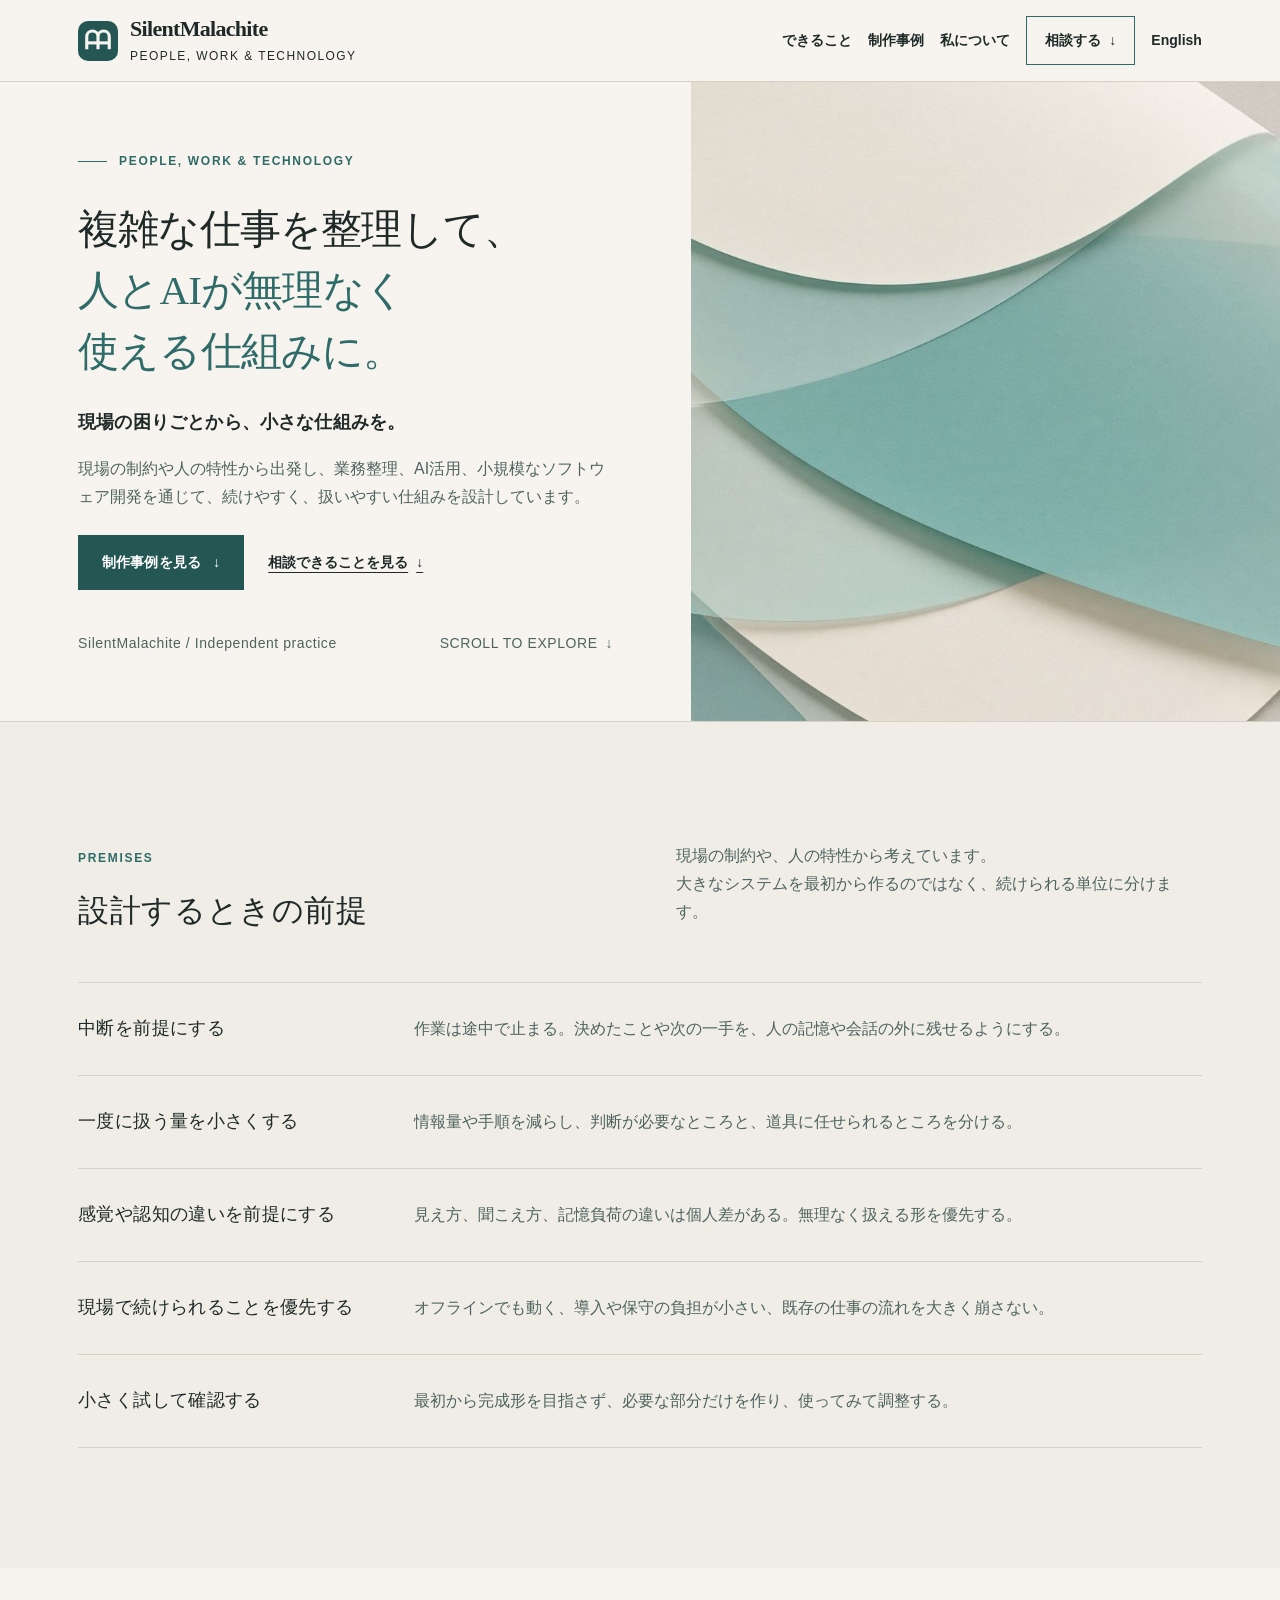
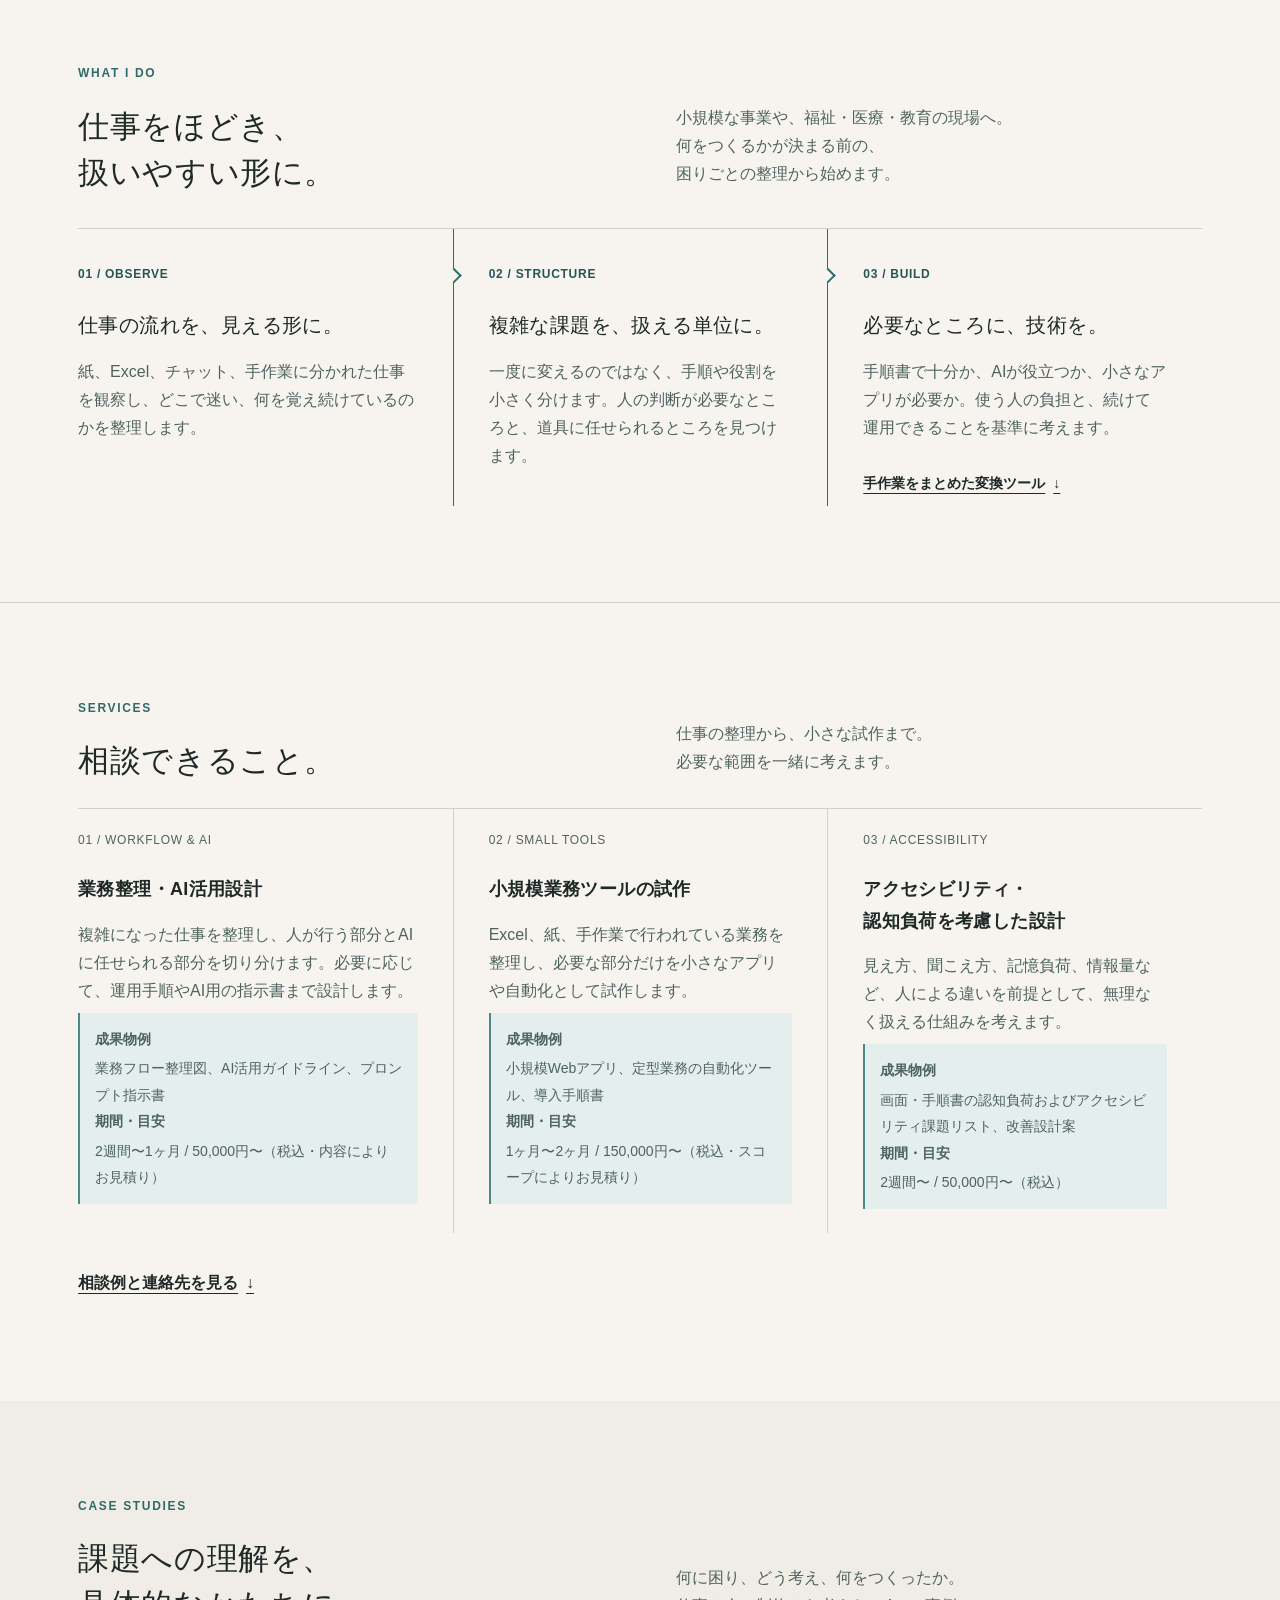
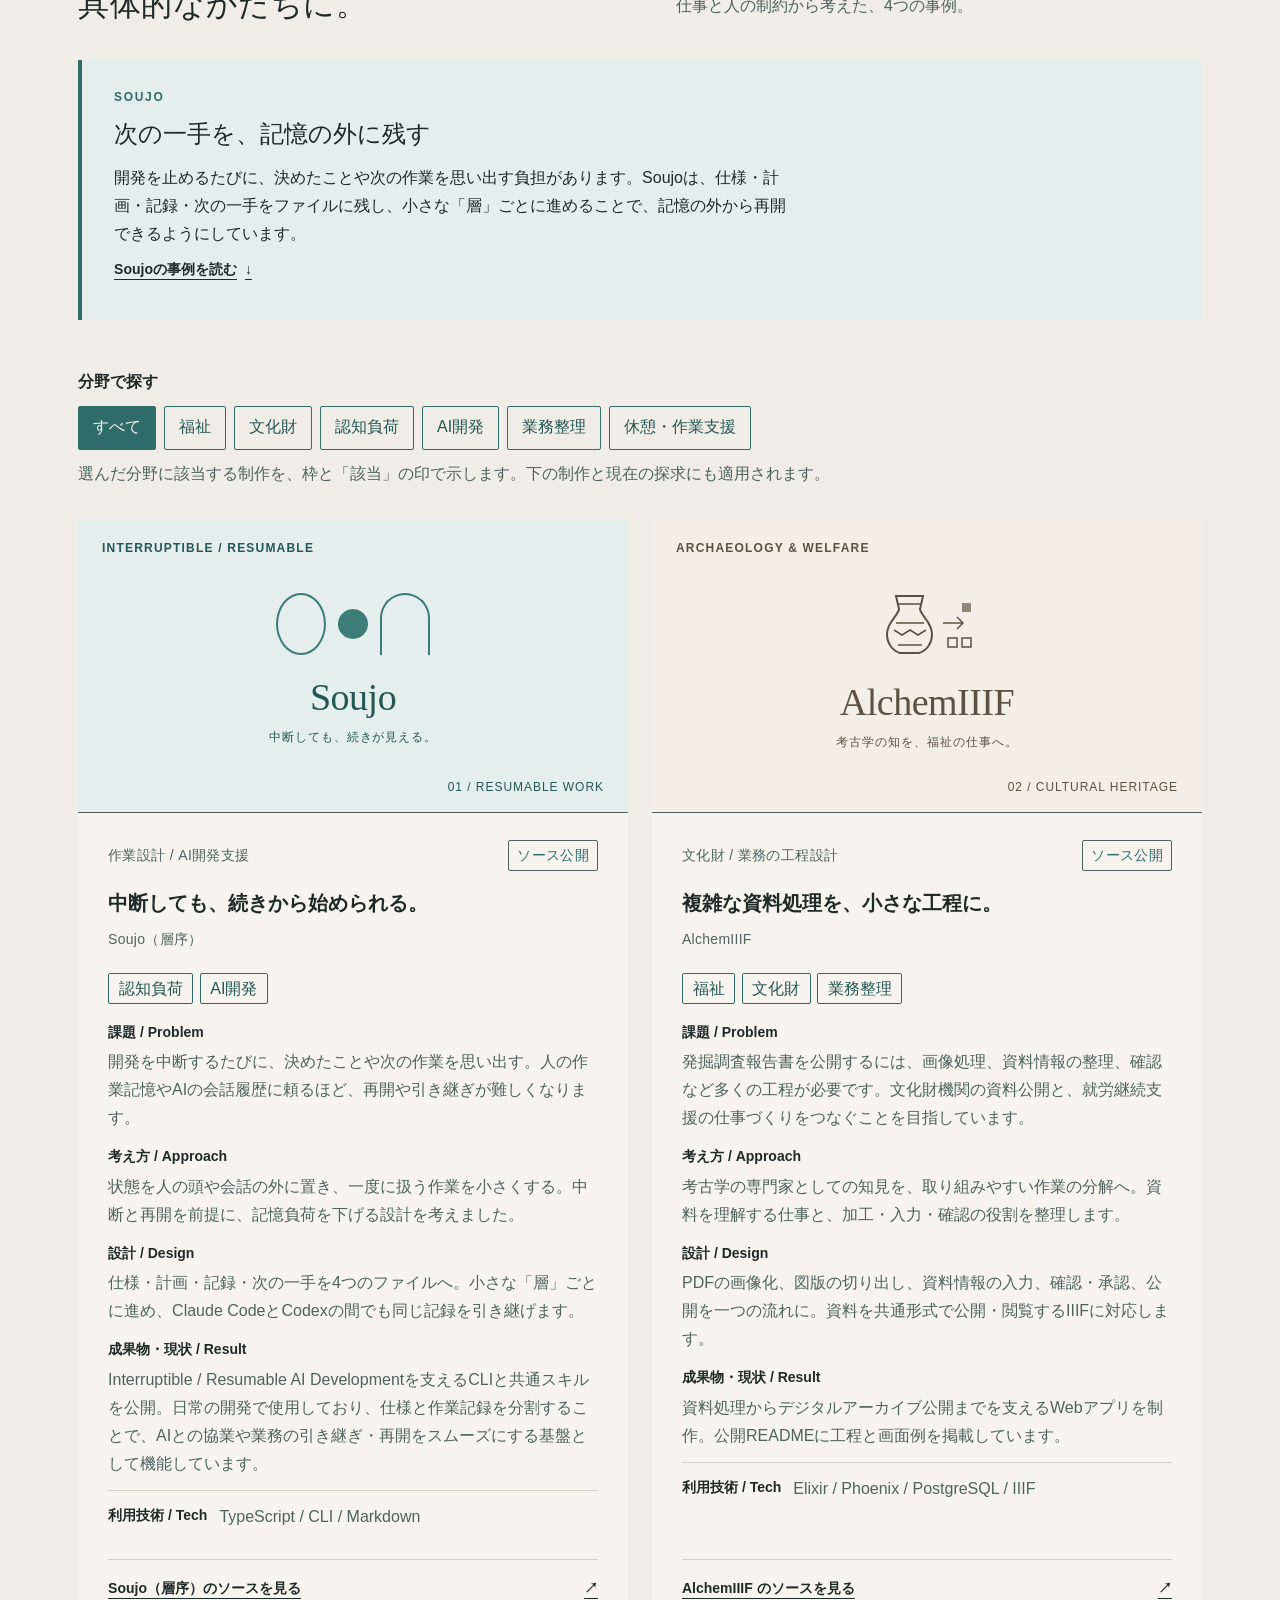
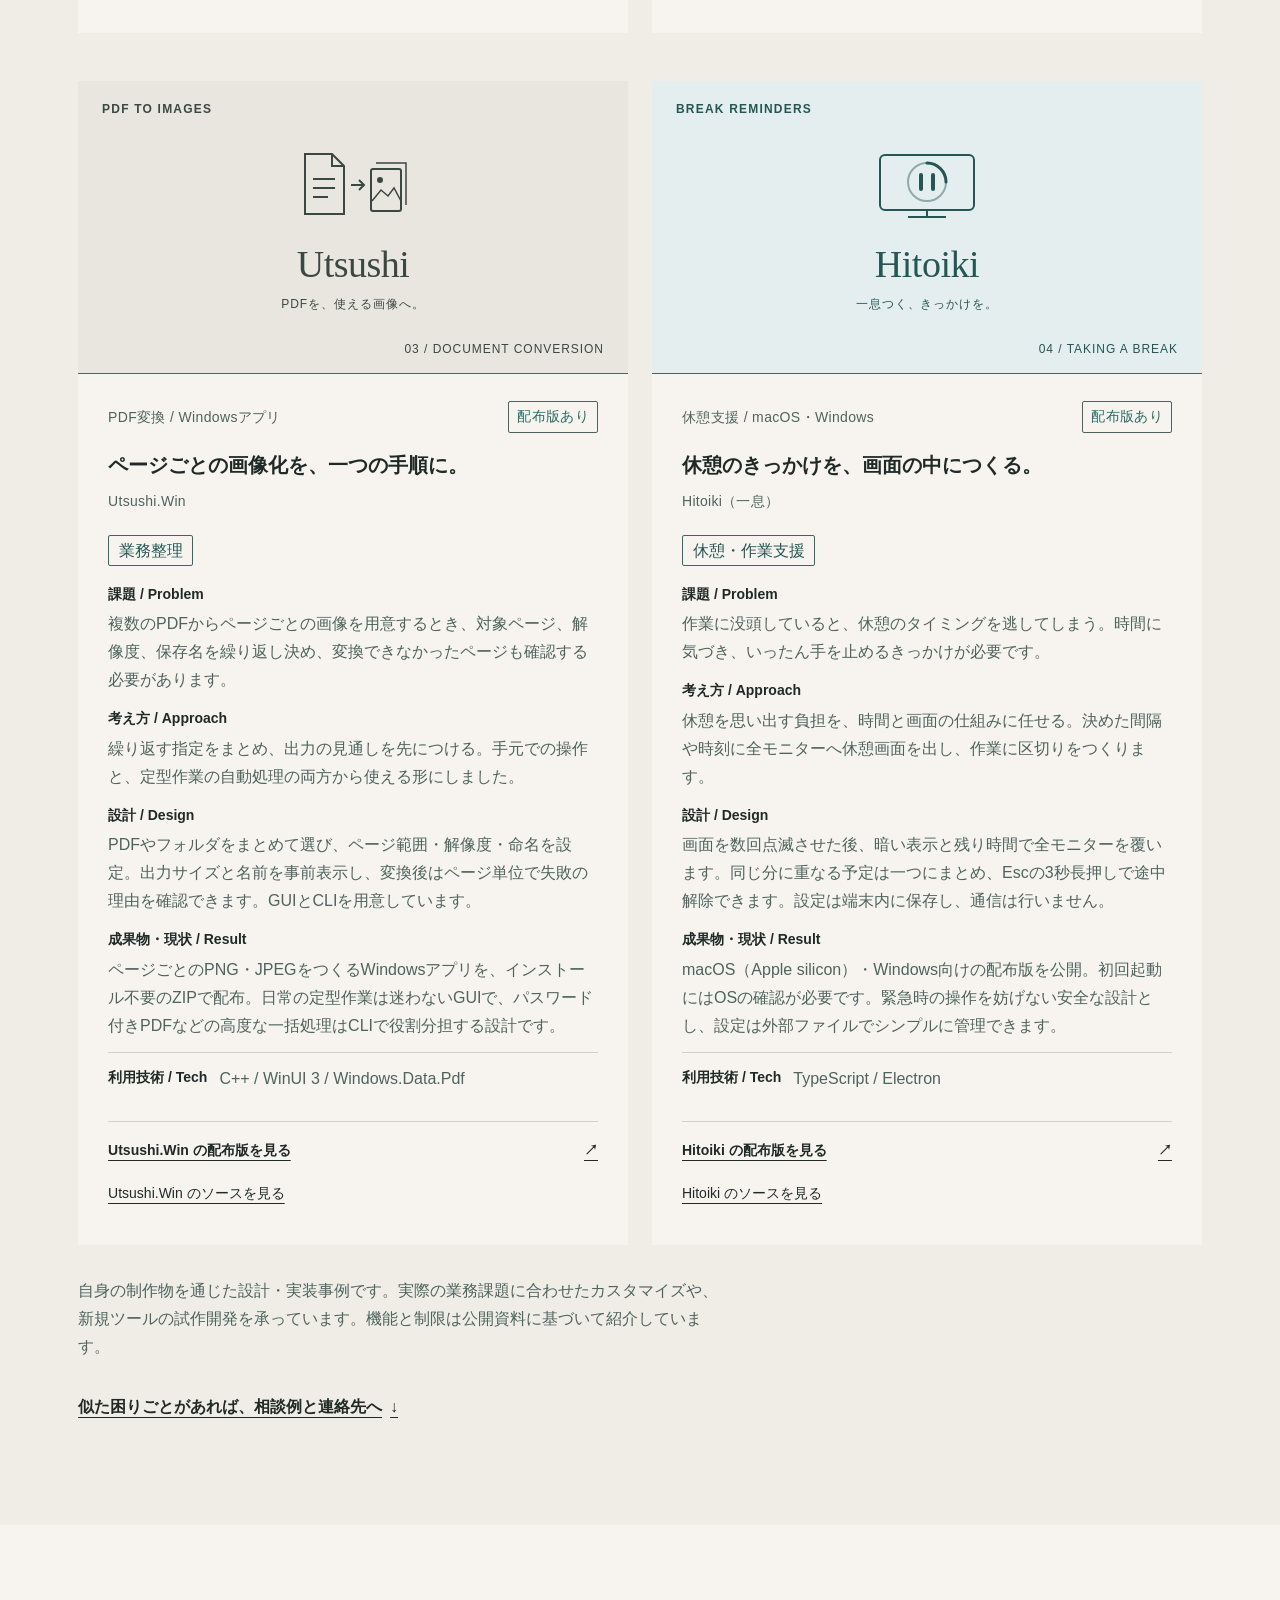
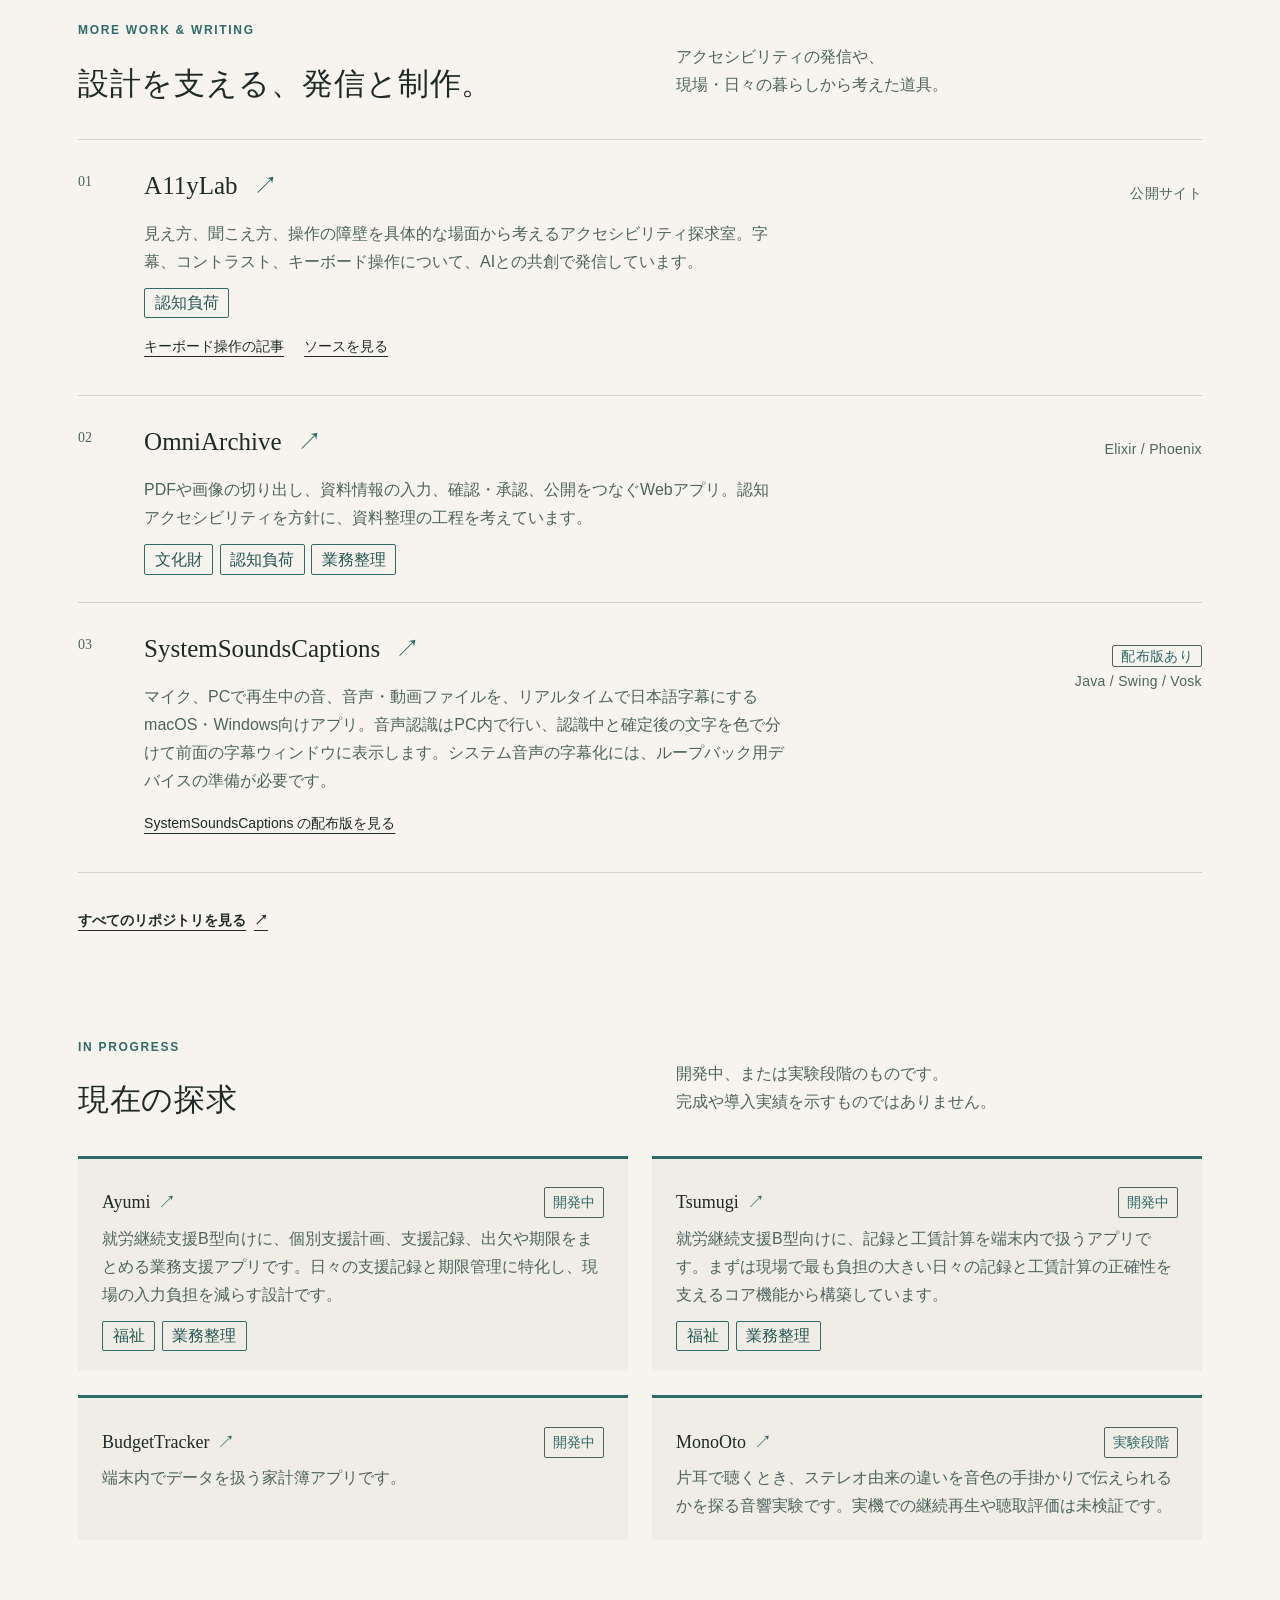
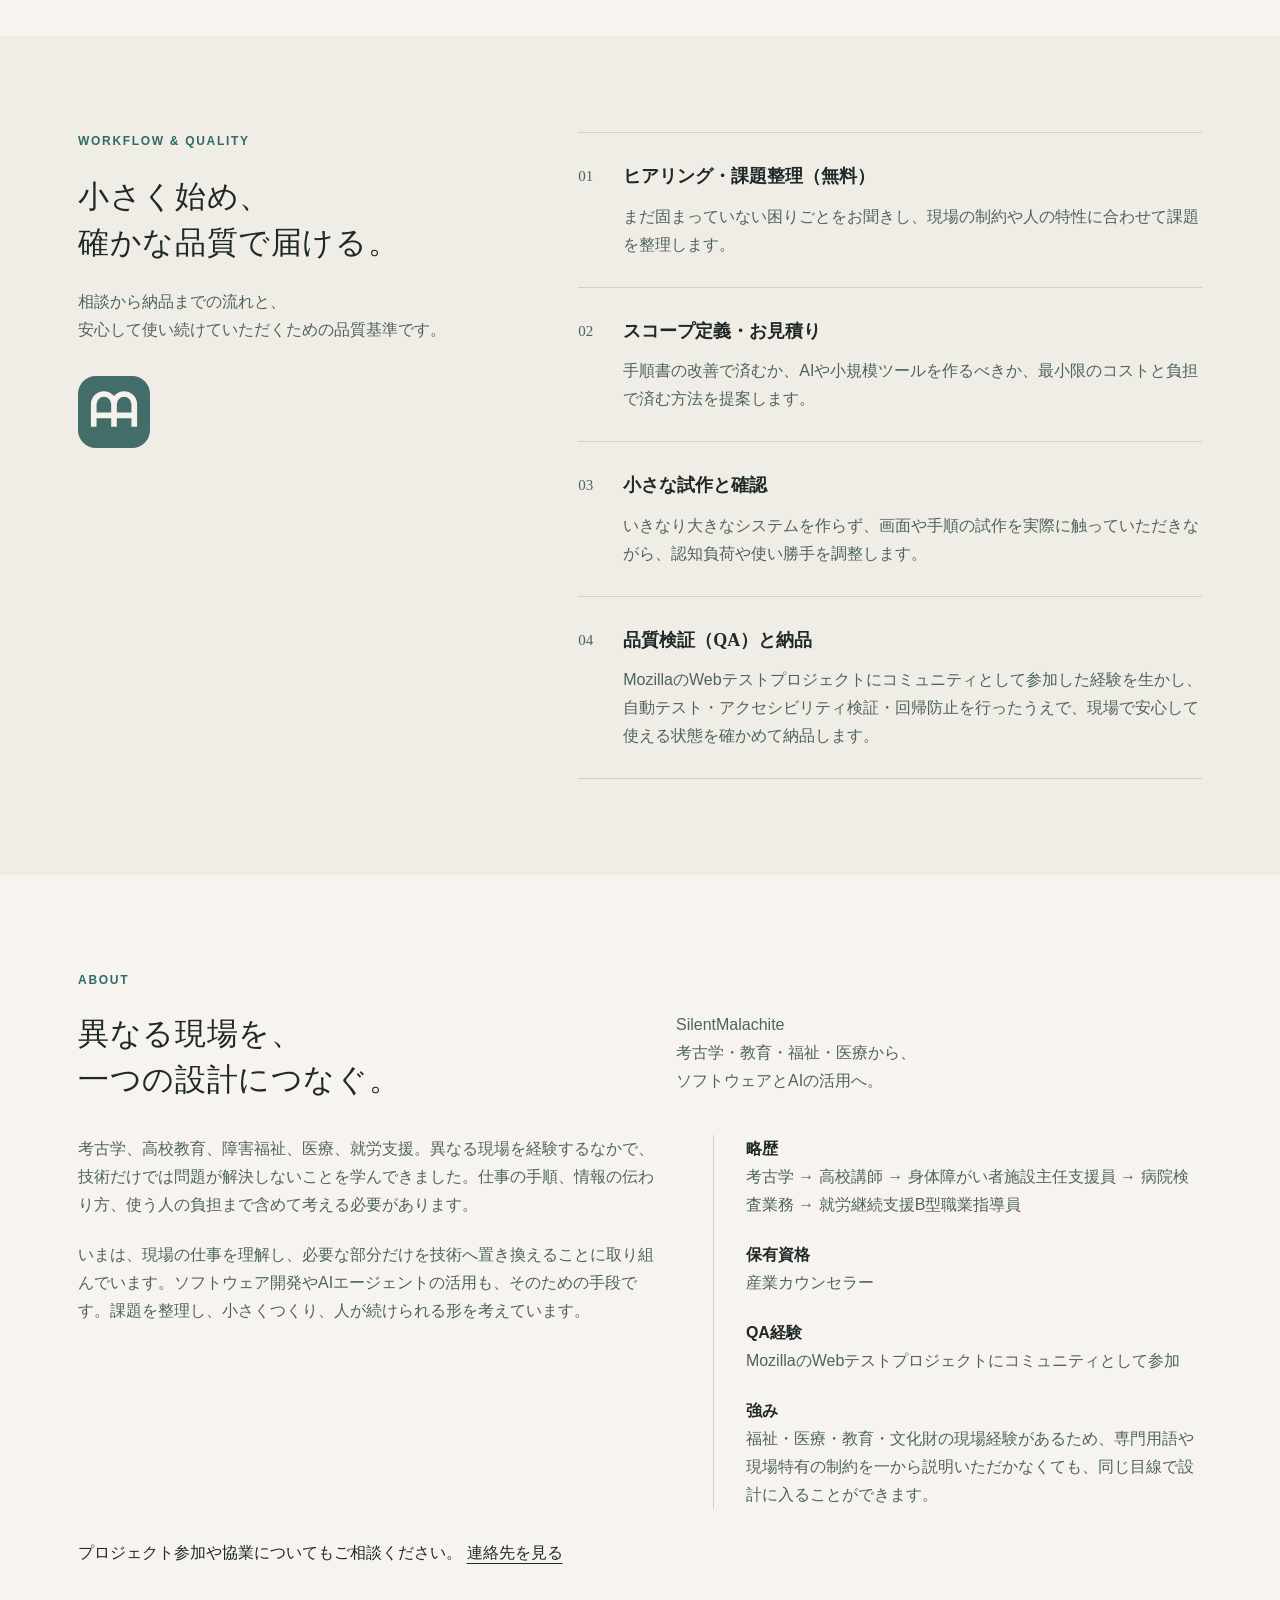
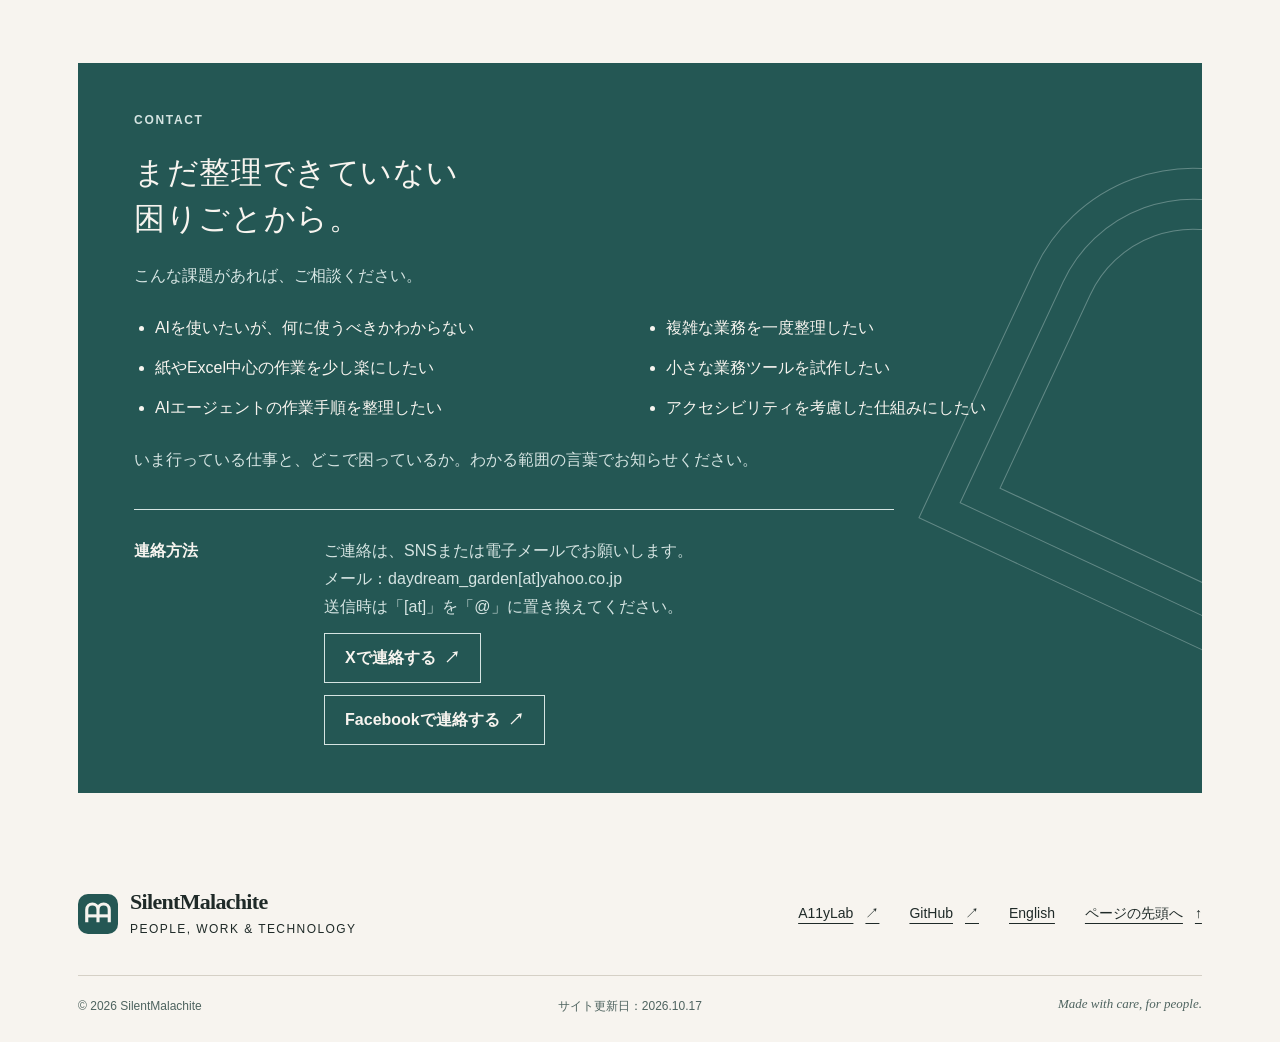
==== site/index.html @ 75adfb45 "refactor: Describe case study limits as scope and design choices - Reword Soujo, Utsushi.Win, Hitoik" ====
<!doctype html>
<html lang="ja">
<head>
  <meta charset="utf-8">
  <meta name="viewport" content="width=device-width, initial-scale=1">
  <title>SilentMalachite | 業務整理・AI活用・小さな道具づくり</title>
  <meta name="description" content="複雑な仕事を整理して、人とAIが無理なく使える仕組みに。現場の制約や人の特性から、業務整理、AI活用、小規模なソフトウェアの試作を考えます。">
  <meta name="theme-color" content="#2F6B68">
  <link rel="canonical" href="https://silentmalachite.github.io/Portfolio/">
  <link rel="alternate" hreflang="ja" href="https://silentmalachite.github.io/Portfolio/">
  <link rel="alternate" hreflang="en" href="https://silentmalachite.github.io/Portfolio/en/">
  <link rel="alternate" hreflang="x-default" href="https://silentmalachite.github.io/Portfolio/">
  <meta property="og:type" content="website">
  <meta property="og:locale" content="ja_JP">
  <meta property="og:title" content="SilentMalachite | 業務整理・AI活用・小さな道具づくり">
  <meta property="og:description" content="複雑な仕事を整理して、人とAIが無理なく使える仕組みに。現場の制約や人の特性から、業務整理、AI活用、小規模なソフトウェアの試作を考えます。">
  <meta property="og:url" content="https://silentmalachite.github.io/Portfolio/">
  <meta property="og:image" content="https://silentmalachite.github.io/Portfolio/assets/ogp.png">
  <meta property="og:image:width" content="1200">
  <meta property="og:image:height" content="630">
  <meta property="og:image:alt" content="複雑な仕事を整理して、人とAIが無理なく使える仕組みに。SilentMalachiteとティールの経路の図版。">
  <meta name="twitter:card" content="summary_large_image">
  <link rel="icon" type="image/svg+xml" href="./assets/favicon.svg">
  <link rel="stylesheet" href="./assets/styles.css?v=20261017-hero">
</head>
<body>
  <a class="skip-link" href="#main">本文へスキップ</a>
  <header class="site-header" id="top">
    <a class="brand" href="#top" aria-label="SilentMalachite トップへ">
      <img src="./assets/favicon.svg" width="40" height="40" alt="">
      <span>SilentMalachite<span class="brand-caption">PEOPLE, WORK &amp; TECHNOLOGY</span></span>
    </a>
    <nav aria-label="メインメニュー">
      <a href="#services">できること</a>
      <a href="#projects">制作事例</a>
      <a href="#about">私について</a>
      <a class="nav-contact" href="#contact">相談する <span aria-hidden="true">↓</span></a>
      <a class="language-link" href="./en/index.html" lang="en" hreflang="en">English</a>
    </nav>
  </header>

  <main id="main">
    <section class="hero" aria-labelledby="hero-title">
      <div class="hero-content">
        <p class="eyebrow"><span class="small-line"></span> PEOPLE, WORK &amp; TECHNOLOGY</p>
        <h1 id="hero-title">複雑な<wbr>仕事を<wbr>整理して、<br><span>人とAIが<wbr>無理なく<br>使える<wbr>仕組みに。</span></h1>
        <p class="hero-lead">現場の<wbr>困りごとから、<wbr>小さな<wbr>仕組みを。</p>
        <p class="hero-description">現場の制約や人の特性から出発し、業務整理、AI活用、小規模なソフトウェア開発を通じて、続けやすく、扱いやすい仕組みを設計しています。</p>
        <div class="hero-actions"><a class="button button-dark" href="#projects">制作事例を見る <span aria-hidden="true">↓</span></a><a class="text-link" href="#services">相談できることを見る <span aria-hidden="true">↓</span></a></div>
        <div class="hero-bottom"><span>SilentMalachite / Independent practice</span><a href="#premises">SCROLL TO EXPLORE <span aria-hidden="true">↓</span></a></div>
      </div>
      <div class="hero-art">
        <picture>
          <source media="(max-width: 800px)" srcset="./assets/paper-2-mobile.jpg" width="1152" height="864">
          <img src="./assets/paper-2.jpg" width="1152" height="1728" alt="">
        </picture>
      </div>
    </section>

    <section class="premises section-wrap" id="premises" aria-labelledby="premises-title">
      <div class="section-intro">
        <div><p class="eyebrow">PREMISES</p><h2 id="premises-title">設計するときの<wbr>前提</h2></div>
        <p class="section-description">現場の制約や、人の特性から考えています。<br>大きなシステムを最初から作るのではなく、続けられる単位に分けます。</p>
      </div>
      <ul class="premise-list">
        <li><h3>中断を前提にする</h3><p>作業は途中で止まる。決めたことや次の一手を、人の記憶や会話の外に残せるようにする。</p></li>
        <li><h3>一度に扱う量を<wbr>小さくする</h3><p>情報量や手順を減らし、判断が必要なところと、道具に任せられるところを分ける。</p></li>
        <li><h3>感覚や認知の<wbr>違いを<wbr>前提にする</h3><p>見え方、聞こえ方、記憶負荷の違いは個人差がある。無理なく扱える形を優先する。</p></li>
        <li><h3>現場で<wbr>続けられることを<wbr>優先する</h3><p>オフラインでも動く、導入や保守の負担が小さい、既存の仕事の流れを大きく崩さない。</p></li>
        <li><h3>小さく試して確認する</h3><p>最初から完成形を目指さず、必要な部分だけを作り、使ってみて調整する。</p></li>
      </ul>
    </section>

    <section class="strengths section-wrap" id="strengths" aria-labelledby="strengths-title">
      <div class="section-intro">
        <div><p class="eyebrow">WHAT I DO</p><h2 id="strengths-title">仕事をほどき、<br>扱いやすい<wbr>形に。</h2></div>
        <p class="section-description">小規模な事業や、福祉・医療・教育の現場へ。<br>何をつくるかが決まる前の、<br>困りごとの整理から始めます。</p>
      </div>
      <div class="strength-grid process-steps">
        <article><span class="item-number">01 / OBSERVE</span><h3>仕事の流れを、見える形に。</h3><p>紙、Excel、チャット、手作業に分かれた仕事を観察し、どこで迷い、何を覚え続けているのかを整理します。</p></article>
        <article><span class="item-number">02 / STRUCTURE</span><h3>複雑な課題を、扱える単位に。</h3><p>一度に変えるのではなく、手順や役割を小さく分けます。人の判断が必要なところと、道具に任せられるところを見つけます。</p></article>
        <article><span class="item-number">03 / BUILD</span><h3>必要なところに、技術を。</h3><p>手順書で十分か、AIが役立つか、小さなアプリが必要か。使う人の負担と、続けて運用できることを基準に考えます。</p><a class="text-link" href="#project-utsushi">手作業をまとめた変換ツール <span aria-hidden="true">↓</span></a></article>
      </div>
    </section>

    <section class="services strengths section-wrap" id="services" aria-labelledby="services-title">
      <div class="section-intro">
        <div><p class="eyebrow">SERVICES</p><h2 id="services-title">相談できること。</h2></div>
        <p class="section-description">仕事の整理から、小さな試作まで。<br>必要な範囲を一緒に考えます。</p>
      </div>
      <div class="strength-grid">
        <article><span class="item-number">01 / WORKFLOW &amp; AI</span><h3>業務整理・AI活用設計</h3><p>複雑になった仕事を整理し、人が行う部分とAIに任せられる部分を切り分けます。必要に応じて、運用手順やAI用の指示書まで設計します。</p><dl class="project-note"><div><dt>成果物例</dt><dd>業務フロー整理図、AI活用ガイドライン、プロンプト指示書</dd></div><div><dt>期間・目安</dt><dd>2週間〜1ヶ月 / 50,000円〜（税込・内容によりお見積り）</dd></div></dl></article>
        <article><span class="item-number">02 / SMALL TOOLS</span><h3>小規模業務ツールの試作</h3><p>Excel、紙、手作業で行われている業務を整理し、必要な部分だけを小さなアプリや自動化として試作します。</p><dl class="project-note"><div><dt>成果物例</dt><dd>小規模Webアプリ、定型業務の自動化ツール、導入手順書</dd></div><div><dt>期間・目安</dt><dd>1ヶ月〜2ヶ月 / 150,000円〜（税込・スコープによりお見積り）</dd></div></dl></article>
        <article><span class="item-number">03 / ACCESSIBILITY</span><h3>アクセシビリティ・<br>認知負荷を考慮した設計</h3><p>見え方、聞こえ方、記憶負荷、情報量など、人による違いを前提として、無理なく扱える仕組みを考えます。</p><dl class="project-note"><div><dt>成果物例</dt><dd>画面・手順書の認知負荷およびアクセシビリティ課題リスト、改善設計案</dd></div><div><dt>期間・目安</dt><dd>2週間〜 / 50,000円〜（税込）</dd></div></dl></article>
      </div>
      <a class="text-link service-contact" href="#contact">相談例と連絡先を見る <span aria-hidden="true">↓</span></a>
    </section>

    <section class="projects section-wrap" id="projects" aria-labelledby="projects-title">
      <div class="section-intro">
        <div><p class="eyebrow">CASE STUDIES</p><h2 id="projects-title">課題への<wbr>理解を、<br>具体的な<wbr>かたちに。</h2></div>
        <p class="section-description">何に困り、どう考え、何をつくったか。<br>仕事と人の制約から考えた、4つの事例。</p>
      </div>
      <aside class="soujo-feature" aria-labelledby="soujo-highlight-title">
        <p class="eyebrow">SOUJO</p>
        <h3 id="soujo-highlight-title">次の<wbr>一手を、<wbr>記憶の<wbr>外に<wbr>残す</h3>
        <p>開発を止めるたびに、決めたことや次の作業を思い出す負担があります。Soujoは、仕様・計画・記録・次の一手をファイルに残し、小さな「層」ごとに進めることで、記憶の外から再開できるようにしています。</p>
        <a class="text-link" href="#project-soujo">Soujoの事例を読む <span aria-hidden="true">↓</span></a>
      </aside>
      <div class="project-filter" data-project-filter hidden>
        <p class="filter-label" id="filter-label">分野で探す</p>
        <div class="filter-controls" role="group" aria-labelledby="filter-label">
          <button type="button" aria-pressed="true" data-filter="all">すべて</button>
          <button type="button" aria-pressed="false" data-filter="welfare">福祉</button>
          <button type="button" aria-pressed="false" data-filter="heritage">文化財</button>
          <button type="button" aria-pressed="false" data-filter="cognitive">認知負荷</button>
          <button type="button" aria-pressed="false" data-filter="ai">AI開発</button>
          <button type="button" aria-pressed="false" data-filter="workflow">業務整理</button>
          <button type="button" aria-pressed="false" data-filter="break">休憩・作業支援</button>
        </div>
        <p class="filter-note">選んだ分野に該当する制作を、枠と「該当」の印で示します。下の制作と現在の探求にも適用されます。</p>
        <p class="filter-status" data-filter-status aria-live="polite"></p>
      </div>
      <div class="project-grid">
        <article class="project-card" id="project-soujo" data-tags="cognitive ai">
          <div class="project-art art-a11y" aria-hidden="true">
            <span class="project-kicker">INTERRUPTIBLE / RESUMABLE</span>
            <div class="a11y-symbol"><span></span><span></span><span></span></div>
            <span class="project-wordmark">Soujo<span>中断しても、続きが見える。</span></span>
            <span class="art-corner">01 / RESUMABLE WORK</span>
          </div>
          <div class="project-body">
            <div class="project-meta"><span>作業設計 / AI開発支援</span><span class="status">ソース公開</span></div>
            <h3>中断しても、<wbr>続きから<wbr>始められる。</h3><p class="project-name">Soujo（層序）</p>
            <ul class="tag-list" aria-label="分野"><li>認知負荷</li><li>AI開発</li></ul>
            <dl class="case-details">
              <div><dt>課題 / Problem</dt><dd>開発を中断するたびに、決めたことや次の作業を思い出す。人の作業記憶やAIの会話履歴に頼るほど、再開や引き継ぎが難しくなります。</dd></div>
              <div><dt>考え方 / Approach</dt><dd>状態を人の頭や会話の外に置き、一度に扱う作業を小さくする。中断と再開を前提に、記憶負荷を下げる設計を考えました。</dd></div>
              <div><dt>設計 / Design</dt><dd>仕様・計画・記録・次の一手を4つのファイルへ。小さな「層」ごとに進め、Claude CodeとCodexの間でも同じ記録を引き継げます。</dd></div>
              <div><dt>成果物・現状 / Result</dt><dd>Interruptible / Resumable AI Developmentを支えるCLIと共通スキルを公開。日常の開発で使用しており、仕様と作業記録を分割することで、AIとの協業や業務の引き継ぎ・再開をスムーズにする基盤として機能しています。</dd></div>
              <div><dt>利用技術 / Tech</dt><dd>TypeScript / CLI / Markdown</dd></div>
            </dl>
            <a class="project-link" href="https://github.com/SilentMalachite/Soujo">Soujo（層序）のソースを見る <span aria-hidden="true">↗</span></a>

          </div>
        </article>

        <article class="project-card" id="project-alchemiiif" data-tags="welfare heritage workflow">
          <div class="project-art art-alchemiiif" aria-hidden="true">
            <span class="project-kicker">ARCHAEOLOGY &amp; WELFARE</span>
            <svg class="heritage-symbol" width="112" height="74" viewBox="0 0 112 74" fill="none">
              <path d="M25 9h27l-3 13c1 7 12 13 12 25 0 10-6 17-13 19H29c-7-2-13-9-13-19 0-12 11-18 12-25z" stroke="currentColor" stroke-width="2"/>
              <path d="M26 17h25M25 36h28M23 43l8 5 8-5 8 5 8-5M27 58h24" stroke="currentColor" stroke-width="1.5"/>
              <path d="M72 36h20m-6-6 6 6-6 6" stroke="currentColor" stroke-width="1.5"/>
              <rect x="77" y="51" width="9" height="9" stroke="currentColor" stroke-width="1.5"/>
              <rect x="91" y="51" width="9" height="9" stroke="currentColor" stroke-width="1.5"/>
              <rect x="91" y="16" width="9" height="9" fill="currentColor" opacity=".65"/>
            </svg>
            <span class="project-wordmark">AlchemIIIF<span>考古学の知を、福祉の仕事へ。</span></span>
            <span class="art-corner">02 / CULTURAL HERITAGE</span>
          </div>
          <div class="project-body">
            <div class="project-meta"><span>文化財 / 業務の工程設計</span><span class="status">ソース公開</span></div>
            <h3>複雑な<wbr>資料処理を、<wbr>小さな<wbr>工程に。</h3><p class="project-name">AlchemIIIF</p>
            <ul class="tag-list" aria-label="分野"><li>福祉</li><li>文化財</li><li>業務整理</li></ul>
            <dl class="case-details">
              <div><dt>課題 / Problem</dt><dd>発掘調査報告書を公開するには、画像処理、資料情報の整理、確認など多くの工程が必要です。文化財機関の資料公開と、就労継続支援の仕事づくりをつなぐことを目指しています。</dd></div>
              <div><dt>考え方 / Approach</dt><dd>考古学の専門家としての知見を、取り組みやすい作業の分解へ。資料を理解する仕事と、加工・入力・確認の役割を整理します。</dd></div>
              <div><dt>設計 / Design</dt><dd>PDFの画像化、図版の切り出し、資料情報の入力、確認・承認、公開を一つの流れに。資料を共通形式で公開・閲覧するIIIFに対応します。</dd></div>
              <div><dt>成果物・現状 / Result</dt><dd>資料処理からデジタルアーカイブ公開までを支えるWebアプリを制作。公開READMEに工程と画面例を掲載しています。</dd></div>
              <div><dt>利用技術 / Tech</dt><dd>Elixir / Phoenix / PostgreSQL / IIIF</dd></div>
            </dl>
            <a class="project-link" href="https://github.com/SilentMalachite/AlchemIIIF">AlchemIIIF のソースを見る <span aria-hidden="true">↗</span></a>

          </div>
        </article>

        <article class="project-card" id="project-utsushi" data-tags="workflow">
          <div class="project-art art-archive" aria-hidden="true">
            <span class="project-kicker">PDF TO IMAGES</span>
            <svg width="112" height="74" viewBox="0 0 112 74" fill="none"><path d="M8 5h27l12 12v48H8zM35 5v12h12M16 30h22M16 39h22M16 48h15" stroke="currentColor" stroke-width="2"/><path d="M54 36h13m-5-5 5 5-5 5" stroke="currentColor" stroke-width="2"/><rect x="74" y="20" width="30" height="42" rx="2" stroke="currentColor" stroke-width="2"/><path d="M79 14h30v42M75 52l9-11 7 6 6-8 7 13" stroke="currentColor" stroke-width="1.5"/><circle cx="83" cy="31" r="3" fill="currentColor"/></svg>
            <span class="project-wordmark">Utsushi<span>PDFを、使える画像へ。</span></span>
            <span class="art-corner">03 / DOCUMENT CONVERSION</span>
          </div>
          <div class="project-body">
            <div class="project-meta"><span>PDF変換 / Windowsアプリ</span><span class="status">配布版あり</span></div>
            <h3>ページごとの<wbr>画像化を、<wbr>一つの<wbr>手順に。</h3><p class="project-name">Utsushi.Win</p>
            <ul class="tag-list" aria-label="分野"><li>業務整理</li></ul>
            <dl class="case-details">
              <div><dt>課題 / Problem</dt><dd>複数のPDFからページごとの画像を用意するとき、対象ページ、解像度、保存名を繰り返し決め、変換できなかったページも確認する必要があります。</dd></div>
              <div><dt>考え方 / Approach</dt><dd>繰り返す指定をまとめ、出力の見通しを先につける。手元での操作と、定型作業の自動処理の両方から使える形にしました。</dd></div>
              <div><dt>設計 / Design</dt><dd>PDFやフォルダをまとめて選び、ページ範囲・解像度・命名を設定。出力サイズと名前を事前表示し、変換後はページ単位で失敗の理由を確認できます。GUIとCLIを用意しています。</dd></div>
              <div><dt>成果物・現状 / Result</dt><dd>ページごとのPNG・JPEGをつくるWindowsアプリを、インストール不要のZIPで配布。日常の定型作業は迷わないGUIで、パスワード付きPDFなどの高度な一括処理はCLIで役割分担する設計です。</dd></div>
              <div><dt>利用技術 / Tech</dt><dd>C++ / WinUI 3 / Windows.Data.Pdf</dd></div>
            </dl>
            <a class="project-link" href="https://github.com/SilentMalachite/Utsushi.Win/releases">Utsushi.Win の配布版を見る <span aria-hidden="true">↗</span></a>
            <div class="project-sub-links"><a href="https://github.com/SilentMalachite/Utsushi.Win">Utsushi.Win のソースを見る</a></div>
          </div>
        </article>

        <article class="project-card" id="project-hitoiki" data-tags="break">
          <div class="project-art art-summary" id="project-katachi" aria-hidden="true">
            <span class="project-kicker">BREAK REMINDERS</span>
            <svg width="112" height="74" viewBox="0 0 112 74" fill="none"><rect x="9" y="6" width="94" height="55" rx="5" stroke="currentColor" stroke-width="2"/><path d="M56 61v7M37 68h38" stroke="currentColor" stroke-width="2"/><circle cx="56" cy="33" r="19" stroke="currentColor" stroke-width="2" opacity=".45"/><path d="M56 14a19 19 0 0 1 19 19" stroke="currentColor" stroke-width="3" stroke-linecap="round"/><path d="M50 26v14M62 26v14" stroke="currentColor" stroke-width="4" stroke-linecap="round"/></svg>
            <span class="project-wordmark">Hitoiki<span>一息つく、きっかけを。</span></span>
            <span class="art-corner">04 / TAKING A BREAK</span>
          </div>
          <div class="project-body">
            <div class="project-meta"><span>休憩支援 / macOS・Windows</span><span class="status">配布版あり</span></div>
            <h3>休憩の<wbr>きっかけを、<wbr>画面の<wbr>中に<wbr>つくる。</h3><p class="project-name">Hitoiki（一息）</p>
            <ul class="tag-list" aria-label="分野"><li>休憩・作業支援</li></ul>
            <dl class="case-details">
              <div><dt>課題 / Problem</dt><dd>作業に没頭していると、休憩のタイミングを逃してしまう。時間に気づき、いったん手を止めるきっかけが必要です。</dd></div>
              <div><dt>考え方 / Approach</dt><dd>休憩を思い出す負担を、時間と画面の仕組みに任せる。決めた間隔や時刻に全モニターへ休憩画面を出し、作業に区切りをつくります。</dd></div>
              <div><dt>設計 / Design</dt><dd>画面を数回点滅させた後、暗い表示と残り時間で全モニターを覆います。同じ分に重なる予定は一つにまとめ、Escの3秒長押しで途中解除できます。設定は端末内に保存し、通信は行いません。</dd></div>
              <div><dt>成果物・現状 / Result</dt><dd>macOS（Apple silicon）・Windows向けの配布版を公開。初回起動にはOSの確認が必要です。緊急時の操作を妨げない安全な設計とし、設定は外部ファイルでシンプルに管理できます。</dd></div>
              <div><dt>利用技術 / Tech</dt><dd>TypeScript / Electron</dd></div>
            </dl>
            <a class="project-link" href="https://github.com/SilentMalachite/hitoiki/releases">Hitoiki の配布版を見る <span aria-hidden="true">↗</span></a>
            <div class="project-sub-links"><a href="https://github.com/SilentMalachite/hitoiki">Hitoiki のソースを見る</a></div>
          </div>
        </article>
      </div>
      <p class="filter-empty" data-filter-empty="projects" hidden>この分野に該当する事例はありません。</p>
      <p class="case-context">自身の制作物を通じた設計・実装事例です。実際の業務課題に合わせたカスタマイズや、新規ツールの試作開発を承っています。機能と制限は公開資料に基づいて紹介しています。</p>
      <a class="text-link case-contact" href="#contact">似た困りごとがあれば、相談例と連絡先へ <span aria-hidden="true">↓</span></a>
    </section>

    <section class="engineering section-wrap" id="engineering" aria-labelledby="engineering-title">
      <div class="section-intro compact-intro"><div><p class="eyebrow">MORE WORK &amp; WRITING</p><h2 id="engineering-title">設計を支える、発信と制作。</h2></div><p class="section-description">アクセシビリティの発信や、<br>現場・日々の暮らしから考えた道具。</p></div>
      <div class="engineering-list">
        <article id="project-a11ylab" data-tags="cognitive"><span class="engineering-number">01</span><div><h3><a href="https://silentmalachite.github.io/A11yLab/">A11yLab <span aria-hidden="true">↗</span></a></h3><p>見え方、聞こえ方、操作の障壁を具体的な場面から考えるアクセシビリティ探求室。字幕、コントラスト、キーボード操作について、AIとの共創で発信しています。</p><ul class="tag-list" aria-label="分野"><li>認知負荷</li></ul><div class="project-sub-links"><a href="https://silentmalachite.github.io/A11yLab/physical/2026-01-02-keyboard-nav/">キーボード操作の記事</a><a href="https://github.com/SilentMalachite/A11yLab">ソースを見る</a></div></div><span class="tech-label">公開サイト</span></article>
        <article id="project-omniarchive" data-tags="heritage cognitive workflow"><span class="engineering-number">02</span><div><h3><a href="https://github.com/SilentMalachite/OmniArchive">OmniArchive <span aria-hidden="true">↗</span></a></h3><p>PDFや画像の切り出し、資料情報の入力、確認・承認、公開をつなぐWebアプリ。認知アクセシビリティを方針に、資料整理の工程を考えています。</p><ul class="tag-list" aria-label="分野"><li>文化財</li><li>認知負荷</li><li>業務整理</li></ul></div><span class="tech-label">Elixir / Phoenix</span></article>
        <article id="project-systemsoundscaptions"><span class="engineering-number" id="project-summarytalk">03</span><div><h3><a href="https://github.com/SilentMalachite/SystemSoundsCaptions">System<wbr>Sounds<wbr>Captions <span aria-hidden="true">↗</span></a></h3><p>マイク、PCで再生中の音、音声・動画ファイルを、リアルタイムで日本語字幕にするmacOS・Windows向けアプリ。音声認識はPC内で行い、認識中と確定後の文字を色で分けて前面の字幕ウィンドウに表示します。システム音声の字幕化には、ループバック用デバイスの準備が必要です。</p><div class="project-sub-links"><a href="https://github.com/SilentMalachite/SystemSoundsCaptions/releases">SystemSoundsCaptions の配布版を見る</a></div></div><span class="tech-label"><span class="status">配布版あり</span><br>Java / Swing / Vosk</span></article>
      </div>
      <p class="filter-empty" data-filter-empty="engineering" hidden>この分野に該当する項目はありません。</p>
      <a class="text-link all-repos" href="https://github.com/SilentMalachite?tab=repositories">すべてのリポジトリを見る <span aria-hidden="true">↗</span></a>
    </section>

    <section class="exploring section-wrap" id="exploring" aria-labelledby="exploring-title">
      <div class="section-intro compact-intro">
        <div><p class="eyebrow">IN PROGRESS</p><h2 id="exploring-title">現在の探求</h2></div>
        <p class="section-description">開発中、または実験段階のものです。<br>完成や導入実績を示すものではありません。</p>
      </div>
      <div class="exploring-list">
        <article data-tags="welfare workflow">
          <div class="exploring-heading"><h3><a href="https://github.com/SilentMalachite/Ayumi">Ayumi <span aria-hidden="true">↗</span></a></h3><span class="status">開発中</span></div>
          <p>就労継続支援B型向けに、個別支援計画、支援記録、出欠や期限をまとめる業務支援アプリです。日々の支援記録と期限管理に特化し、現場の入力負担を減らす設計です。</p>
          <ul class="tag-list" aria-label="分野"><li>福祉</li><li>業務整理</li></ul>
        </article>
        <article id="project-tsumugi" data-tags="welfare workflow">
          <div class="exploring-heading"><h3><a href="https://github.com/SilentMalachite/Tsumugi">Tsumugi <span aria-hidden="true">↗</span></a></h3><span class="status">開発中</span></div>
          <p>就労継続支援B型向けに、記録と工賃計算を端末内で扱うアプリです。まずは現場で最も負担の大きい日々の記録と工賃計算の正確性を支えるコア機能から構築しています。</p>
          <ul class="tag-list" aria-label="分野"><li>福祉</li><li>業務整理</li></ul>
        </article>
        <article>
          <div class="exploring-heading"><h3><a href="https://github.com/SilentMalachite/BudgetTracker">BudgetTracker <span aria-hidden="true">↗</span></a></h3><span class="status">開発中</span></div>
          <p>端末内でデータを扱う家計簿アプリです。</p>
        </article>
        <article>
          <div class="exploring-heading"><h3><a href="https://github.com/SilentMalachite/MonoOto">MonoOto <span aria-hidden="true">↗</span></a></h3><span class="status">実験段階</span></div>
          <p>片耳で聴くとき、ステレオ由来の違いを音色の手掛かりで伝えられるかを探る音響実験です。実機での継続再生や聴取評価は未検証です。</p>
        </article>
      </div>
      <p class="filter-empty" data-filter-empty="exploring" hidden>この分野に該当する項目はありません。</p>
    </section>

    <section class="approach section-wrap" id="approach" aria-labelledby="approach-title">
      <div class="approach-heading"><p class="eyebrow">WORKFLOW &amp; QUALITY</p><h2 id="approach-title">小さく始め、<br>確かな品質で届ける。</h2><p>相談から納品までの流れと、<br>安心して使い続けていただくための品質基準です。</p><img src="./assets/favicon.svg" width="72" height="72" alt="" loading="lazy"></div>
      <div class="approach-list">
        <article><span>01</span><div><h3>ヒアリング・課題整理（無料）</h3><p>まだ固まっていない困りごとをお聞きし、現場の制約や人の特性に合わせて課題を整理します。</p></div></article>
        <article><span>02</span><div><h3>スコープ定義・お見積り</h3><p>手順書の改善で済むか、AIや小規模ツールを作るべきか、最小限のコストと負担で済む方法を提案します。</p></div></article>
        <article><span>03</span><div><h3>小さな試作と確認</h3><p>いきなり大きなシステムを作らず、画面や手順の試作を実際に触っていただきながら、認知負荷や使い勝手を調整します。</p></div></article>
        <article><span>04</span><div><h3>品質検証（QA）と納品</h3><p>MozillaのWebテストプロジェクトにコミュニティとして参加した経験を生かし、自動テスト・アクセシビリティ検証・回帰防止を行ったうえで、現場で安心して使える状態を確かめて納品します。</p></div></article>
      </div>
    </section>

    <section class="about section-wrap" id="about" aria-labelledby="about-title">
      <div class="section-intro">
        <div><p class="eyebrow">ABOUT</p><h2 id="about-title">異なる<wbr>現場を、<br>一つの<wbr>設計に<wbr>つなぐ。</h2></div>
        <p class="section-description">SilentMalachite<br>考古学・教育・福祉・医療から、<br>ソフトウェアとAIの活用へ。</p>
      </div>
      <div class="about-story">
        <div><p>考古学、高校教育、障害福祉、医療、就労支援。異なる現場を経験するなかで、技術だけでは問題が解決しないことを学んできました。仕事の手順、情報の伝わり方、使う人の負担まで含めて考える必要があります。</p><p>いまは、現場の仕事を理解し、必要な部分だけを技術へ置き換えることに取り組んでいます。ソフトウェア開発やAIエージェントの活用も、そのための手段です。課題を整理し、小さくつくり、人が続けられる形を考えています。</p></div>
        <div class="about-background"><p><strong>略歴</strong><br>考古学 → 高校講師 → 身体障がい者施設主任支援員 → 病院検査業務 → 就労継続支援B型職業指導員</p><p><strong>保有資格</strong><br>産業カウンセラー</p><p><strong>QA経験</strong><br>MozillaのWebテストプロジェクトにコミュニティとして参加</p><p><strong>強み</strong><br>福祉・医療・教育・文化財の現場経験があるため、専門用語や現場特有の制約を一から説明いただかなくても、同じ目線で設計に入ることができます。</p></div>
      </div>
      <p class="about-collaboration">プロジェクト参加や協業についてもご相談ください。 <a href="#contact">連絡先を見る</a></p>
    </section>

    <section class="recruiting section-wrap" id="contact" aria-labelledby="contact-title">
      <span id="recruiting" class="legacy-anchor" aria-hidden="true"></span>
      <div class="recruiting-panel">
        <p class="eyebrow">CONTACT</p>
        <h2 id="contact-title">まだ<wbr>整理<wbr>できていない<br>困りごとから。</h2>
        <p class="recruiting-lead">こんな課題があれば、ご相談ください。</p>
        <ul class="contact-examples"><li>AIを使いたいが、何に使うべきかわからない</li><li>複雑な業務を一度整理したい</li><li>紙やExcel中心の作業を少し楽にしたい</li><li>小さな業務ツールを試作したい</li><li>AIエージェントの作業手順を整理したい</li><li>アクセシビリティを考慮した仕組みにしたい</li></ul>
        <p>いま行っている仕事と、どこで困っているか。わかる範囲の言葉でお知らせください。</p>
        <div class="recruiting-contact">
          <span class="contact-label">連絡方法</span>
          <p>ご連絡は、SNSまたは電子メールでお願いします。<br>メール：daydream_garden[at]<wbr>yahoo.co.jp<br>送信時は「[at]」を「@」に置き換えてください。</p>
          <a href="https://x.com/h_mosa">Xで連絡する <span aria-hidden="true">↗</span></a>
          <a href="https://www.facebook.com/annaka.hiroshi">Facebookで連絡する <span aria-hidden="true">↗</span></a>
        </div>
        <div class="recruiting-decoration" aria-hidden="true"></div>
      </div>
    </section>
  </main>

  <footer class="site-footer section-wrap">
    <div class="footer-top"><a class="brand" href="#top"><img src="./assets/favicon.svg" width="40" height="40" alt=""><span>SilentMalachite<span class="brand-caption">PEOPLE, WORK &amp; TECHNOLOGY</span></span></a><div><a href="https://silentmalachite.github.io/A11yLab/">A11yLab <span aria-hidden="true">↗</span></a><a href="https://github.com/SilentMalachite">GitHub <span aria-hidden="true">↗</span></a><a class="language-link" href="./en/index.html" lang="en" hreflang="en">English</a><a href="#top">ページの先頭へ <span aria-hidden="true">↑</span></a></div></div>
    <div class="footer-bottom"><small>© 2026 SilentMalachite</small><small>サイト更新日：<time datetime="2026-10-17">2026.10.17</time></small><span>Made with care, for people.</span></div>
  </footer>
  <script src="./assets/filter.js?v=20261017-hero" defer></script>
</body>
</html>
---- site/assets/styles.css ----
@charset "UTF-8";
:root {
  --paper:#F7F4EF;
  --surface:#F0EDE6;
  --ink:#1F2A28;
  --muted:#4E635F;
  --accent:#2F6B68;
  --accent-strong:#245754;
  --accent-mid:#4A8A86;
  --accent-soft:#E4EEEC;
  --line:#D5D0C6;
  --focus:#8C5A0C;
  --focus-on-dark:#F3E6C8;
  --panel-text:#F7F4EF;
  --panel-muted:#D5E4E2;
  --accent-hover:#1E4A47;
  /* 旧名は上のパレットを指す。 */
  --green:var(--accent-strong);
  --green-hover:var(--accent-hover);
  --sage:var(--surface);
  --lime:var(--panel-muted);
  --serif:"Yu Mincho","Hiragino Mincho ProN","Noto Serif CJK JP",serif;
  --sans:-apple-system,BlinkMacSystemFont,"Hiragino Kaku Gothic ProN","Yu Gothic",Meiryo,sans-serif;
  --approach-bg:var(--surface);
  --approach-text:var(--muted);
  --hero-field:var(--surface);
  --space-3xs:0.25rem;
  --space-2xs:0.5rem;
  --space-xs:0.75rem;
  --space-sm:1rem;
  --space-md:1.5rem;
  --space-lg:2rem;
  --space-xl:3rem;
  --space-2xl:4.5rem;
  --space-3xl:6rem;
  --gutter:max(6.1vw,24px);
  --content-max:1400px;
  --text-xs:0.75rem;
  --text-sm:0.875rem;
  --text-md:1rem;
  --text-lg:1.125rem;
  --text-xl:1.25rem;
  --text-2xl:1.5rem;
  --h2:clamp(1.75rem,2.4vw,2.5rem);
  --h1:clamp(2rem,3.2vw,3.375rem);
  --leading-body:1.75;
  --leading-heading:1.5;
}

* {
  box-sizing:border-box;
}

html {
  scroll-padding-top:32px;
}

html:lang(en) {
  --serif:Georgia,"Times New Roman",serif;
}

@media(min-width:1600px) {
  :root {
    --gutter:max(calc((100vw - var(--content-max))/2),6vw);
  }
}

body {
  margin:0;
  background:var(--paper);
  color:var(--ink);
  font:var(--text-md)/var(--leading-body) var(--sans);
  -webkit-font-smoothing:antialiased;
  overflow-wrap:anywhere;
}

a {
  color:inherit;
  text-underline-offset:5px;
  text-decoration-thickness:1px;
}

a:hover {
  text-decoration-thickness:2px;
}

a:focus-visible {
  outline:3px solid var(--focus);
  outline-offset:6px;
  border-radius:2px;
}

.recruiting-panel a:focus-visible {
  outline-color:var(--focus-on-dark);
}

img {
  max-width:100%;
  height:auto;
  display:block;
}

h1,h2,h3,p {
  margin:0;
}

h1,h2,h3 {
  text-wrap:balance;
}

/* 日本語の見出しは語句の途中で改行しない。句読点と<wbr>で折り返し、収まらない場合だけ本文と同じく任意の位置で折り返す。 */
:lang(ja) :is(h1,h2,h3,.hero-lead) {
  word-break:keep-all;
  word-break:auto-phrase;
}

::selection {
  background:var(--accent-soft);
  color:var(--ink);
}

.skip-link {
  position:fixed;
  top:12px;
  left:16px;
  z-index:10;
  max-width:calc(100vw - 32px);
  background:var(--green);
  color:#fff;
  padding:12px 24px;
  white-space:normal;
  transform:translateY(-150%);
}

.skip-link:focus {
  transform:translateY(0);
}

.section-wrap {
  padding-left:var(--gutter);
  padding-right:var(--gutter);
}

.site-header {
  flex-wrap:wrap;
  padding-block:var(--space-sm);
  padding-inline:var(--gutter);
  display:flex;
  justify-content:space-between;
  align-items:center;
  gap:28px;
  border-bottom:1px solid var(--line);
}

.brand {
  display:inline-flex;
  align-items:center;
  gap:12px;
  text-decoration:none;
  font-family:Georgia,serif;
  font-size:1.375rem;
  font-weight:600;
  line-height:1.2;
  letter-spacing:-.7px;
  flex-shrink:1;
  max-width:100%;
  min-width:0;
}
.brand > span {
  min-width:0;
}

.brand img {
  flex-shrink:0;
}

.brand-caption {
  display:block;
  font:var(--text-xs)/1.5 var(--sans);
  letter-spacing:0.12em;
  margin-top:5px;
}

.site-header nav {
  display:flex;
  flex-wrap:wrap;
  align-items:center;
  gap:var(--space-sm);
  font-size:var(--text-sm);
  font-weight:600;
}

.site-header nav a {
  min-height:44px;
  display:inline-flex;
  align-items:center;
  text-decoration:none;
  white-space:normal;
}

.language-link {
  text-decoration:underline;
  text-underline-offset:5px;
}

:lang(en) .hero-lead {
  letter-spacing:0;
}

:lang(en) h1 {
  letter-spacing:-0.02em;
}

:lang(en) h2 {
  letter-spacing:0;
  line-height:1.35;
}

:lang(en) .eyebrow {
  letter-spacing:0.08em;
}

.site-header nav a:hover {
  color:var(--accent);
  text-decoration:underline;
}

.site-header nav .nav-contact {
  padding:11px 18px;
  border:1px solid var(--accent);
  gap:var(--space-2xs);
}

.nav-contact span {
  font-size:1em;
}

.hero {
  display:grid;
  grid-template-columns:minmax(0,1.08fr) minmax(0,0.92fr);
  min-height:640px;
  border-bottom:1px solid var(--line);
}

.hero-content {
  padding:70px var(--gutter) 26px;
  display:flex;
  align-items:flex-start;
  flex-direction:column;
}

.eyebrow {
  font-size:var(--text-xs);
  font-weight:600;
  line-height:1.6;
  letter-spacing:0.14em;
  color:var(--accent);
}

.hero .eyebrow {
  display:flex;
  gap:12px;
  align-items:center;
}

.small-line {
  width:29px;
  height:1px;
  background:var(--accent);
}

h1 {
  margin:27px 0 22px;
}

h1 span {
  color:var(--accent);
}

.hero-lead {
  font-size:var(--text-lg);
  font-weight:600;
  letter-spacing:0.01em;
  line-height:1.9;
}

.hero-description {
  font-size:var(--text-md);
  line-height:var(--leading-body);
  color:var(--muted);
  margin-top:16px;
}

.button {
  min-height:48px;
  display:inline-flex;
  align-items:center;
  justify-content:space-between;
  gap:12px;
  padding:15px 24px;
  text-decoration:none;
  font-size:var(--text-sm);
  font-weight:600;
  letter-spacing:0.01em;
}

.button-dark {
  background:var(--green);
  color:#fff;
  margin-top:28px;
}

.button-dark:hover {
  background:var(--green-hover);
  text-decoration:none;
}

.button span {
  font-size:1em;
  line-height:1;
}

.hero-bottom {
  margin-top:var(--space-lg);
  width:100%;
  display:flex;
  flex-wrap:wrap;
  align-items:center;
  justify-content:space-between;
  gap:var(--space-sm);
  font-size:var(--text-sm);
  color:var(--muted);
  letter-spacing:0.04em;
}

.hero-bottom a {
  text-decoration:none;
  display:flex;
  align-items:center;
  gap:var(--space-2xs);
  min-height:44px;
  min-width:0;
  font-size:var(--text-sm);
}

.hero-bottom a span {
  font-size:1em;
}

.hero-art {
  position:relative;
  background:var(--hero-field);
  overflow:hidden;
}

/* 幅800px以下は、表示範囲だけを切り出した軽い画像に替わる。どちらも枠いっぱいに置く。 */
.hero-art picture,
.hero-art img {
  position:absolute;
  inset:0;
  width:100%;
  height:100%;
  max-width:none;
  object-fit:cover;
  object-position:center 40%;
}

.premises {
  background:var(--surface);
  padding-block:calc(var(--space-3xl) + var(--space-md));
}

.premise-list {
  list-style:none;
  margin:var(--space-xl) 0 0;
  padding:0;
  border-top:1px solid var(--line);
}

.premise-list li {
  display:grid;
  grid-template-columns:minmax(0,18rem) minmax(0,42rem);
  gap:var(--space-sm) var(--space-xl);
  align-items:baseline;
  padding-block:var(--space-lg);
  border-bottom:1px solid var(--line);
}

.premise-list h3 {
  font-family:var(--serif);
  font-size:var(--text-lg);
  font-weight:500;
  letter-spacing:0.02em;
  line-height:var(--leading-heading);
}

.premise-list p {
  max-width:42rem;
  color:var(--muted);
}

.strengths {
  padding-block:var(--space-3xl);
}

.section-intro {
  display:flex;
  flex-wrap:wrap;
  justify-content:space-between;
  align-items:flex-end;
  gap:40px;
  margin-bottom:var(--space-lg);
}

.section-intro>div {
  min-width:0;
  flex:1 1 18rem;
}

.section-intro .eyebrow {
  margin-bottom:20px;
}

h2 {
  font:500 var(--h2)/var(--leading-heading) var(--serif);
  letter-spacing:0.02em;
}

.section-description {
  font-size:var(--text-md);
  line-height:var(--leading-body);
  color:var(--muted);
  padding-bottom:8px;
  min-width:0;
  flex:1 1 16rem;
  max-width:36rem;
}

.strength-grid {
  display:grid;
  grid-template-columns:repeat(3,minmax(0,1fr));
  border-top:1px solid var(--line);
}

.strength-grid article {
  padding:30px 35px 0 0;
}

.strength-grid article+article {
  border-left:1px solid var(--line);
  padding-left:35px;
}

.process-steps article {
  position:relative;
}

.process-steps .item-number {
  color:var(--accent-strong);
  font-weight:600;
}

.process-steps article+article {
  border-left-color:var(--accent);
}

.process-steps article+article::before {
  content:"";
  position:absolute;
  left:0;
  top:2.6rem;
  width:0.55rem;
  height:0.55rem;
  border-top:2px solid var(--accent);
  border-right:2px solid var(--accent);
  background:var(--paper);
  transform:translate(-50%,0) rotate(45deg);
}

.item-number {
  font-size:var(--text-xs);
  letter-spacing:0.06em;
  color:var(--muted);
}

.strength-grid h3 {
  letter-spacing:.02em;
  margin:21px 0 15px;
}

.strengths:not(.services) .strength-grid h3 {
  font-family:var(--serif);
  font-size:var(--text-xl);
  font-weight:500;
}

.services .strength-grid h3 {
  font-family:var(--sans);
  font-size:var(--text-lg);
  font-weight:600;
}

.strength-grid p {
  font-size:var(--text-md);
  color:var(--muted);
  line-height:var(--leading-body);
}

.text-link {
  display:inline-flex;
  align-items:center;
  gap:var(--space-2xs);
  font-size:var(--text-sm);
  font-weight:600;
  min-height:44px;
}

.strength-grid .text-link {
  margin-top:20px;
}

.text-link span {
  font-size:1em;
}

.projects {
  background:var(--sage);
  padding-block:var(--space-3xl);
}

.soujo-feature {
  background:var(--accent-soft);
  border-left:4px solid var(--accent);
  padding:28px 32px;
  margin-bottom:var(--space-xl);
}

.soujo-feature h3 {
  font:500 var(--text-2xl)/var(--leading-heading) var(--serif);
  margin:8px 0 12px;
}

.soujo-feature > p:not(.eyebrow) {
  max-width:42rem;
  line-height:var(--leading-body);
}

.project-filter {
  margin-bottom:var(--space-lg);
}

.filter-label {
  margin-bottom:10px;
  font-size:var(--text-md);
  font-weight:600;
}

.filter-controls {
  display:flex;
  flex-wrap:wrap;
  gap:8px;
}

.filter-controls button {
  appearance:none;
  min-height:44px;
  max-width:100%;
  padding:8px 14px;
  border:1px solid var(--accent);
  border-radius:2px;
  background:transparent;
  color:var(--accent-strong);
  font:inherit;
  font-size:1rem;
  line-height:1.4;
  white-space:normal;
  cursor:pointer;
}

.filter-controls button[aria-pressed="true"] {
  background:var(--accent);
  color:var(--panel-text);
}

.filter-controls button:focus-visible {
  outline:3px solid var(--focus);
  outline-offset:3px;
}

.filter-note,
.filter-status {
  margin-top:10px;
  color:var(--muted);
  line-height:var(--leading-body);
}

.filter-status:empty {
  margin-top:0;
}

.filter-empty {
  margin-top:var(--space-md);
}

.tag-list {
  display:flex;
  flex-wrap:wrap;
  gap:0.4rem;
  margin:0.75rem 0 0;
  padding:0;
  list-style:none;
}

.tag-list li {
  margin:0;
  padding:0.1rem 0.6rem;
  border:1px solid var(--accent);
  border-radius:2px;
  color:var(--accent-strong);
  font-size:1rem;
  line-height:1.6;
}

.project-name:has(+ .tag-list) {
  margin-bottom:10px;
}

.project-body .tag-list {
  margin-bottom:16px;
}

.project-grid {
  display:grid;
  grid-template-columns:repeat(2,minmax(0,1fr));
  gap:var(--space-xl) var(--space-md);
}

.project-card {
  min-width:0;
  background:var(--paper);
  display:flex;
  flex-direction:column;
  scroll-margin-top:32px;
}

/* 上下のラベル分の余白を確保し、副題が折り返しても図版内で重ならないようにする。 */
.project-art {
  min-height:292px;
  padding:52px 24px 44px;
  position:relative;
  overflow:hidden;
  display:flex;
  align-items:center;
  justify-content:center;
  flex-direction:column;
}

/* 図版内の文字も装飾として埋もれないよう12px以上にする。 */
.project-kicker {
  position:absolute;
  top:20px;
  left:24px;
  right:24px;
  font-size:var(--text-xs);
  letter-spacing:0.1em;
  line-height:1.4;
  font-weight:600;
}

.project-wordmark {
  font:38px/1.2 Georgia,serif;
  letter-spacing:-.5px;
  text-align:center;
  z-index:1;
  margin-top:19px;
}

.project-wordmark>span {
  display:block;
  font:var(--text-xs)/1.6 var(--sans);
  letter-spacing:0.08em;
  margin-top:8px;
}

.art-corner {
  position:absolute;
  bottom:16px;
  right:24px;
  font-size:var(--text-xs);
  letter-spacing:0.08em;
  line-height:1.4;
}

.art-a11y {
  background:#E4EEEC;
  color:#245754;
}

.a11y-symbol {
  display:flex;
  gap:9px;
  height:64px;
  align-items:center;
}

.a11y-symbol span {
  width:50px;
  height:62px;
  border:2px solid #3E7C78;
  border-radius:50%;
}

.a11y-symbol span:nth-child(2) {
  width:30px;
  height:30px;
  background:#3E7C78;
  margin:0 3px;
}

.a11y-symbol span:nth-child(3) {
  border-radius:32px 32px 0 0;
  border-bottom:0;
}

.art-summary {
  background:#E5EEEF;
  color:#245754;
}

.sound-symbol {
  height:64px;
  display:flex;
  align-items:center;
  gap:7px;
}

.sound-symbol span {
  display:block;
  width:4px;
  background:#3E7578;
  border-radius:4px;
  height:18px;
}

.sound-symbol span:nth-child(2n) {
  height:38px;
}

.sound-symbol span:nth-child(3n) {
  height:56px;
}

.sound-symbol b {
  font-weight:300;
  font-size:28px;
  margin:0 20px;
}

.sound-symbol i {
  width:54px;
  height:43px;
  border:2px solid #3E7578;
  border-radius:9px;
  position:relative;
}

.sound-symbol i:after {
  content:"";
  position:absolute;
  width:27px;
  height:8px;
  left:11px;
  top:12px;
  border-block:2px solid #3E7578;
}

.art-alchemiiif {
  background:#F3EEE6;
  color:#5C5142;
}

.heritage-symbol {
  width:112px;
  height:74px;
  color:#5C5142;
}

.art-archive {
  background:#E9E6DF;
  color:#3A4844;
}

.archive-symbol {
  display:flex;
  align-items:flex-end;
  gap:8px;
  height:64px;
}

.archive-symbol i {
  height:60px;
  width:23px;
  border:2px solid #4E605C;
  border-radius:3px;
  position:relative;
}

.archive-symbol i:after {
  content:"";
  width:11px;
  height:4px;
  border-block:1px solid #4E605C;
  position:absolute;
  left:4px;
  top:40px;
}

.archive-symbol i:nth-child(2) {
  height:54px;
}

.archive-symbol i:last-child {
  transform:rotate(-16deg);
  transform-origin:bottom left;
  margin-left:12px;
  background:#D5E4E2;
}

.project-body {
  padding:27px 30px 30px;
  display:flex;
  flex-direction:column;
  flex:1;
  border-top:1px solid var(--muted);
}

.project-meta {
  display:flex;
  justify-content:space-between;
  flex-wrap:wrap;
  gap:10px;
  align-items:center;
  font-size:var(--text-sm);
  letter-spacing:.025em;
  color:var(--muted);
  margin-bottom:16px;
}

.status {
  font-size:var(--text-sm);
  max-width:100%;
  padding:2px 8px;
  border:1px solid var(--muted);
  border-radius:2px;
  white-space:normal;
  font-weight:400;
  line-height:1.8;
  color:var(--accent);
}

.project-body h3 {
  font:600 var(--text-xl)/1.6 var(--serif);
}

.project-name {
  font-size:var(--text-sm);
  color:var(--muted);
  letter-spacing:0.02em;
  margin:8px 0 20px;
}

.project-body>p:not(.project-name) {
  font-size:13px;
  line-height:2.05;
  color:var(--muted);
  margin-bottom:12px;
}

.project-note {
  margin:8px 0 24px;
  padding:13px 15px;
  border-left:2px solid var(--accent-mid);
  background:var(--accent-soft);
  font-size:14px;
  line-height:1.9;
  color:var(--muted);
}

.project-note dt {
  font-weight:650;
  margin-bottom:3px;
}

.project-note dd {
  margin:0;
}

.project-link {
  display:flex;
  justify-content:space-between;
  align-items:center;
  gap:14px;
  font-size:var(--text-sm);
  font-weight:600;
  padding:15px 0 3px;
  border-top:1px solid var(--line);
  margin-top:auto;
  min-height:44px;
}

.project-link>span {
  font-size:1em;
  flex-shrink:0;
}

.project-sub-links {
  display:flex;
  gap:20px;
  flex-wrap:wrap;
  font-size:var(--text-sm);
  padding-top:6px;
}

.project-sub-links a {
  display:inline-flex;
  align-items:center;
  min-height:44px;
}

.engineering {
  padding-block:var(--space-3xl);
}

.engineering-list {
  border-top:1px solid var(--line);
}

.engineering-list article {
  display:grid;
  grid-template-columns:42px minmax(0,1fr) 245px;
  gap:24px;
  border-bottom:1px solid var(--line);
  padding:27px 0;
}

.engineering-number {
  font-family:Georgia,serif;
  font-size:14px;
  color:var(--muted);
  margin-top:3px;
}

.engineering-list article > div {
  min-width:0;
}

.engineering-list h3 {
  font:25px/1.5 Georgia,serif;
  margin-bottom:8px;
  text-wrap:wrap;
}

.engineering-list h3 a {
  display:inline-block;
  max-width:100%;
  text-decoration:none;
  min-height:44px;
  line-height:1.4;
}

.engineering-list h3 a:hover {
  text-decoration:underline;
}

.engineering-list h3 span {
  font-family:var(--sans);
  font-size:1em;
  color:var(--accent);
  margin-left:0.35em;
}

.engineering-list p {
  font-size:var(--text-md);
  color:var(--muted);
  max-width:40rem;
  line-height:var(--leading-body);
}

.tech-label {
  font-size:var(--text-sm);
  color:var(--muted);
  letter-spacing:.3px;
  text-align:right;
  margin-top:14px;
}

.related-work {
  display:grid;
  grid-template-columns:170px 1fr 1fr;
  gap:38px;
  margin-top:42px;
}

.related-work .eyebrow {
  margin-top:6px;
  font-size:var(--text-xs);
  letter-spacing:0.08em;
}

.related-work h3 {
  font-size:15px;
  font-weight:500;
  margin-bottom:7px;
  display:flex;
  align-items:center;
  gap:13px;
  flex-wrap:wrap;
}

.related-work h3 a {
  min-height:44px;
  display:inline-flex;
  align-items:center;
  gap:9px;
}

.related-work p {
  font-size:12px;
  color:var(--muted);
  line-height:1.9;
}

.all-repos {
  margin-top:25px;
}

.exploring {
  padding-block:var(--space-3xl);
}

/* 同じ背景のセクションが続く箇所は、上下の余白が二重にならないようにする。 */
.engineering + .exploring,
.about + .recruiting {
  padding-top:0;
}

.exploring-list {
  display:grid;
  grid-template-columns:1fr 1fr;
  gap:var(--space-md);
}

.exploring-list article {
  min-width:0;
  background:var(--surface);
  border-top:3px solid var(--accent);
  padding:22px 24px 20px;
}

.exploring-heading {
  display:flex;
  flex-wrap:wrap;
  align-items:center;
  justify-content:space-between;
  gap:8px 16px;
}

.exploring-list h3 {
  font:500 var(--text-lg)/var(--leading-heading) var(--serif);
}

.exploring-list h3 a {
  display:inline-flex;
  align-items:center;
  gap:0.5rem;
  min-height:44px;
  text-decoration:none;
}

.exploring-list h3 a:hover {
  text-decoration:underline;
}

.exploring-list h3 span {
  color:var(--accent);
}

.exploring-list p {
  color:var(--muted);
  line-height:var(--leading-body);
}

/* 分野を選ぶと、該当する項目を枠・背景・「該当」の印で示す。該当しない項目も隠さない。
   各項目の display や背景より後に置き、複合セレクタで上書きする。 */
.project-card.is-highlighted,
.engineering-list article.is-highlighted,
.exploring-list article.is-highlighted {
  position:relative;
  background:var(--accent-soft);
  outline:3px solid var(--accent-strong);
}

.engineering-list article.is-highlighted {
  outline-offset:12px;
  box-shadow:0 0 0 12px var(--accent-soft);
  border-bottom-color:transparent;
}

.is-highlighted::before {
  content:"該当";
  position:absolute;
  top:0;
  right:16px;
  z-index:2;
  transform:translateY(-50%);
  padding:2px 10px;
  background:var(--accent-strong);
  color:var(--panel-text);
  font-size:var(--text-xs);
  font-weight:600;
  line-height:1.6;
  letter-spacing:0.04em;
}

:lang(en) .is-highlighted::before {
  content:"Match";
}

.engineering-list article.is-highlighted::before {
  top:-13px;
  right:0;
}

.tag-list li.is-current-tag {
  background:var(--accent-strong);
  border-color:var(--accent-strong);
  color:var(--panel-text);
  font-weight:600;
}

.approach {
  display:grid;
  grid-template-columns:1fr 1.45fr;
  gap:70px;
  padding-block:var(--space-3xl);
  background:var(--approach-bg);
}

.approach-heading h2 {
  margin:22px 0;
}

.approach-heading>p:not(.eyebrow) {
  font-size:var(--text-md);
  line-height:var(--leading-body);
  color:var(--muted);
}

.approach-heading img {
  margin-top:32px;
  opacity:.85;
}

.approach-list article {
  display:flex;
  gap:30px;
  padding:28px 0;
  border-top:1px solid var(--line);
}

.approach-list article:last-child {
  border-bottom:1px solid var(--line);
}

.approach-list article>span {
  flex:0 0 2ch;
  white-space:nowrap;
  font:15px/2 Georgia,serif;
  color:var(--muted);
}

.approach-list h3 {
  font-family:var(--serif);
  font-size:var(--text-lg);
  margin-bottom:10px;
  font-weight:600;
}

.approach-list p {
  font-size:var(--text-md);
  color:var(--approach-text);
  line-height:var(--leading-body);
}

.recruiting {
  padding-block:var(--space-3xl);
}

.recruiting-panel {
  background:var(--accent-strong);
  color:var(--panel-text);
  padding:48px 56px;
  position:relative;
  overflow:hidden;
}

.recruiting-panel>*:not(.recruiting-decoration) {
  position:relative;
  z-index:1;
}

.recruiting-panel .eyebrow {
  color:var(--panel-muted);
}

.recruiting-panel h2 {
  margin:20px 0;
}

.recruiting-panel>p:not(.eyebrow) {
  font-size:13px;
  line-height:2.1;
  color:var(--panel-muted);
}

.recruiting-panel .recruiting-lead {
  font-size:var(--text-md);
  margin-bottom:15px;
  color:var(--panel-text);
}

.recruiting-contact {
  border-top:1px solid var(--lime);
  margin-top:35px;
  padding-top:27px;
  display:grid;
  grid-template-columns:170px 1fr;
  gap:12px 20px;
  font-size:var(--text-md);
  max-width:760px;
}

.contact-label {
  font-size:var(--text-md);
  color:var(--panel-text);
  font-weight:600;
}

.recruiting-contact p {
  color:var(--panel-muted);
}

/* 相談の主導線なので、本文と同じ大きさの枠付きリンクにする。 */
.recruiting-contact a {
  grid-column:2;
  display:inline-flex;
  justify-self:start;
  align-items:center;
  min-height:48px;
  gap:var(--space-2xs);
  padding:10px 20px;
  border:1px solid var(--panel-muted);
  font-weight:600;
  text-decoration:none;
}

.recruiting-contact a:hover {
  background:var(--accent-hover);
  text-decoration:underline;
}

.recruiting-decoration {
  position:absolute;
  width:350px;
  height:450px;
  border:1px solid var(--panel-muted);
  border-radius:190px 190px 0 0;
  right:-145px;
  top:100px;
  transform:rotate(25deg);
  opacity:.35;
}

.recruiting-decoration:before,.recruiting-decoration:after {
  content:"";
  position:absolute;
  border:1px solid var(--panel-muted);
  inset:30px;
  border-radius:160px 160px 0 0;
}

.recruiting-decoration:after {
  inset:60px;
}

.site-footer {
  padding-bottom:25px;
}

.footer-top {
  display:flex;
  justify-content:space-between;
  align-items:center;
  gap:24px;
  padding-bottom:37px;
}

.footer-top>div {
  display:flex;
  gap:30px;
  font-size:var(--text-sm);
}

.footer-top>div a {
  display:inline-flex;
  align-items:center;
  gap:12px;
  min-height:44px;
}

.footer-bottom {
  border-top:1px solid var(--line);
  padding-top:20px;
  display:flex;
  justify-content:space-between;
  gap:20px;
  color:var(--muted);
  font-size:var(--text-xs);
}

.footer-bottom small {
  font-size:var(--text-xs);
}

.footer-bottom>span {
  font:italic 13px Georgia,serif;
}

/* 説明本文は画面幅にかかわらず16pxを保つ。 */
.hero-description,.section-description,.premise-list p,.strength-grid p,.soujo-feature>p:not(.eyebrow),.project-body>p:not(.project-name),.engineering-list p,.exploring-list p,.filter-note,.filter-status,.related-work p,.approach-list p,.approach-heading>p:not(.eyebrow),.recruiting-panel>p:not(.eyebrow),.recruiting-contact p {
  font-size:var(--text-md);
  line-height:var(--leading-body);
}

/* V2: reuse the existing panels and grids for services, cases, and background. */
.hero-content h1 {
  font-family:var(--serif);
  font-weight:500;
  font-size:var(--h1);
  line-height:1.5;
  letter-spacing:-0.02em;
}
:lang(en) .hero-content h1 {
  font-size:var(--h1);
  line-height:1.25;
}
.hero-actions {
  display:flex;
  flex-wrap:wrap;
  align-items:center;
  gap:12px 24px;
  margin-top:24px;
}
.hero-actions .button {
  margin-top:0;
}
.hero-actions .text-link {
  font-size:var(--text-sm);
  gap:var(--space-2xs);
}
.services {
  border-top:1px solid var(--line);
}
.services .section-intro {
  margin-bottom:var(--space-md);
}
.services .strength-grid article {
  padding-top:var(--space-sm);
}
.service-contact {
  margin-top:28px;
  font-size:var(--text-md);
}
/* 事例を読み終えた位置から、相談例と連絡先へ進めるようにする。 */
.case-contact {
  margin-top:var(--space-md);
  font-size:var(--text-md);
}
:lang(ja) .case-contact {
  word-break:keep-all;
  word-break:auto-phrase;
}
.case-details {
  margin:0 0 28px;
  font-size:var(--text-md);
  color:var(--muted);
}
.case-details>div+div {
  margin-top:var(--space-xs);
}
.case-details>div:last-child {
  display:flex;
  flex-wrap:wrap;
  gap:var(--space-3xs) var(--space-xs);
  border-top:1px solid var(--line);
  margin-top:var(--space-xs);
  padding-top:var(--space-xs);
}
.case-details dt {
  color:var(--ink);
  font-size:var(--text-sm);
  font-weight:650;
  margin-bottom:4px;
}
.case-details dd {
  margin:0;
}
.case-context {
  margin-top:var(--space-lg);
  max-width:72ch;
  font-size:var(--text-md);
  color:var(--muted);
}
.about {
  padding-block:var(--space-3xl);
}
.about-story {
  display:grid;
  grid-template-columns:minmax(0,1.2fr) minmax(0,1fr);
  gap:48px;
  color:var(--muted);
}
.about-story p+p {
  margin-top:22px;
}
.about-background {
  border-left:1px solid var(--line);
  padding-left:32px;
}
.about-background strong {
  color:var(--ink);
}
.about-collaboration {
  margin-top:30px;
}
.contact-examples {
  display:grid;
  grid-template-columns:repeat(2,minmax(0,1fr));
  gap:var(--space-xs) var(--space-lg);
  padding-left:1.3em;
  margin-block:24px;
}
.legacy-anchor {
  display:block;
}

@media(max-width:1100px) {
  .site-header nav {
    gap:var(--space-sm);
  }
  .site-header nav .nav-contact {
    gap:var(--space-2xs);
  }
  .brand {
    font-size:1.375rem;
  }
  .hero-content {
    padding-top:48px;
  }
  .strength-grid article {
    padding-right:23px;
  }
  .strength-grid article+article {
    padding-left:23px;
  }
  .project-body {
    padding-inline:24px;
  }
  .project-body h3 {
    font-size:var(--text-xl);
  }
  .engineering-list article {
    grid-template-columns:32px minmax(0,1fr) 170px;
  }
  .related-work {
    grid-template-columns:125px 1fr 1fr;
    gap:25px;
  }
  .approach {
    gap:45px;
  }
}

@media(max-width:800px) {
  .about-story { grid-template-columns:1fr; gap:28px; }
  .about-background { border-left:0; border-top:1px solid var(--line); padding:24px 0 0; }
  .contact-examples { grid-template-columns:1fr; }
  .about {
    padding-block:var(--space-2xl);
  }
  .site-header {
    flex-wrap:wrap;
    justify-content:center;
    padding-block:var(--space-sm);
    padding-inline:var(--gutter);
    gap:17px;
  }
  .site-header nav {
    width:100%;
    justify-content:center;
    gap:var(--space-sm);
    font-size:var(--text-sm);
  }
  .hero {
    grid-template-columns:1fr;
    min-height:0;
  }
  .hero-art {
    aspect-ratio:4 / 3;
    min-height:0;
  }
  .hero-content {
    padding-top:45px;
    padding-bottom:25px;
    padding-inline:var(--gutter);
  }
  .hero .small-line {
    width:16px;
  }
  h1 {
    margin-top:24px;
  }
  .hero-lead {
    font-size:var(--text-lg);
  }
  .desktop-break {
    display:none;
  }
  .section-wrap {
    padding-inline:var(--gutter);
  }
  .premises,.strengths,.projects,.engineering,.exploring,.approach,.about {
    padding-block:var(--space-2xl);
  }
  .premise-list li {
    gap:var(--space-sm) var(--space-lg);
    padding-block:var(--space-md);
  }
  .section-intro {
    gap:25px;
    margin-bottom:var(--space-lg);
  }
  .section-description {
    min-width:0;
  }
  .strength-grid article {
    padding-right:16px;
  }
  .strength-grid article+article {
    padding-left:16px;
  }
  .text-link {
    gap:var(--space-2xs);
  }
  .project-grid {
    gap:var(--space-xl) var(--space-md);
  }
  .project-art {
    min-height:230px;
  }
  .project-body {
    padding:22px 20px;
  }
  .project-meta {
    align-items:flex-start;
    flex-wrap:wrap;
    gap:6px;
  }
  .project-body h3 {
    font-size:var(--text-xl);
  }
  .project-wordmark {
    font-size:32px;
  }
  .project-kicker {
    left:20px;
    right:20px;
  }
  .project-link {
    font-size:var(--text-sm);
  }
  .exploring-list {
    grid-template-columns:1fr;
  }
  .engineering-list article {
    grid-template-columns:28px minmax(0,1fr);
    gap:5px 18px;
  }
  .tech-label {
    grid-column:2;
    text-align:left;
    margin-top:8px;
  }
  .related-work {
    grid-template-columns:1fr 1fr;
    gap:20px;
  }
  .related-work>.eyebrow {
    grid-column:1/-1;
  }
  .approach {
    grid-template-columns:1fr 1.45fr;
    gap:32px;
    padding-block:var(--space-2xl);
  }
  .approach-list article {
    gap:18px;
    padding-block:22px;
  }
  .recruiting {
    padding-block:var(--space-2xl);
  }
  .recruiting-panel {
    padding:32px 24px;
  }
  .recruiting-contact {
    grid-template-columns:1fr;
  }
  .recruiting-contact a {
    grid-column:1;
  }
  .footer-top {
    flex-wrap:wrap;
  }
  .footer-bottom {
    flex-wrap:wrap;
  }
  .footer-bottom>span {
    display:none;
  }
}

@media(max-width:600px) {
  .about { padding-block:var(--space-xl); }
  .site-header {
    justify-content:flex-start;
    padding-block:var(--space-sm);
    padding-inline:var(--gutter);
  }
  .brand {
    font-size:1.375rem;
  }
  .brand-caption {
    font-size:var(--text-xs);
    letter-spacing:0.12em;
  }
  .brand img {
    width:36px;
    height:36px;
  }
  .site-header nav {
    justify-content:space-between;
    gap:var(--space-sm);
    font-size:var(--text-sm);
  }
  .site-header nav .nav-contact {
    gap:var(--space-2xs);
  }
  .nav-contact span {
    font-size:1em;
  }
  .hero {
    grid-template-columns:1fr;
  }
  .hero-content {
    padding-top:38px;
    padding-bottom:26px;
    padding-inline:var(--gutter);
  }
  h1 {
    margin:25px 0 20px;
  }
  .hero-lead {
    font-size:var(--text-lg);
  }
  .hero-bottom {
    flex-direction:column;
    align-items:flex-start;
    gap:var(--space-2xs);
    font-size:var(--text-sm);
    letter-spacing:0.04em;
  }
  .hero-bottom a {
    font-size:var(--text-sm);
    min-height:44px;
    min-width:0;
  }
  .section-wrap {
    padding-inline:var(--gutter);
  }
  .section-intro {
    display:block;
  }
  .section-intro .eyebrow {
    margin-bottom:15px;
  }
  .section-description {
    margin-top:24px;
    min-width:0;
  }
  .strength-grid {
    grid-template-columns:1fr;
  }
  .strength-grid article,.strength-grid article+article {
    border-left:0;
    padding:24px 0;
  }
  .strength-grid article+article {
    border-top:1px solid var(--line);
  }
  .process-steps article+article {
    border-top-color:var(--accent);
  }
  .process-steps article+article::before {
    left:1.25rem;
    top:0;
    transform:translate(0,-50%) rotate(135deg);
  }
  .soujo-feature {
    padding:22px 20px;
  }
  .exploring-list {
    grid-template-columns:1fr;
  }
  .strength-grid article:last-child {
    padding-bottom:0;
  }
  .strength-grid h3 {
    margin:13px 0 12px;
  }
  .strength-grid .text-link {
    margin-top:12px;
  }
  .premises,.strengths,.projects,.engineering,.exploring,.approach,.about {
    padding-block:var(--space-xl);
  }
  .premise-list {
    margin-top:var(--space-lg);
  }
  .premise-list li {
    grid-template-columns:1fr;
    gap:var(--space-xs);
    padding-block:var(--space-md);
  }
  .project-grid {
    grid-template-columns:1fr;
    gap:var(--space-lg);
  }
  .project-art {
    min-height:252px;
  }
  .project-wordmark {
    font-size:36px;
  }
  .project-body {
    padding:24px;
  }
  .project-body h3 {
    font-size:var(--text-xl);
  }
  .project-meta {
    flex-wrap:wrap;
    font-size:var(--text-sm);
  }
  .project-note {
    font-size:14px;
  }
  .project-link {
    font-size:var(--text-sm);
  }
  .project-sub-links {
    font-size:var(--text-sm);
    gap:15px;
  }
  .engineering-list h3 {
    font-size:23px;
  }
  .related-work {
    grid-template-columns:1fr;
    gap:22px;
  }
  .related-work>.eyebrow {
    margin-bottom:0;
  }
  .approach {
    grid-template-columns:1fr;
    gap:32px;
    padding-block:var(--space-xl);
  }
  .approach-heading img {
    display:none;
  }
  .approach-heading h2 {
    margin:16px 0;
  }
  .recruiting {
    padding-block:var(--space-xl);
  }
  .recruiting-panel {
    padding:32px 24px;
  }
  .recruiting-contact {
    gap:12px;
    margin-top:28px;
  }
  .recruiting-contact a {
    padding-inline:16px;
  }
  .recruiting-decoration {
    opacity:.25;
  }
  .footer-top {
    gap:22px;
    padding-bottom:25px;
  }
  .footer-top>div {
    font-size:var(--text-sm);
    gap:22px;
    flex-wrap:wrap;
  }
  .footer-top .brand {
    font-size:1.375rem;
  }
  .footer-bottom {
    font-size:var(--text-xs);
    gap:10px;
    justify-content:flex-start;
  }
  .footer-bottom small {
    font-size:var(--text-xs);
  }
  .site-footer {
    padding-top:10px;
  }
}

@media(max-width:360px) {
  .site-header {
    padding-inline:var(--gutter);
  }
  .site-header nav {
    gap:var(--space-sm);
    font-size:var(--text-sm);
  }
  .site-header nav .nav-contact {
    gap:var(--space-2xs);
  }
  .section-wrap {
    padding-inline:var(--gutter);
  }
  .hero-content {
    padding-inline:var(--gutter);
  }
  .hero-bottom {
    gap:var(--space-2xs);
    letter-spacing:0.04em;
  }
  .project-body {
    padding-inline:20px;
  }
  .project-body h3 {
    font-size:var(--text-xl);
  }
  .project-meta {
    flex-wrap:wrap;
  }
  .recruiting-panel {
    padding-inline:24px;
  }
  .footer-top>div {
    gap:16px;
  }
}

/* メディアクエリ後も本文サイズの下限を維持する。 */
@media screen {
  .hero-description,.section-description,.premise-list p,.strength-grid p,.soujo-feature>p:not(.eyebrow),.project-body>p:not(.project-name),.engineering-list p,.exploring-list p,.filter-note,.filter-status,.related-work p,.approach-list p,.approach-heading>p:not(.eyebrow),.recruiting-panel>p:not(.eyebrow),.recruiting-contact p {
    font-size:var(--text-md);
    line-height:var(--leading-body);
  }
}

@media(prefers-reduced-motion:reduce) {
  *,*::before,*::after {
    scroll-behavior:auto!important;
    animation:none!important;
    transition:none!important;
  }
}

@media print {
  html { font-size:10pt; }
  .about-story,.contact-examples { display:block; }
  .about-background { border:0; padding:18px 0 0; }
  .case-details { font-size:10pt; }
  .case-details>div,.premise-list li,.strength-grid article,.approach-list article { break-inside:avoid; }
  .contact-examples { color:#111; }
  @page {
    margin:16mm;
  }
  body {
    font-size:10pt;
    background:#fff;
    color:#111;
  }
  .site-header {
    padding:0 0 16px;
    min-height:0;
  }
  .site-header nav,.skip-link,.hero-art,.hero-bottom,.project-art,.recruiting-decoration {
    display:none!important;
  }
  .section-wrap,.hero-content {
    padding:24px 0!important;
  }
  .hero {
    display:block;
    min-height:0;
  }
  .hero-content h1 {
    font-size:32pt;
  }
  .hero-description,.hero-lead {
    font-size:11pt;
  }
  .button {
    border:1px solid #333;
    color:#111;
    background:#fff;
    margin-top:15px;
  }
  .section-intro {
    margin-bottom:20px;
  }
  .strength-grid,.project-grid {
    display:block;
  }
  .strength-grid article,.strength-grid article+article {
    border:0;
    padding:10px 0;
  }
  .process-steps article+article::before {
    content:none;
  }
  .soujo-feature,
  .exploring-list article {
    break-inside:avoid;
  }
  .is-highlighted {
    outline:0!important;
    box-shadow:none!important;
  }
  .is-highlighted::before {
    content:none!important;
  }
  .tag-list li.is-current-tag {
    background:none;
    color:#111;
    font-weight:400;
  }
  .project-filter,
  .filter-empty {
    display:none!important;
  }
  .project-card {
    break-inside:avoid;
    margin-bottom:18px;
    border:1px solid #bbb;
  }
  .project-body {
    padding:16px;
  }
  .project-body>p:not(.project-name) {
    font-size:10pt;
  }
  .project-note {
    font-size:9pt;
  }
  .project-body h3 {
    font-size:16pt;
  }
  .premises,.projects,.approach {
    background:#fff;
  }
  .approach {
    display:block;
  }
  .approach-heading img {
    display:none;
  }
  .engineering-list article {
    grid-template-columns:25px 1fr;
    break-inside:avoid;
  }
  .tech-label {
    grid-column:2;
    text-align:left;
  }
  .related-work {
    display:block;
  }
  .related-work>div {
    margin-top:15px;
  }
  .recruiting-panel {
    background:#fff;
    color:#111;
    padding:20px;
    border:1px solid #999;
    break-inside:avoid;
  }
  .recruiting-panel h2 {
    font-size:24pt;
  }
  .recruiting-panel p,.recruiting-panel .eyebrow,.recruiting-panel .recruiting-lead,.contact-label {
    color:#111!important;
  }
  .recruiting-contact,
  .recruiting-contact a {
    border-color:#999;
  }
  .footer-top>div {
    display:none;
  }
  .footer-bottom {
    font-size:8pt;
  }
  a {
    color:#111;
    text-decoration:underline;
  }
  a[href^="https://"]::after {
    content:" (" attr(href) ")";
    font:8pt/1.5 var(--sans);
    word-break:break-all;
  }
  .brand::after {
    content:none!important;
  }
  .hero-description br {
    display:none;
  }
  .project-link {
    display:block;
  }
  h2,h3 {
    break-after:avoid;
  }
}
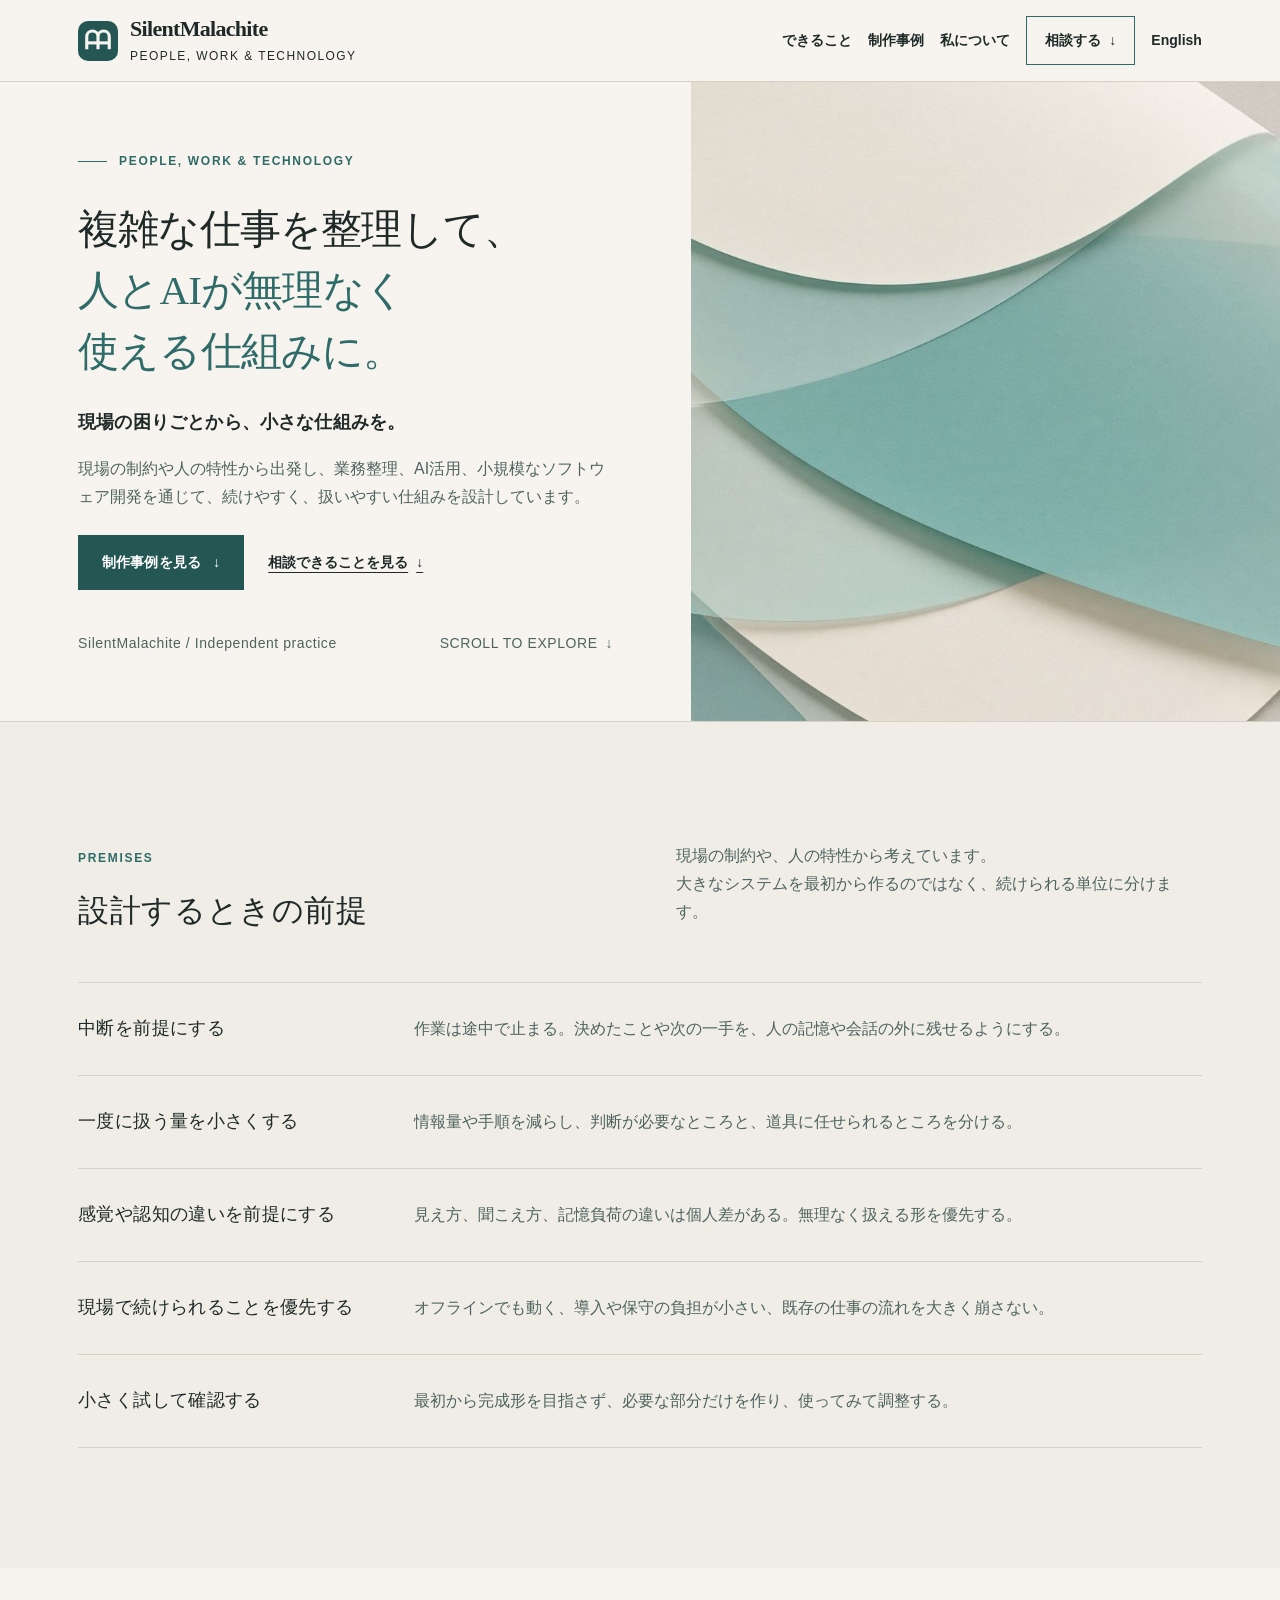
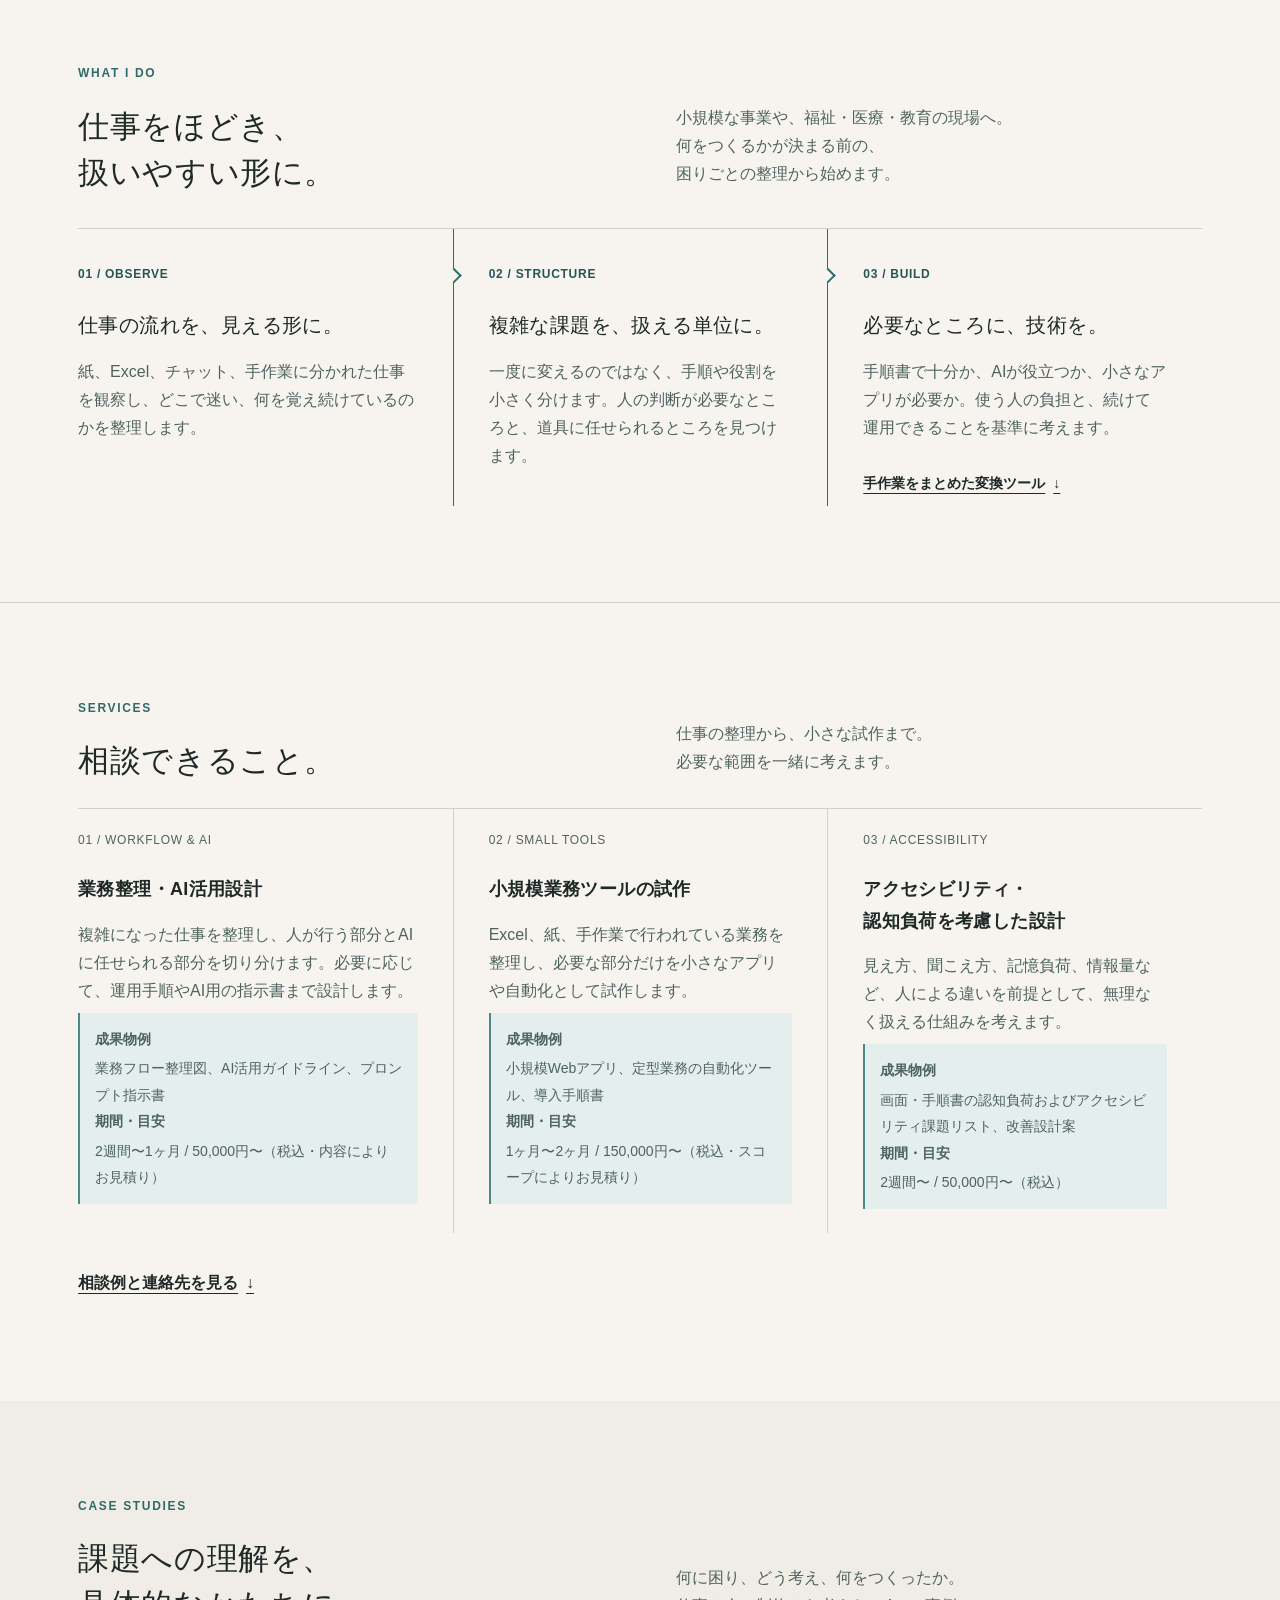
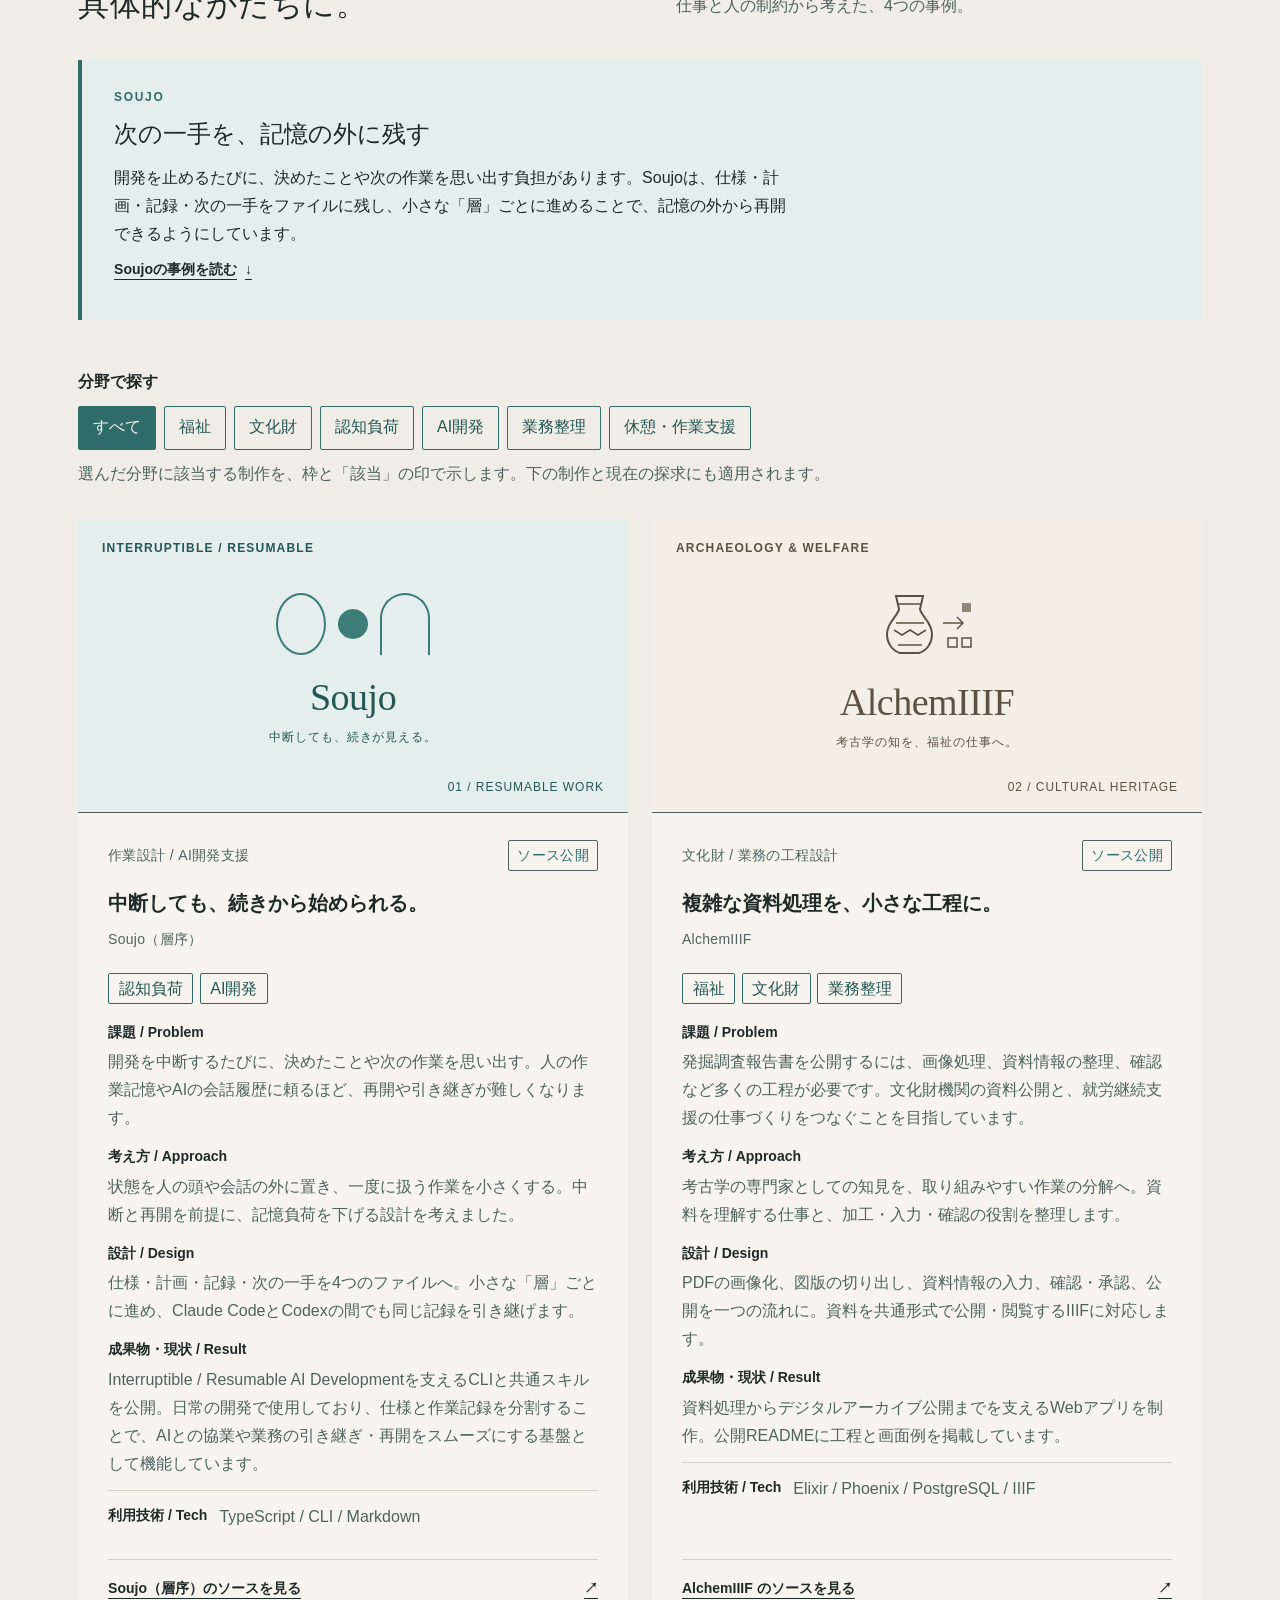
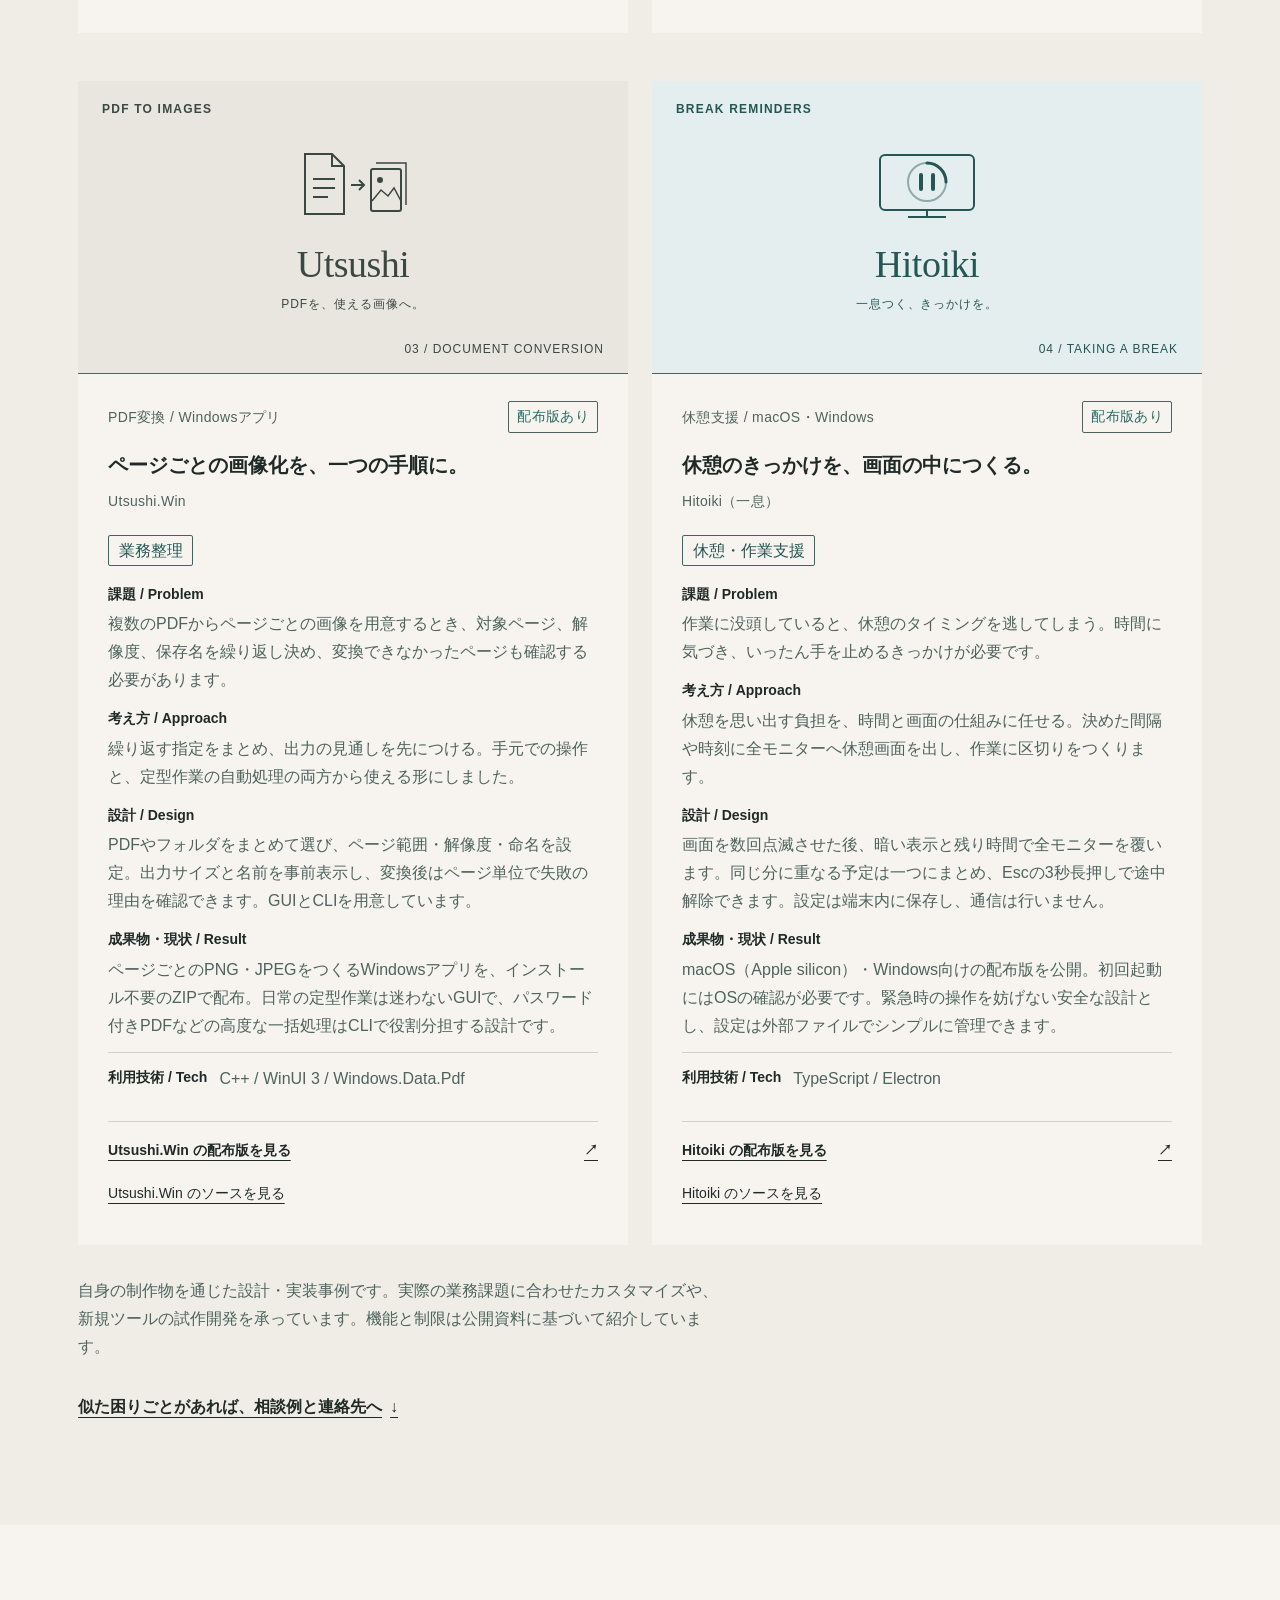
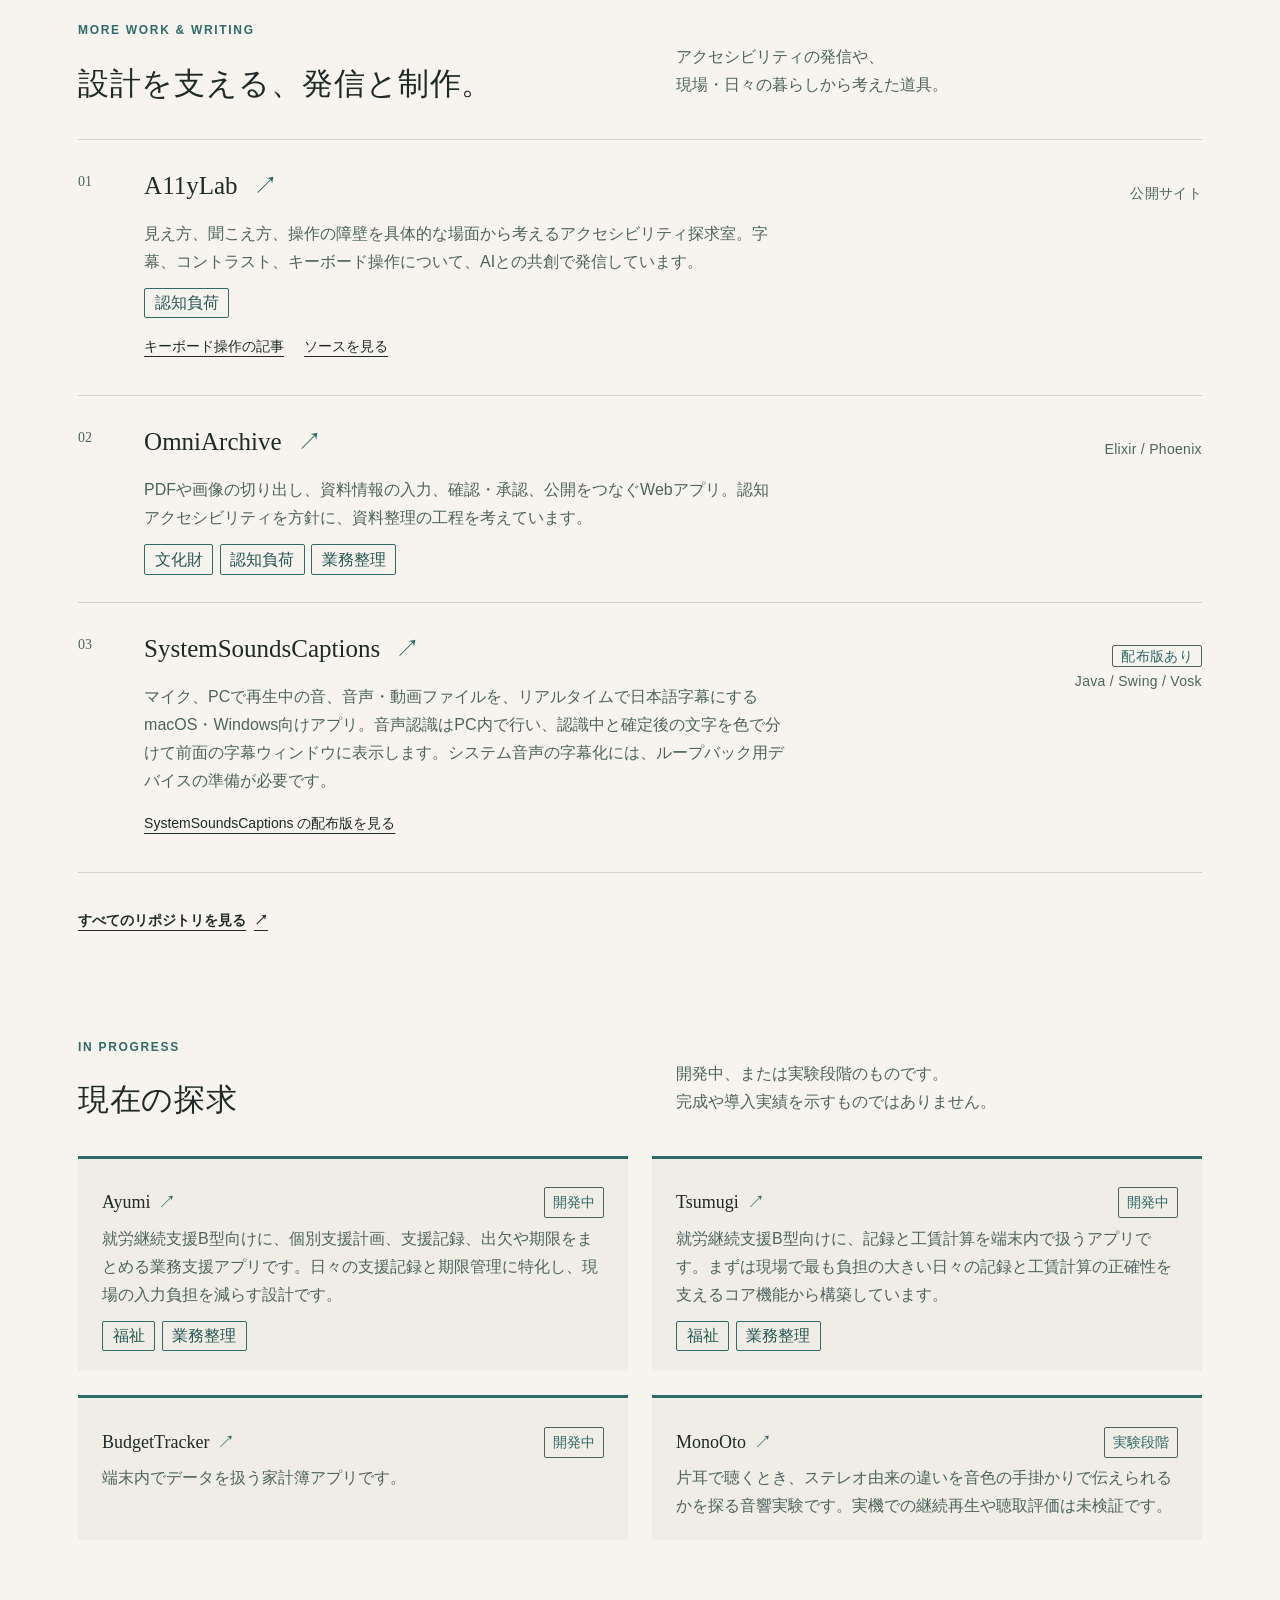
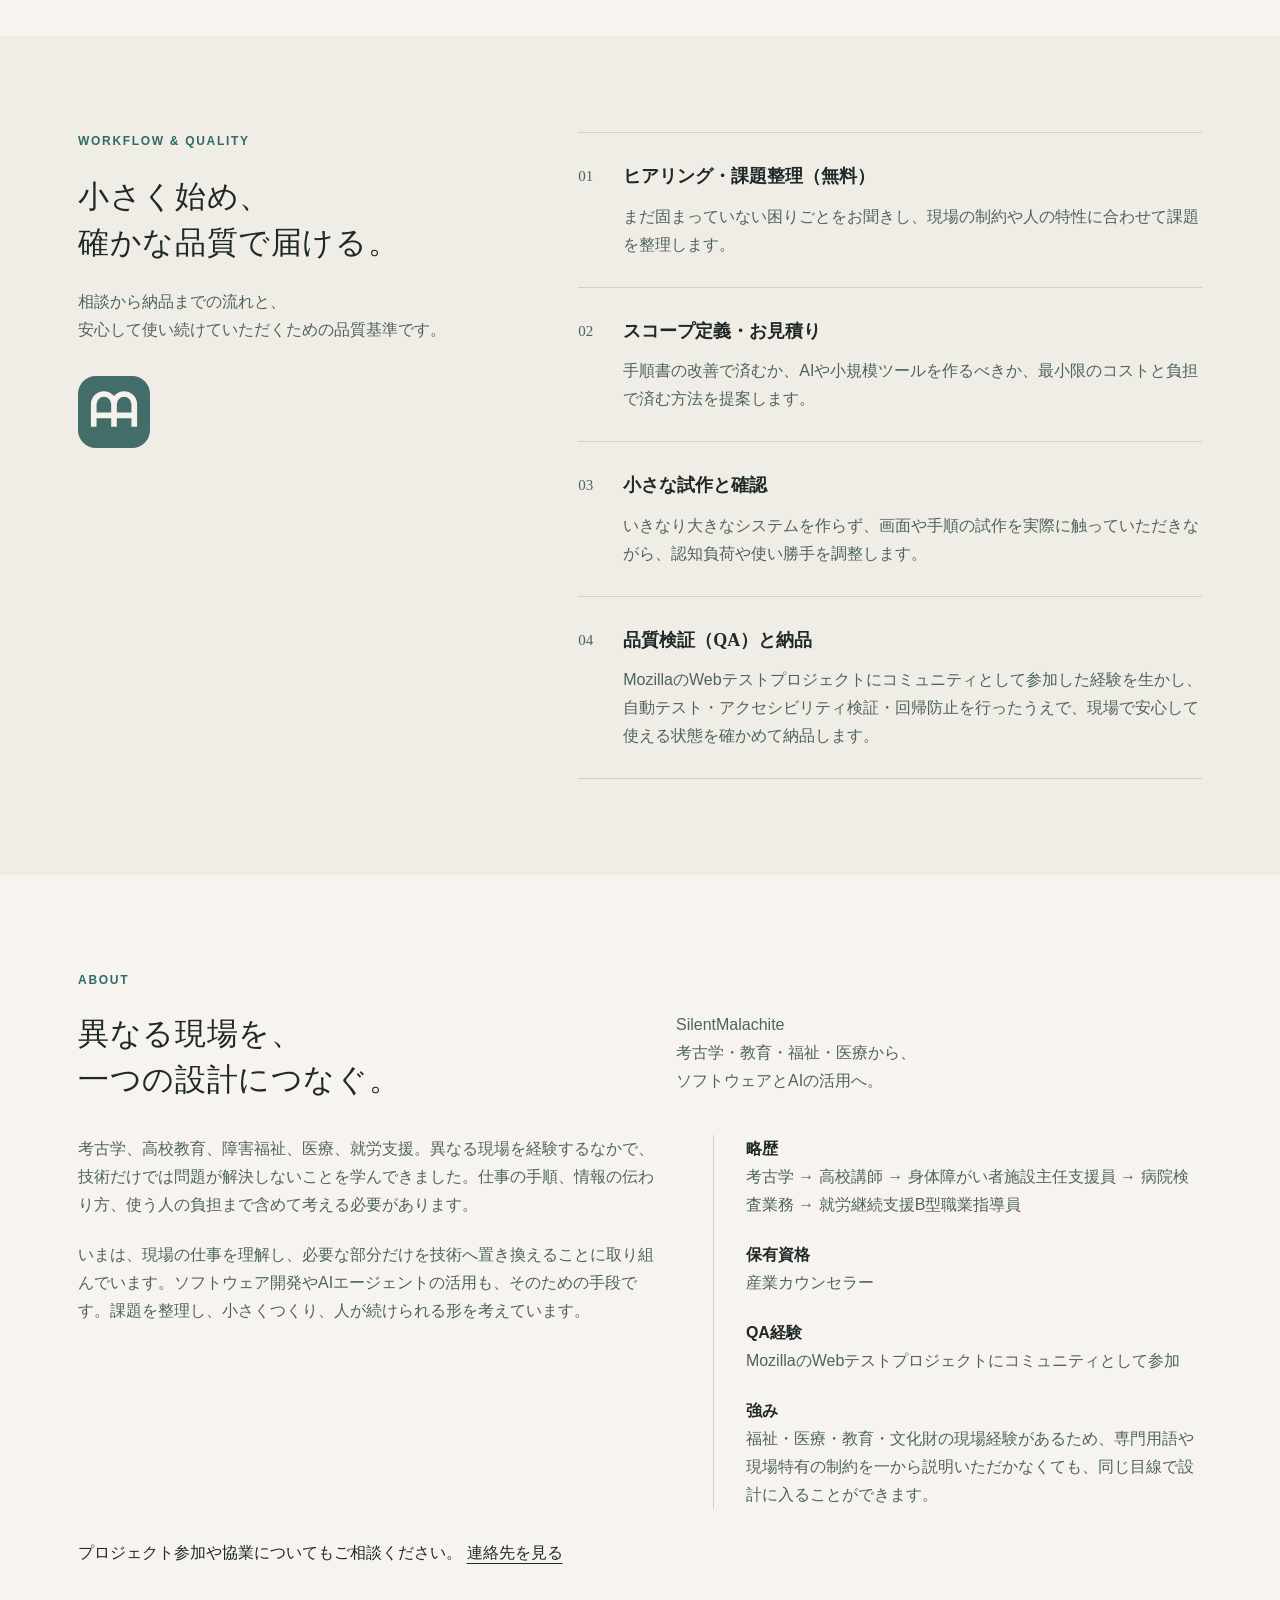
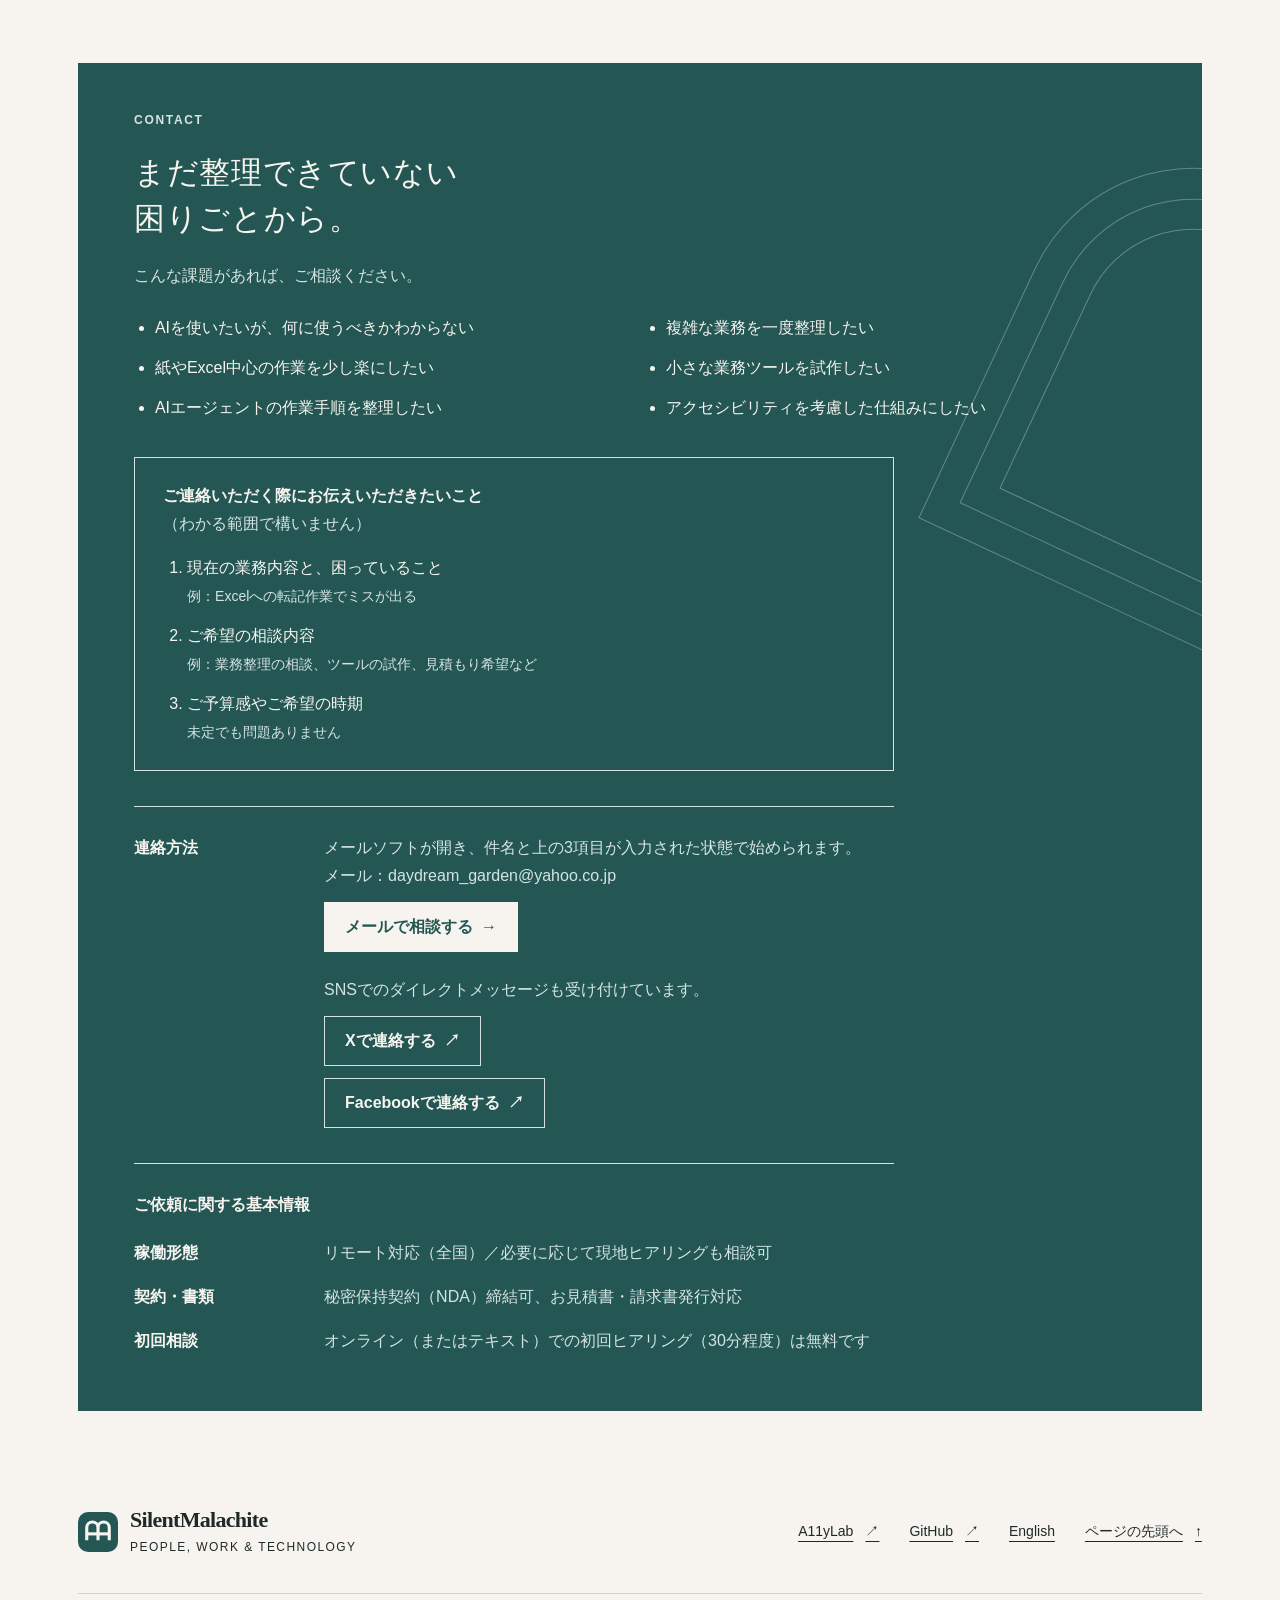
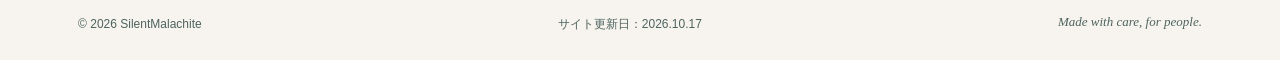
==== commit 68898dd1: "feat: Make contacting easier and state basic engagement terms - Add a three-item guide for what to i" ====
--- a/site/index.html
+++ b/site/index.html
@@ -21,7 +21,7 @@
   <meta property="og:image:alt" content="複雑な仕事を整理して、人とAIが無理なく使える仕組みに。SilentMalachiteとティールの経路の図版。">
   <meta name="twitter:card" content="summary_large_image">
   <link rel="icon" type="image/svg+xml" href="./assets/favicon.svg">
-  <link rel="stylesheet" href="./assets/styles.css?v=20261017-hero">
+  <link rel="stylesheet" href="./assets/styles.css?v=20261017-contact">
 </head>
 <body>
   <a class="skip-link" href="#main">本文へスキップ</a>
@@ -294,12 +294,30 @@
         <h2 id="contact-title">まだ<wbr>整理<wbr>できていない<br>困りごとから。</h2>
         <p class="recruiting-lead">こんな課題があれば、ご相談ください。</p>
         <ul class="contact-examples"><li>AIを使いたいが、何に使うべきかわからない</li><li>複雑な業務を一度整理したい</li><li>紙やExcel中心の作業を少し楽にしたい</li><li>小さな業務ツールを試作したい</li><li>AIエージェントの作業手順を整理したい</li><li>アクセシビリティを考慮した仕組みにしたい</li></ul>
-        <p>いま行っている仕事と、どこで困っているか。わかる範囲の言葉でお知らせください。</p>
+        <div class="contact-guide">
+          <h3>ご連絡いただく際に<wbr>お伝えいただきたいこと<br><span>（わかる範囲で構いません）</span></h3>
+          <ol>
+            <li>現在の業務内容と、困っていること<br><span class="contact-example">例：Excelへの転記作業でミスが出る</span></li>
+            <li>ご希望の相談内容<br><span class="contact-example">例：業務整理の相談、ツールの試作、見積もり希望など</span></li>
+            <li>ご予算感やご希望の時期<br><span class="contact-example">未定でも問題ありません</span></li>
+          </ol>
+        </div>
         <div class="recruiting-contact">
           <span class="contact-label">連絡方法</span>
-          <p>ご連絡は、SNSまたは電子メールでお願いします。<br>メール：daydream_garden[at]<wbr>yahoo.co.jp<br>送信時は「[at]」を「@」に置き換えてください。</p>
+          <p>メールソフトが開き、件名と上の3項目が入力された状態で始められます。<br>メール：daydream_garden@<wbr>yahoo.co.jp</p>
+          <!-- TODO: フォームURL作成後にhrefを差し替え -->
+          <a class="contact-mail" href="mailto:daydream_garden@yahoo.co.jp?subject=業務整理・開発に関するご相談&amp;body=1.%20現在のお困りごと：%0D%0A2.%20ご希望の相談内容：%0D%0A3.%20ご予算・時期の目安：%0D%0A">メールで相談する <span aria-hidden="true">→</span></a>
+          <p class="contact-sns">SNSでのダイレクトメッセージも受け付けています。</p>
           <a href="https://x.com/h_mosa">Xで連絡する <span aria-hidden="true">↗</span></a>
           <a href="https://www.facebook.com/annaka.hiroshi">Facebookで連絡する <span aria-hidden="true">↗</span></a>
+        </div>
+        <div class="contact-terms">
+          <h3>ご依頼に関する基本情報</h3>
+          <dl>
+            <div><dt>稼働形態</dt><dd>リモート対応（全国）／必要に応じて現地ヒアリングも相談可</dd></div>
+            <div><dt>契約・書類</dt><dd>秘密保持契約（NDA）締結可、お見積書・請求書発行対応</dd></div>
+            <div><dt>初回相談</dt><dd>オンライン（またはテキスト）での初回ヒアリング（30分程度）は無料です</dd></div>
+          </dl>
         </div>
         <div class="recruiting-decoration" aria-hidden="true"></div>
       </div>
--- a/site/assets/styles.css
+++ b/site/assets/styles.css
@@ -1269,6 +1269,86 @@
   text-decoration:underline;
 }
 
+/* メールを主な連絡手段とし、暗い面の上で明るいボタンにする。 */
+.recruiting-contact .contact-mail {
+  background:var(--panel-text);
+  border-color:var(--panel-text);
+  color:var(--accent-strong);
+}
+
+.recruiting-contact .contact-mail:hover {
+  background:#fff;
+  color:var(--accent-hover);
+}
+
+.recruiting-contact .contact-sns {
+  grid-column:2;
+  margin-top:12px;
+}
+
+/* 連絡前に伝える内容を先に示し、書き出しで迷わないようにする。 */
+.contact-guide {
+  margin-top:35px;
+  padding:24px 28px;
+  border:1px solid var(--panel-muted);
+  max-width:760px;
+}
+
+.contact-guide h3,.contact-terms h3 {
+  font-family:var(--sans);
+  font-size:var(--text-md);
+  font-weight:600;
+  color:var(--panel-text);
+}
+
+.contact-guide h3 span {
+  font-weight:400;
+  color:var(--panel-muted);
+}
+
+.contact-guide ol {
+  margin:16px 0 0;
+  padding-left:1.5em;
+  color:var(--panel-text);
+}
+
+.contact-guide li+li {
+  margin-top:12px;
+}
+
+.contact-example {
+  font-size:var(--text-sm);
+  color:var(--panel-muted);
+}
+
+.contact-terms {
+  border-top:1px solid var(--lime);
+  margin-top:35px;
+  padding-top:27px;
+  max-width:760px;
+}
+
+.contact-terms dl {
+  margin:12px 0 0;
+}
+
+.contact-terms dl>div {
+  display:grid;
+  grid-template-columns:170px 1fr;
+  gap:4px 20px;
+  padding-block:8px;
+}
+
+.contact-terms dt {
+  color:var(--panel-text);
+  font-weight:600;
+}
+
+.contact-terms dd {
+  margin:0;
+  color:var(--panel-muted);
+}
+
 .recruiting-decoration {
   position:absolute;
   width:350px;
@@ -1626,8 +1706,12 @@
   .recruiting-contact {
     grid-template-columns:1fr;
   }
-  .recruiting-contact a {
+  .recruiting-contact a,
+  .recruiting-contact .contact-sns {
     grid-column:1;
+  }
+  .contact-terms dl>div {
+    grid-template-columns:1fr;
   }
   .footer-top {
     flex-wrap:wrap;
@@ -1815,6 +1899,9 @@
   }
   .recruiting-contact a {
     padding-inline:16px;
+  }
+  .contact-guide {
+    padding:20px 18px;
   }
   .recruiting-decoration {
     opacity:.25;
@@ -2022,12 +2109,19 @@
   .recruiting-panel h2 {
     font-size:24pt;
   }
-  .recruiting-panel p,.recruiting-panel .eyebrow,.recruiting-panel .recruiting-lead,.contact-label {
+  .recruiting-panel p,.recruiting-panel .eyebrow,.recruiting-panel .recruiting-lead,.contact-label,
+  .contact-guide h3,.contact-guide h3 span,.contact-guide ol,.contact-example,.contact-terms h3,.contact-terms dt,.contact-terms dd {
     color:#111!important;
   }
   .recruiting-contact,
-  .recruiting-contact a {
+  .recruiting-contact a,
+  .contact-guide,
+  .contact-terms {
     border-color:#999;
+  }
+  .recruiting-contact .contact-mail {
+    background:#fff;
+    color:#111;
   }
   .footer-top>div {
     display:none;
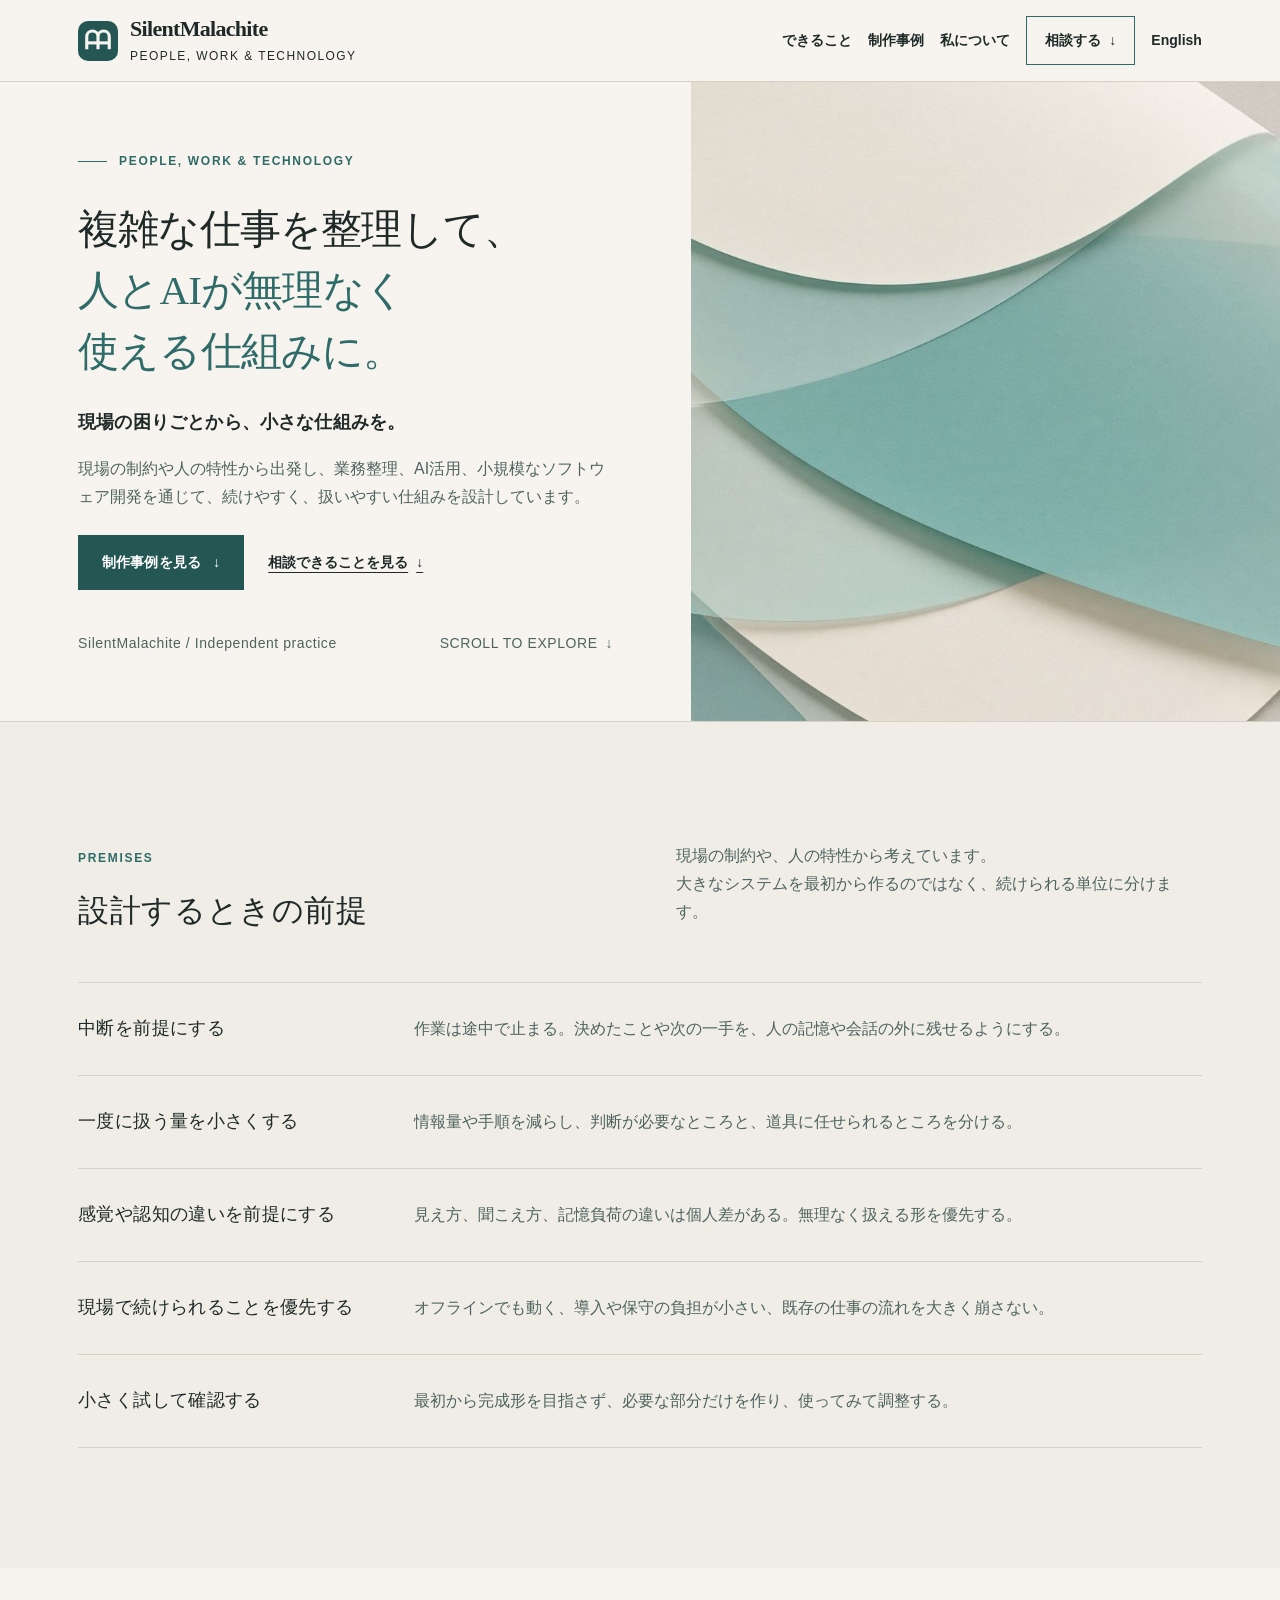
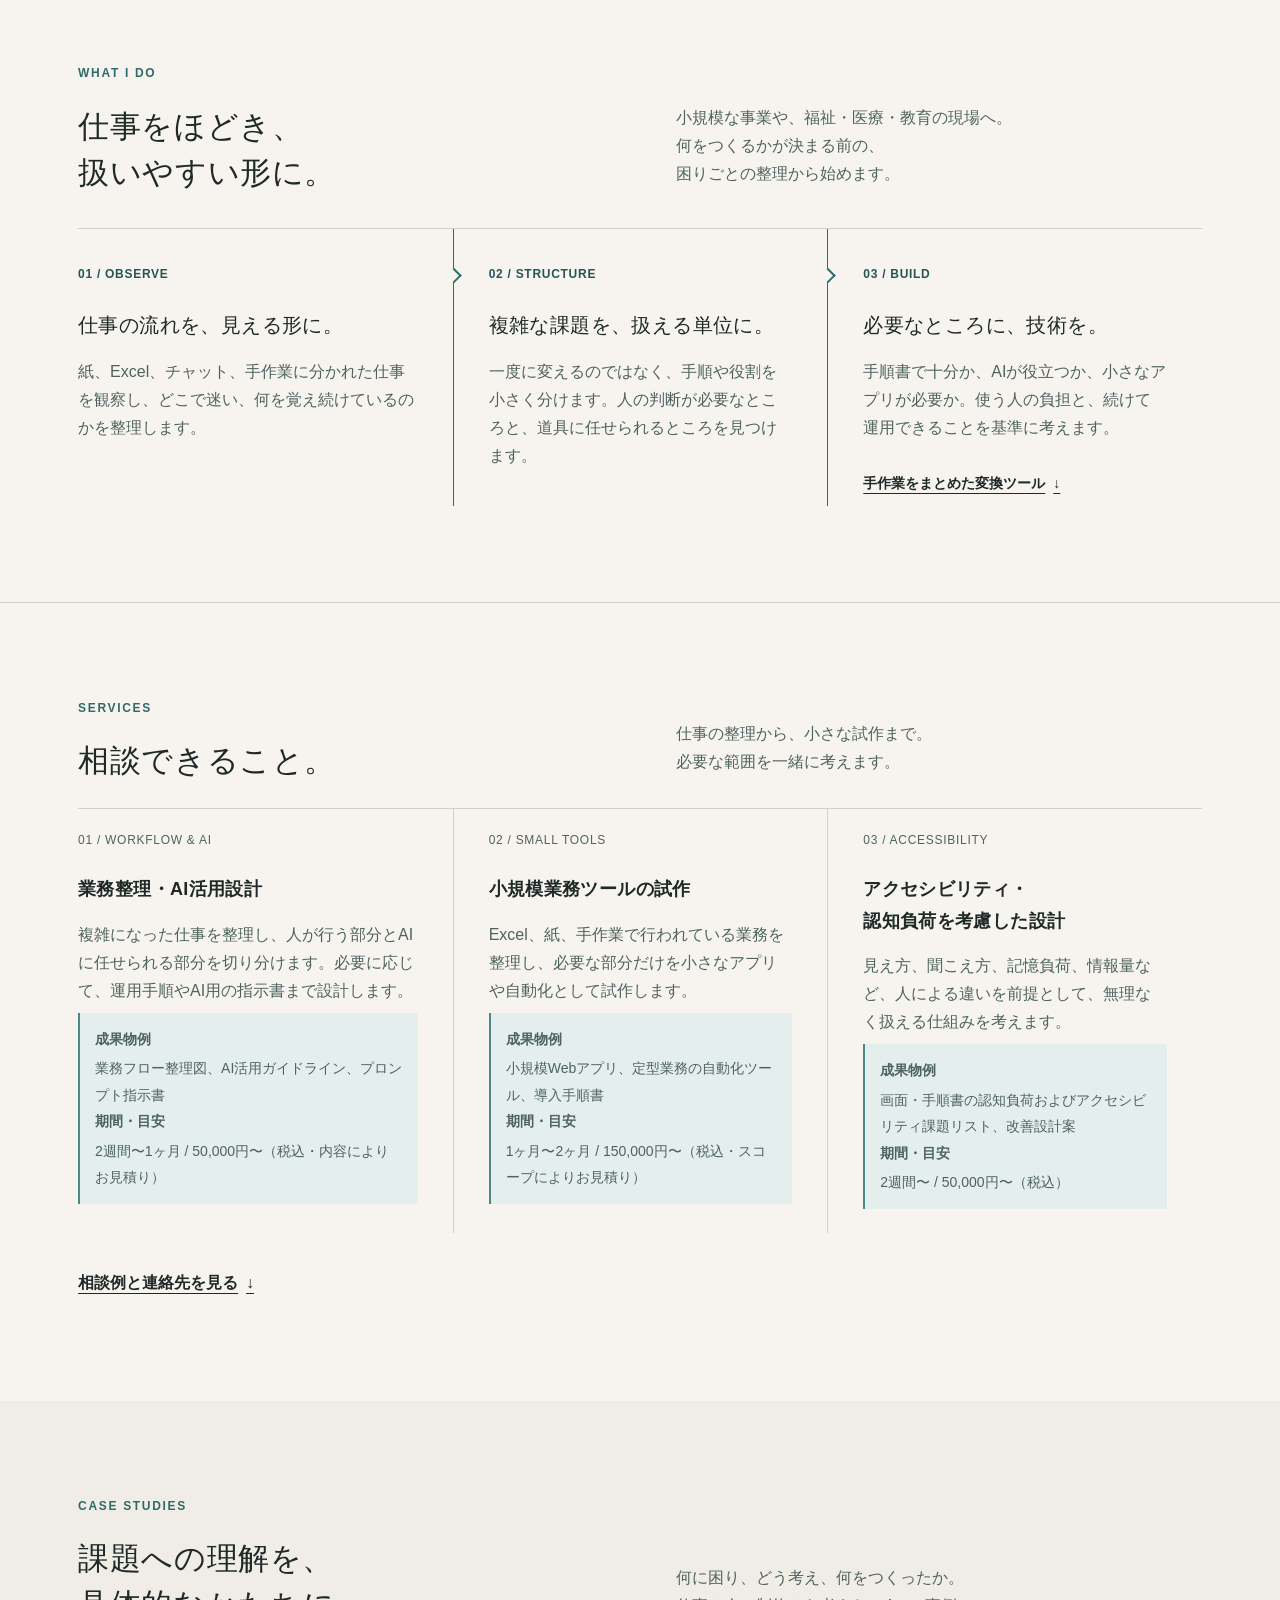
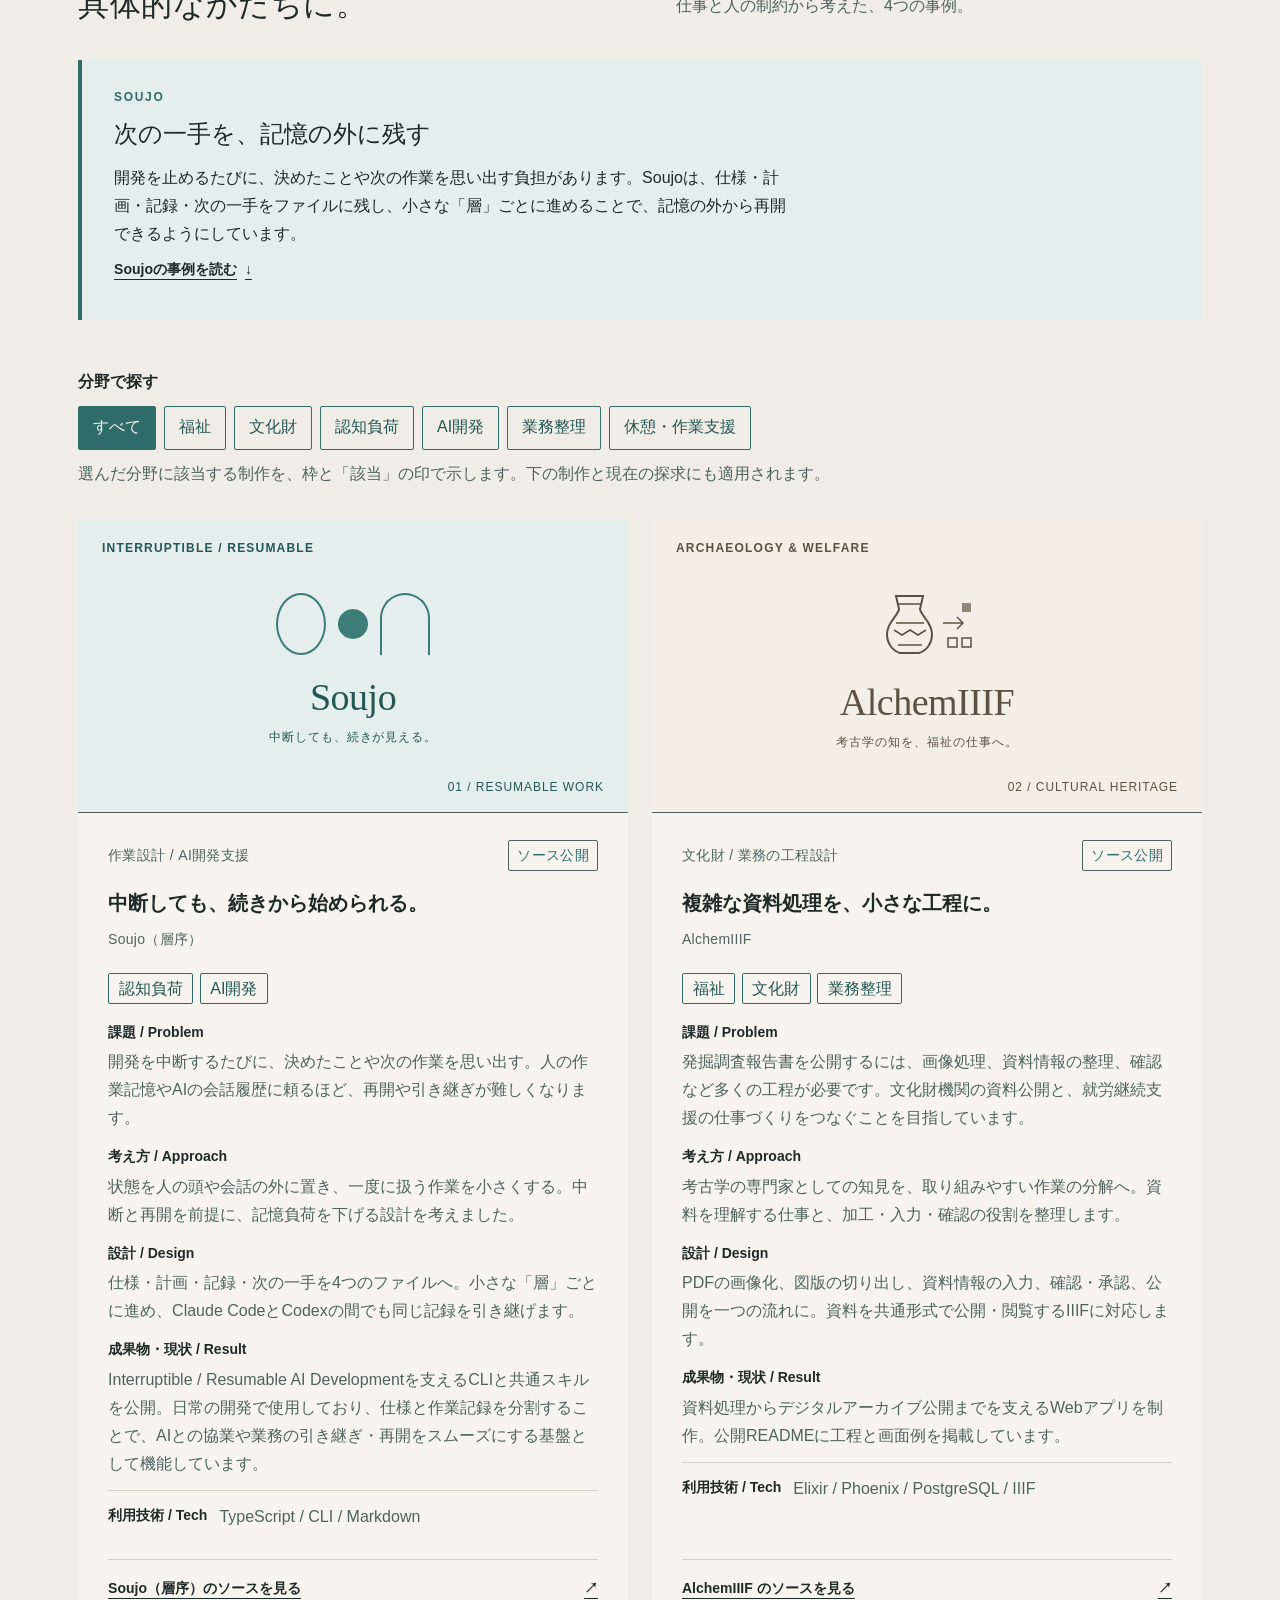
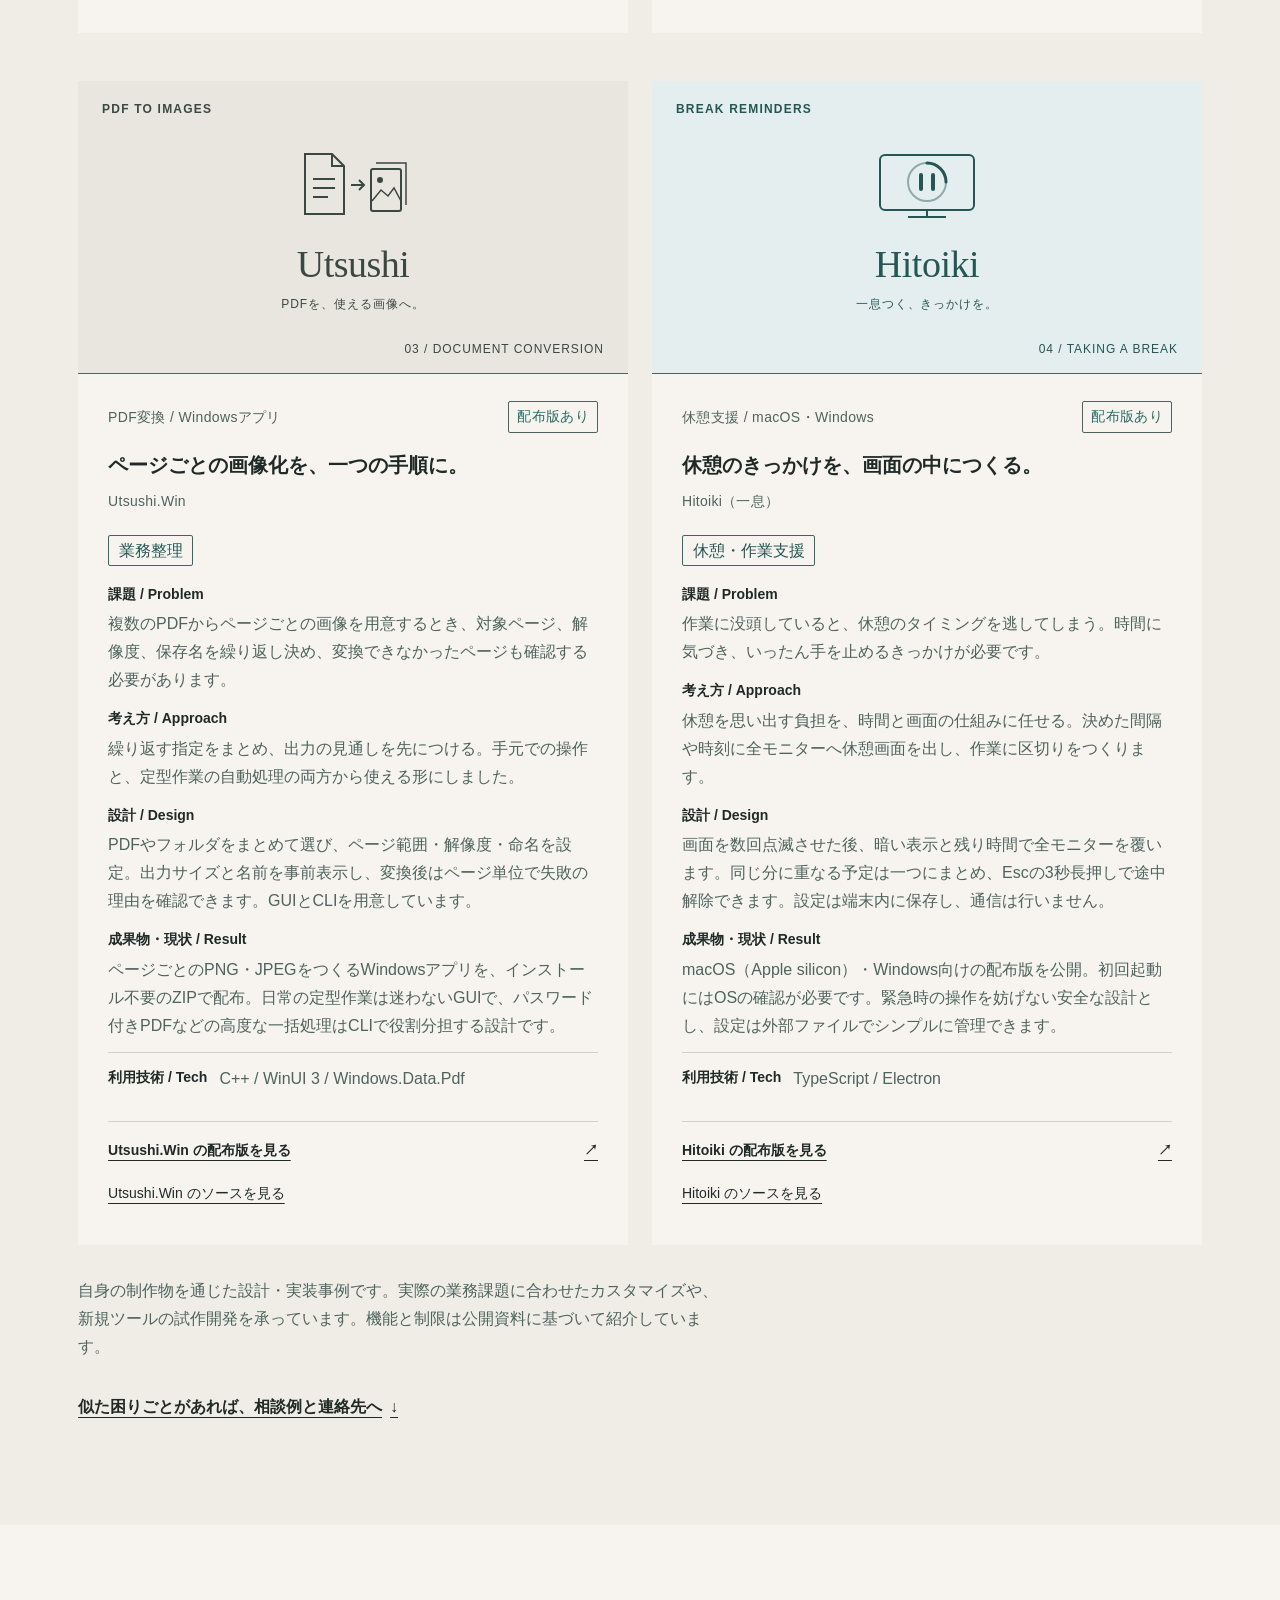
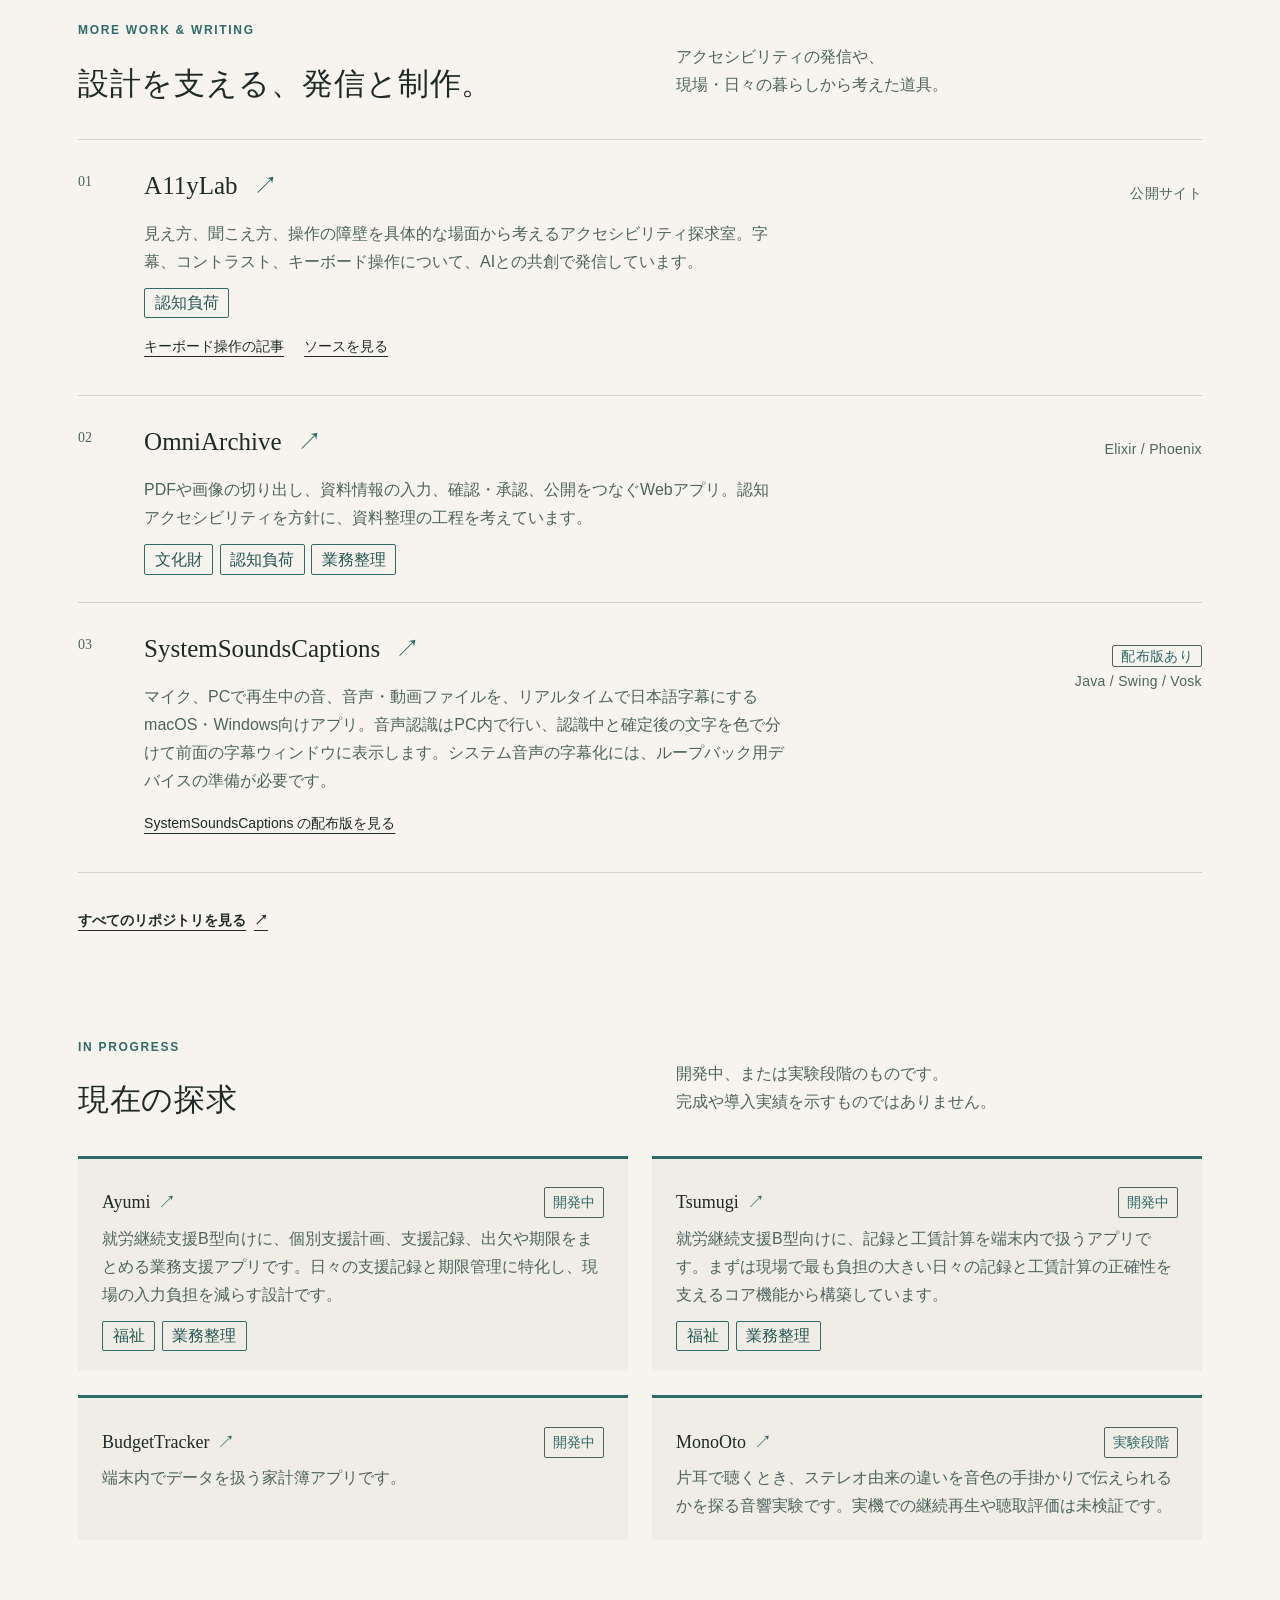
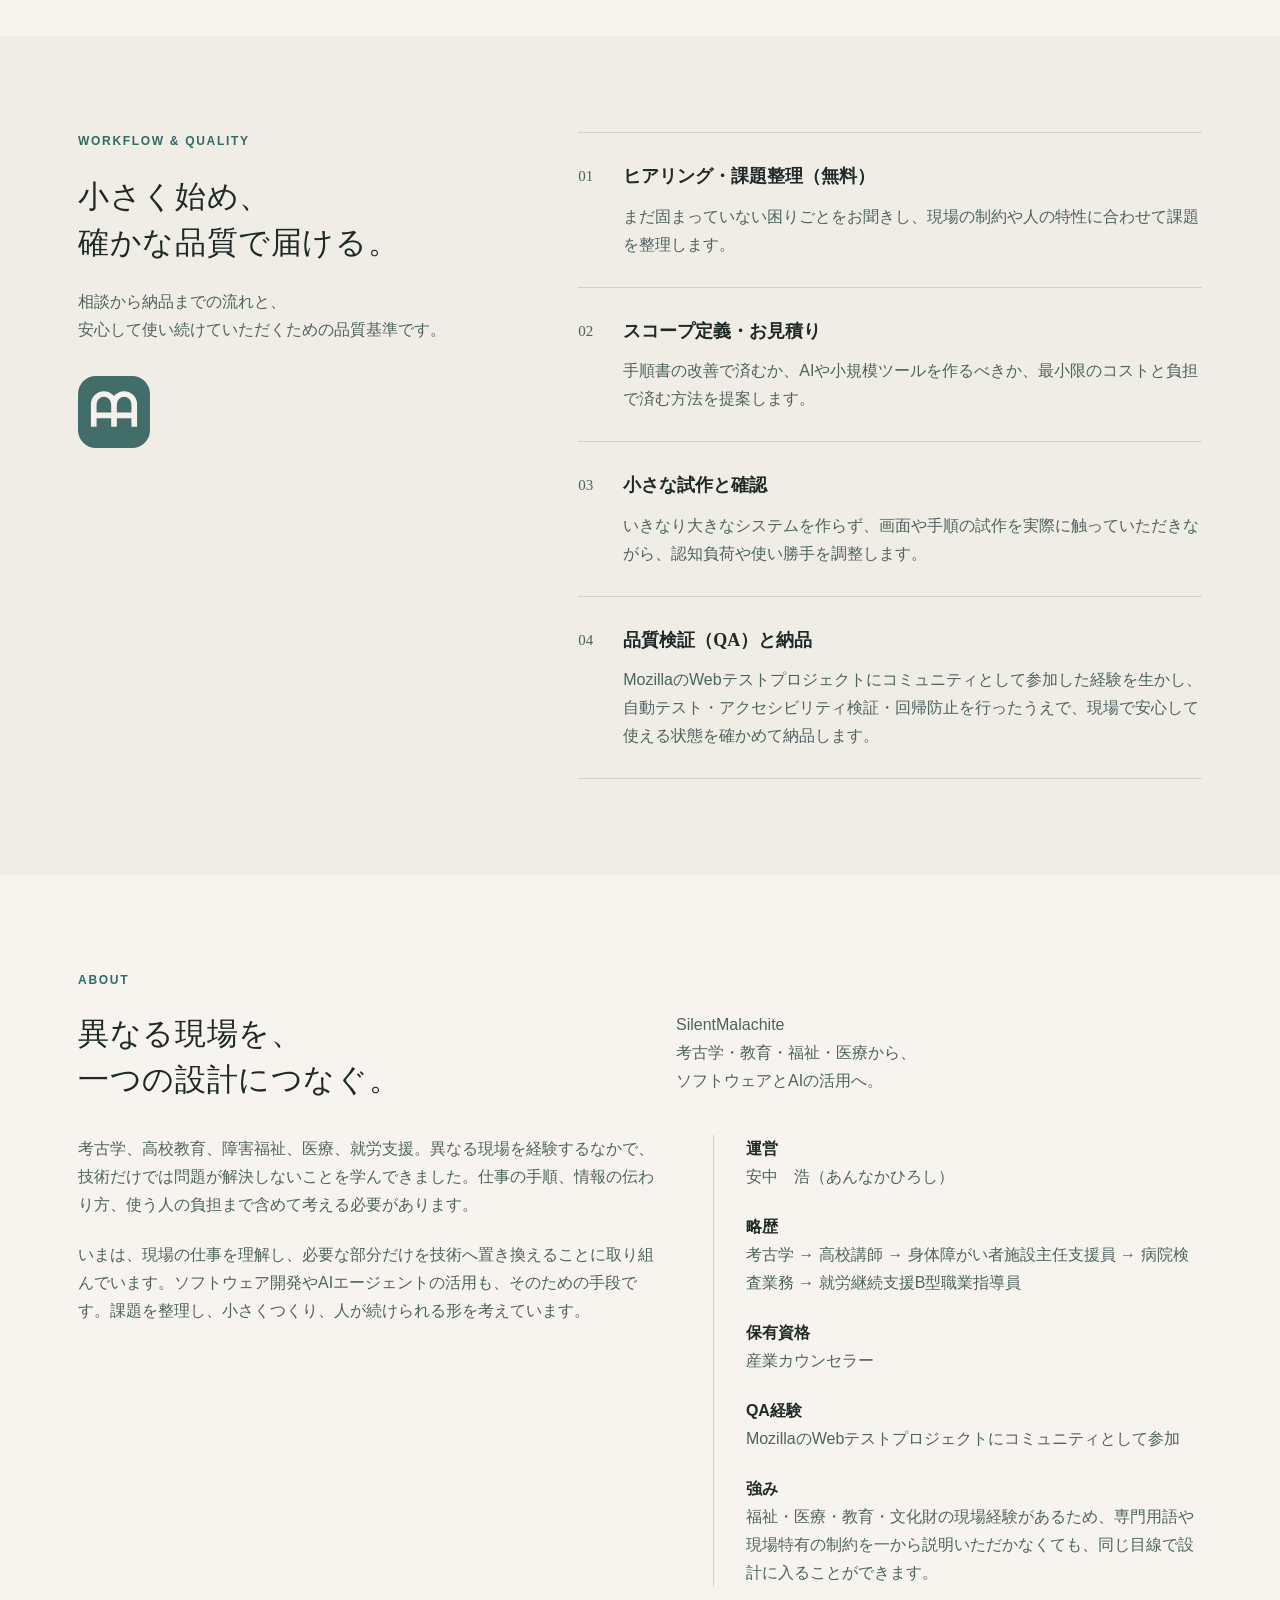
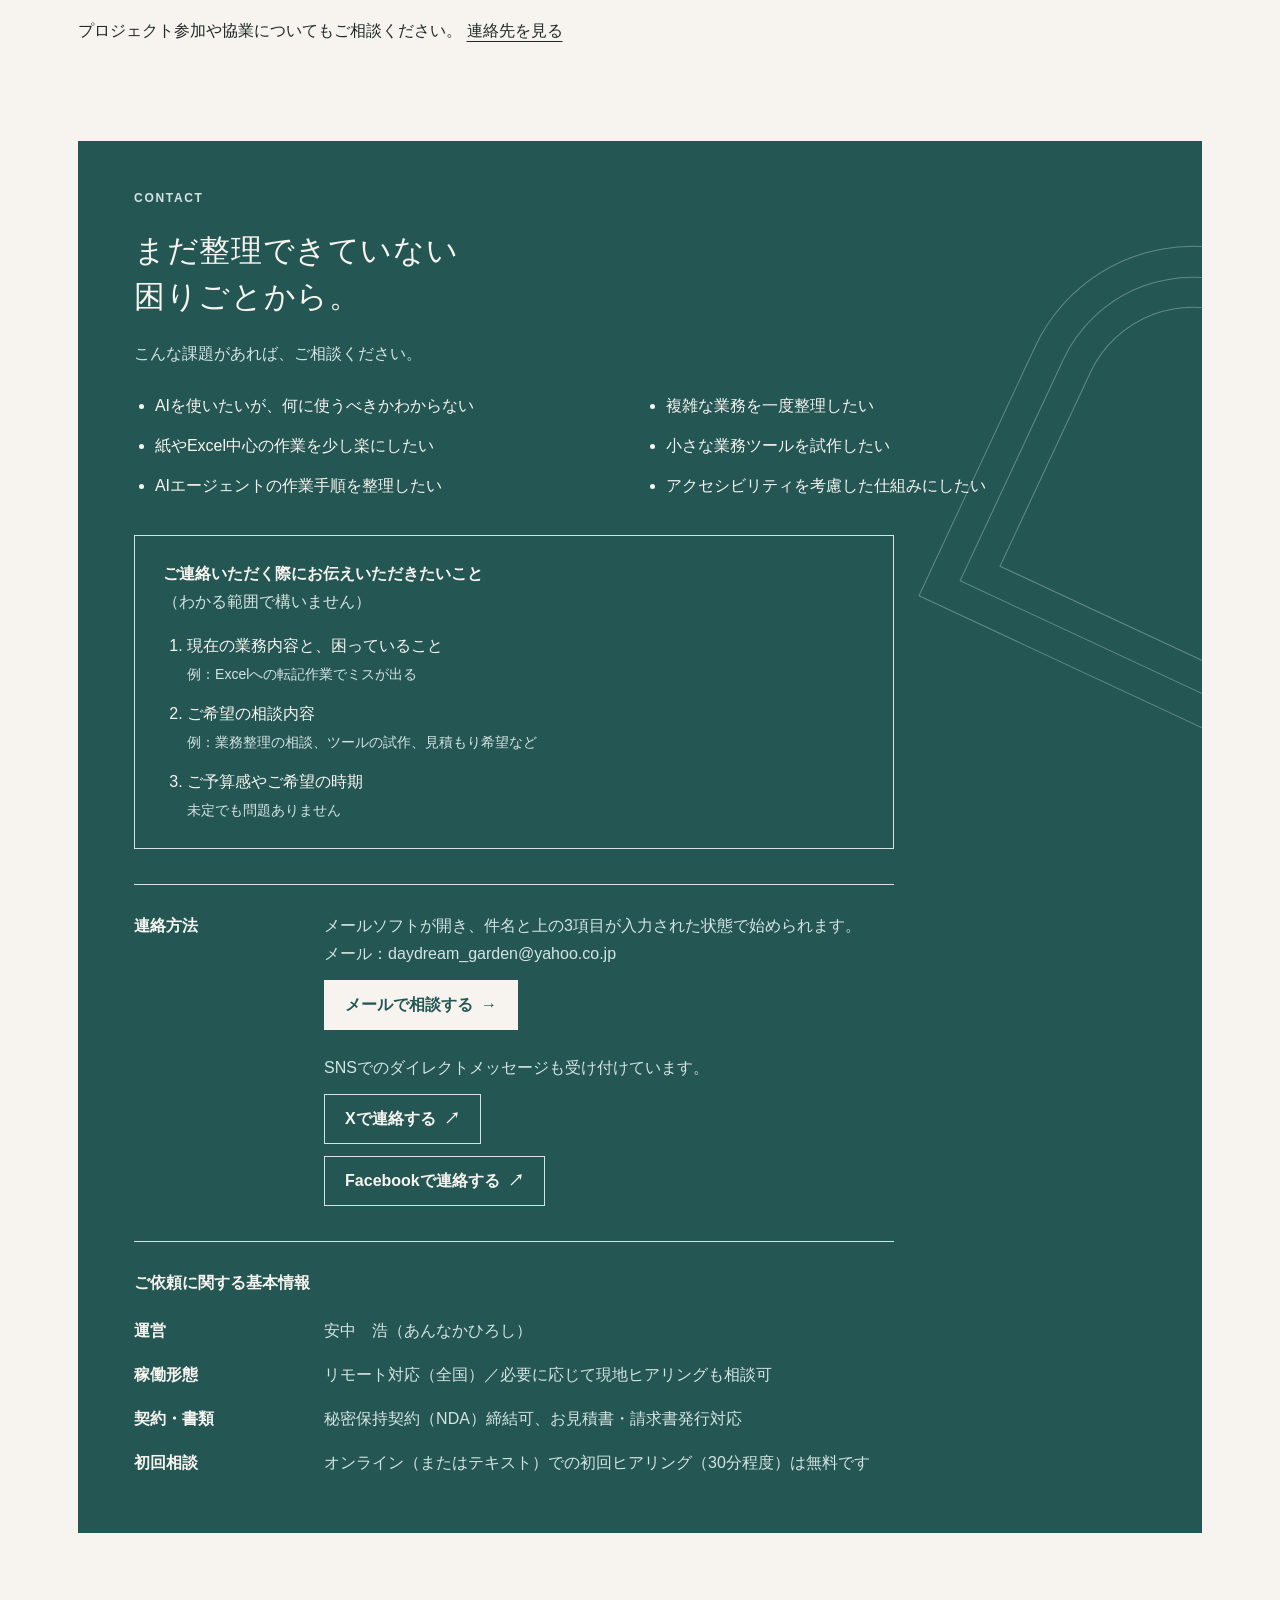
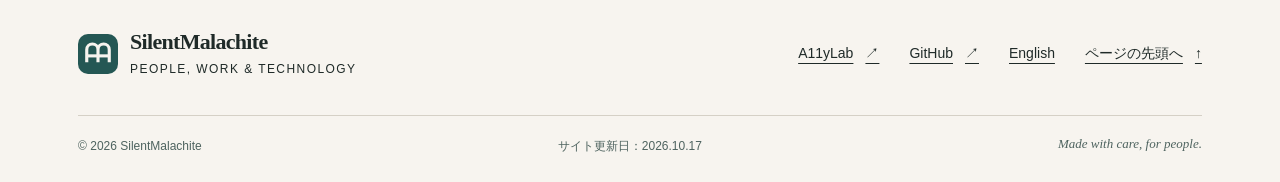
==== commit e2b9ec7e: "feat: Show the operator's name in About and Contact Add "運営：安中　浩（あんなかひろし）" / "Run by: Hiroshi Annaka" ====
--- a/site/index.html
+++ b/site/index.html
@@ -282,7 +282,7 @@
       </div>
       <div class="about-story">
         <div><p>考古学、高校教育、障害福祉、医療、就労支援。異なる現場を経験するなかで、技術だけでは問題が解決しないことを学んできました。仕事の手順、情報の伝わり方、使う人の負担まで含めて考える必要があります。</p><p>いまは、現場の仕事を理解し、必要な部分だけを技術へ置き換えることに取り組んでいます。ソフトウェア開発やAIエージェントの活用も、そのための手段です。課題を整理し、小さくつくり、人が続けられる形を考えています。</p></div>
-        <div class="about-background"><p><strong>略歴</strong><br>考古学 → 高校講師 → 身体障がい者施設主任支援員 → 病院検査業務 → 就労継続支援B型職業指導員</p><p><strong>保有資格</strong><br>産業カウンセラー</p><p><strong>QA経験</strong><br>MozillaのWebテストプロジェクトにコミュニティとして参加</p><p><strong>強み</strong><br>福祉・医療・教育・文化財の現場経験があるため、専門用語や現場特有の制約を一から説明いただかなくても、同じ目線で設計に入ることができます。</p></div>
+        <div class="about-background"><p><strong>運営</strong><br>安中　浩（あんなかひろし）</p><p><strong>略歴</strong><br>考古学 → 高校講師 → 身体障がい者施設主任支援員 → 病院検査業務 → 就労継続支援B型職業指導員</p><p><strong>保有資格</strong><br>産業カウンセラー</p><p><strong>QA経験</strong><br>MozillaのWebテストプロジェクトにコミュニティとして参加</p><p><strong>強み</strong><br>福祉・医療・教育・文化財の現場経験があるため、専門用語や現場特有の制約を一から説明いただかなくても、同じ目線で設計に入ることができます。</p></div>
       </div>
       <p class="about-collaboration">プロジェクト参加や協業についてもご相談ください。 <a href="#contact">連絡先を見る</a></p>
     </section>
@@ -314,6 +314,7 @@
         <div class="contact-terms">
           <h3>ご依頼に関する基本情報</h3>
           <dl>
+            <div><dt>運営</dt><dd>安中　浩（あんなかひろし）</dd></div>
             <div><dt>稼働形態</dt><dd>リモート対応（全国）／必要に応じて現地ヒアリングも相談可</dd></div>
             <div><dt>契約・書類</dt><dd>秘密保持契約（NDA）締結可、お見積書・請求書発行対応</dd></div>
             <div><dt>初回相談</dt><dd>オンライン（またはテキスト）での初回ヒアリング（30分程度）は無料です</dd></div>
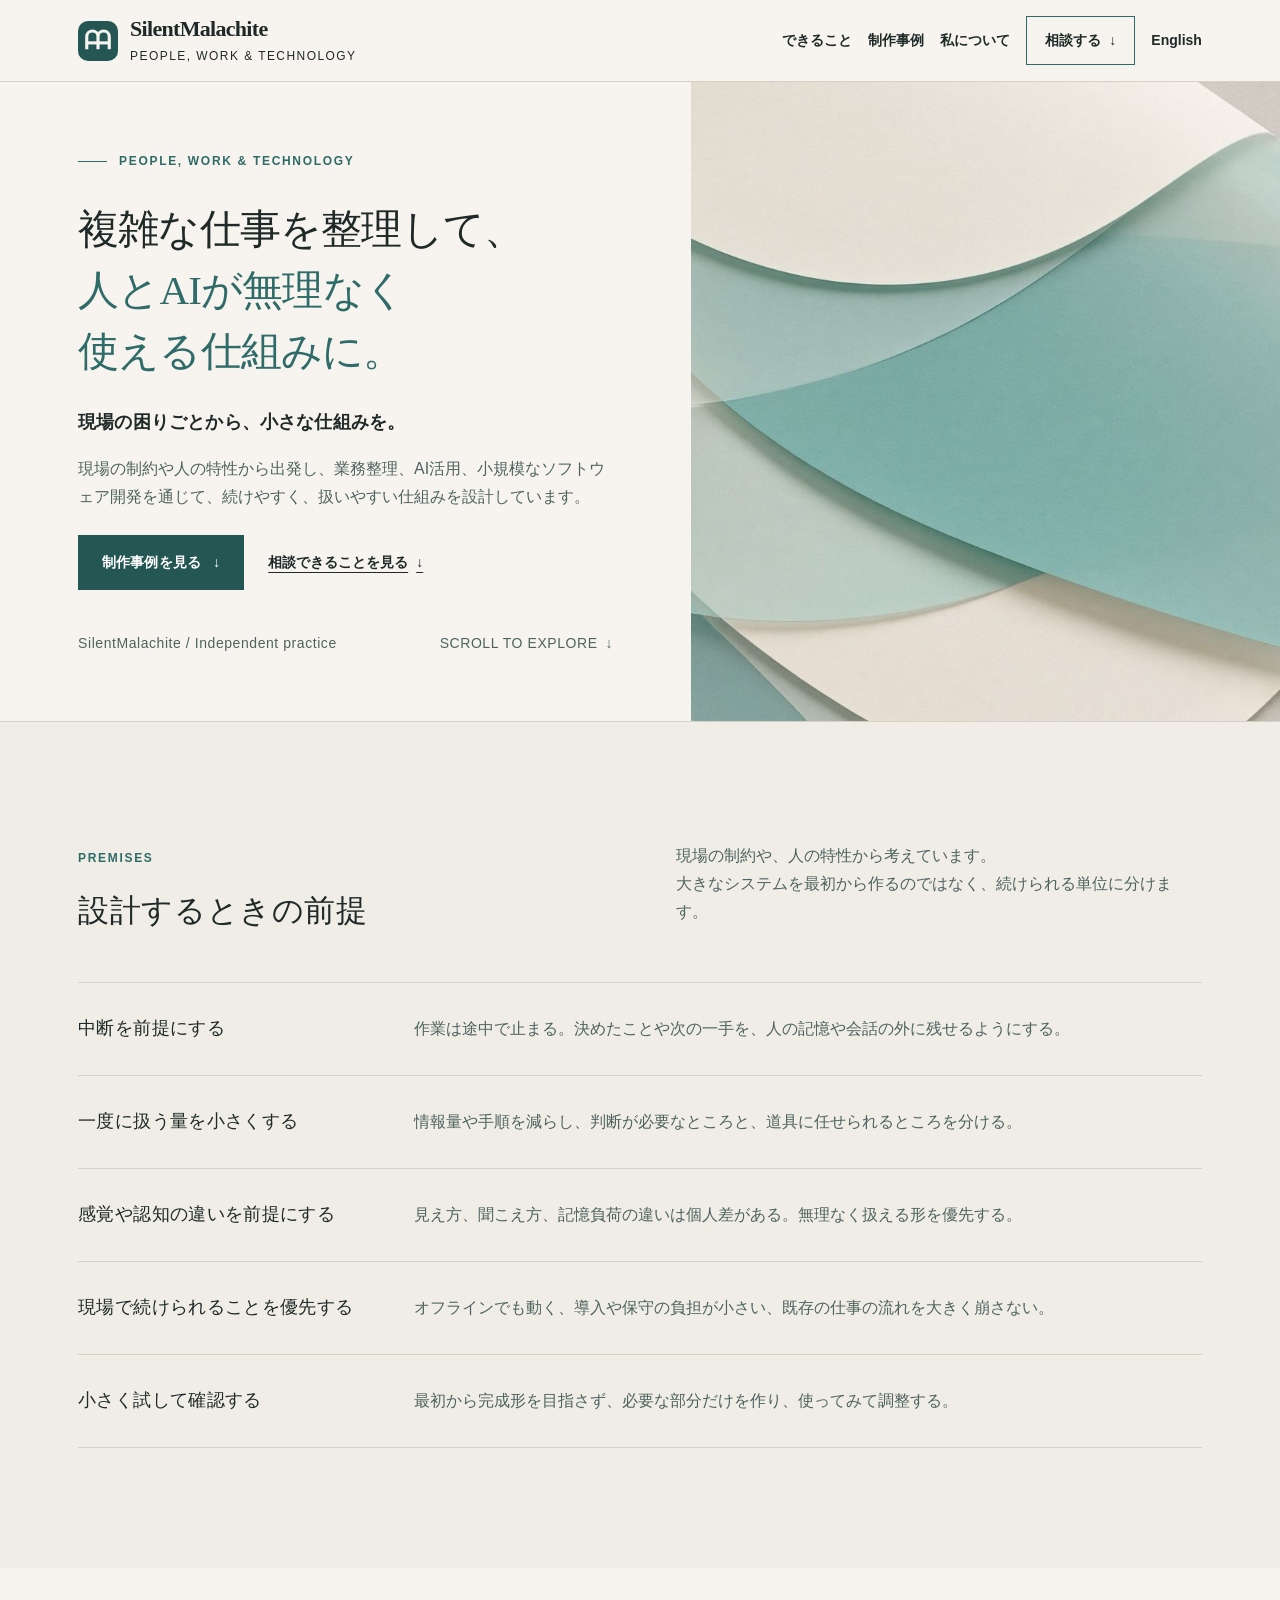
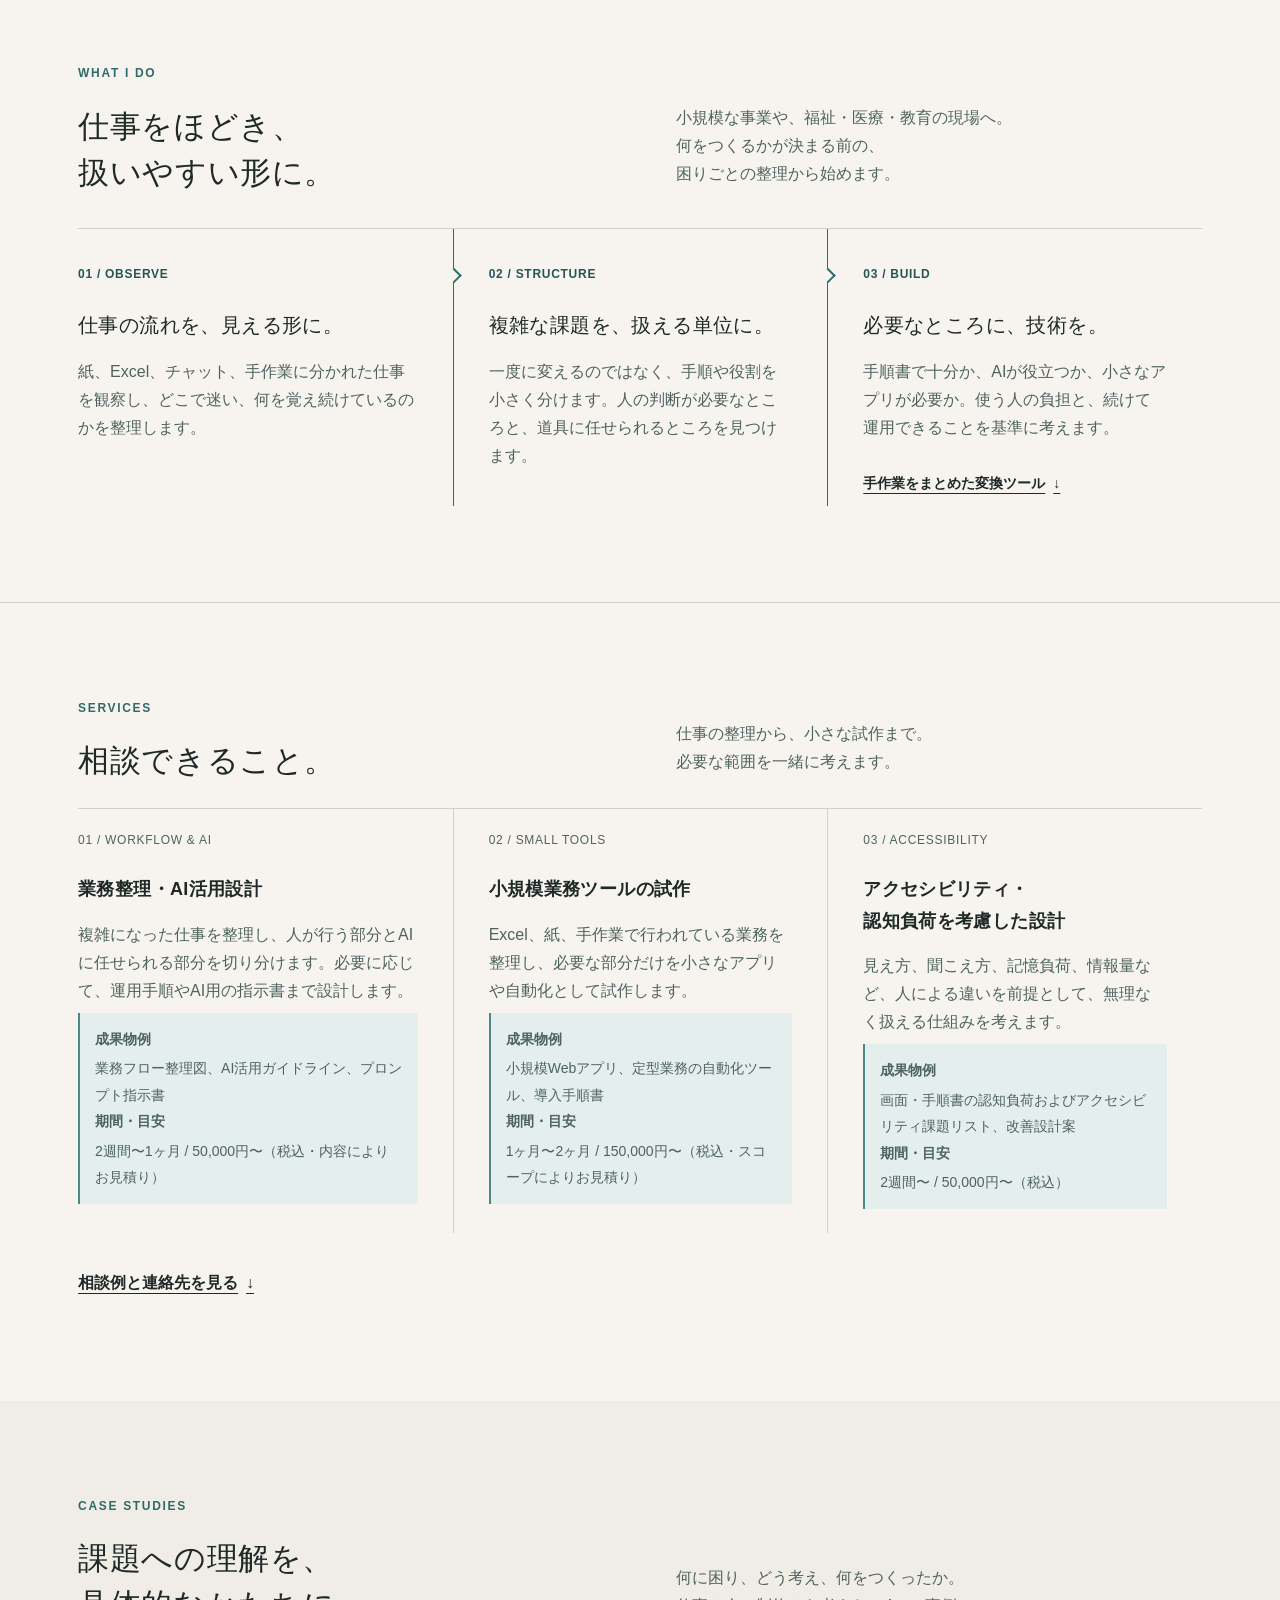
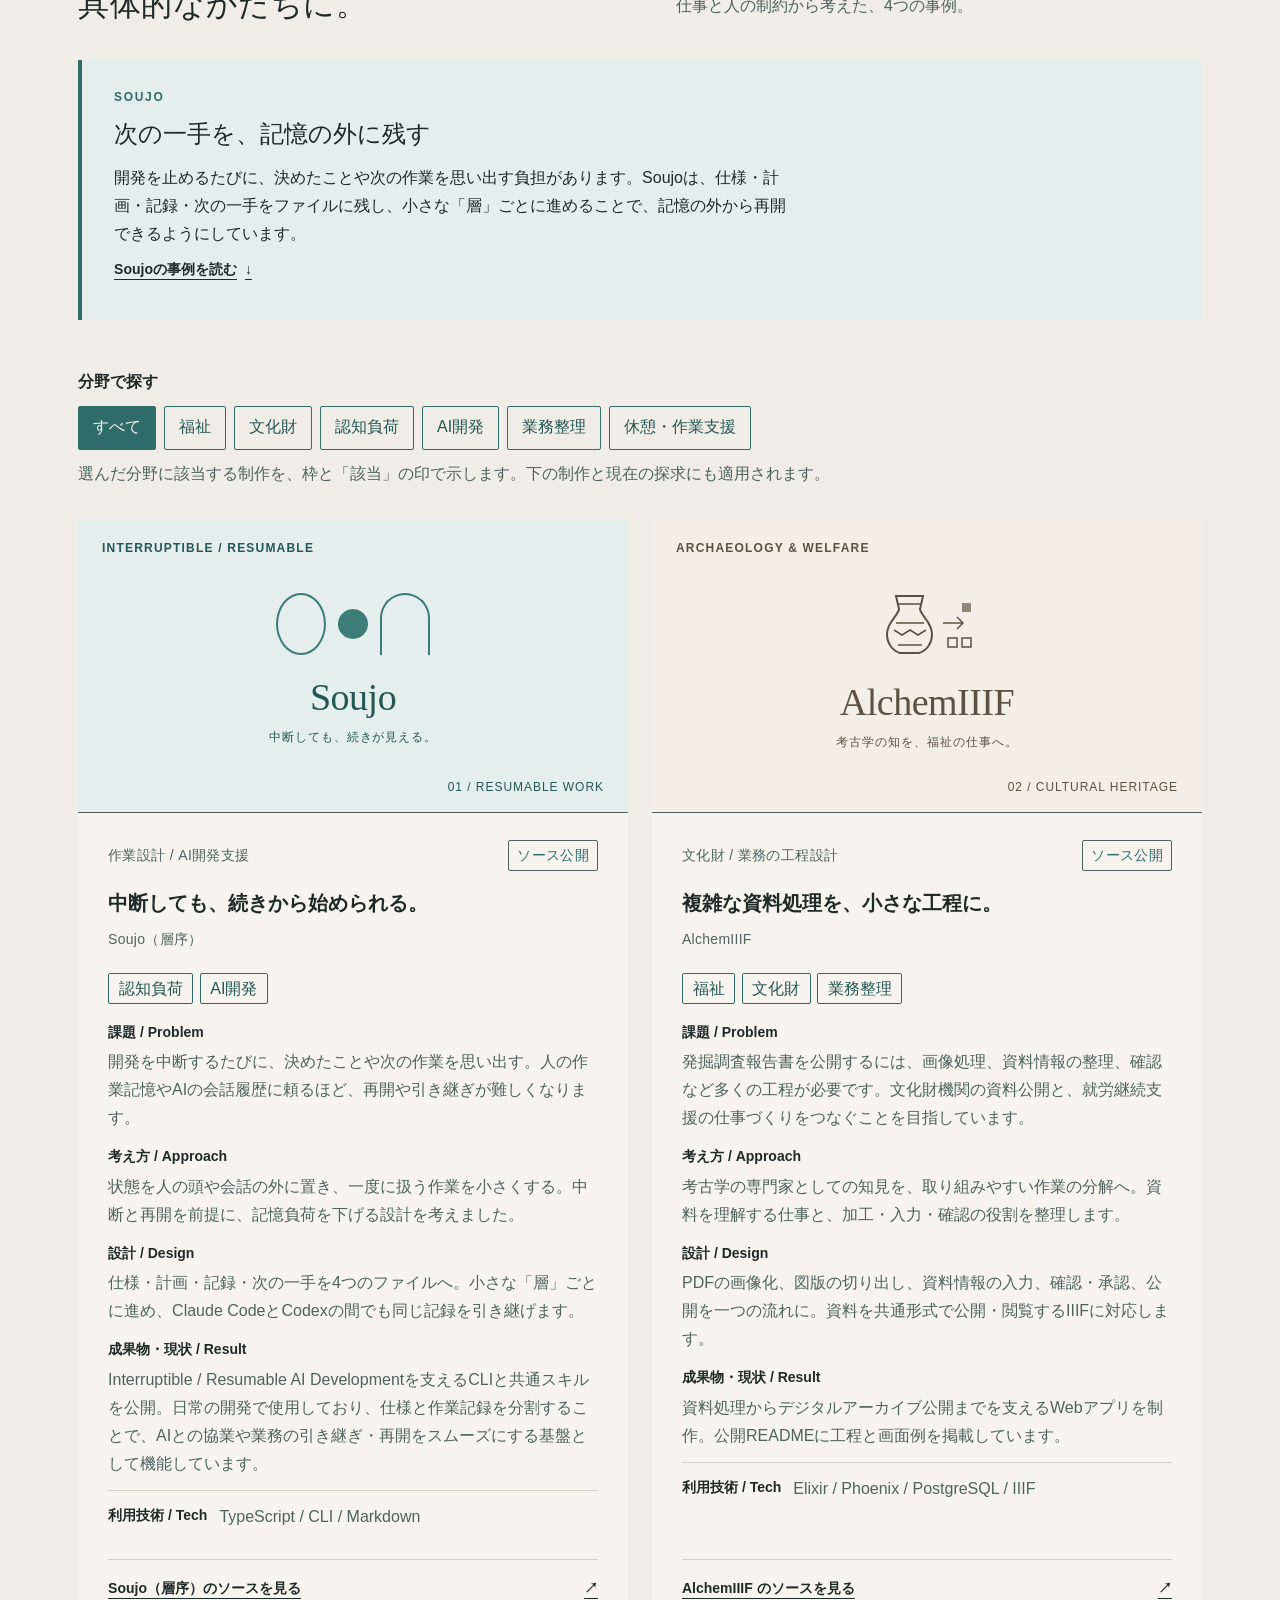
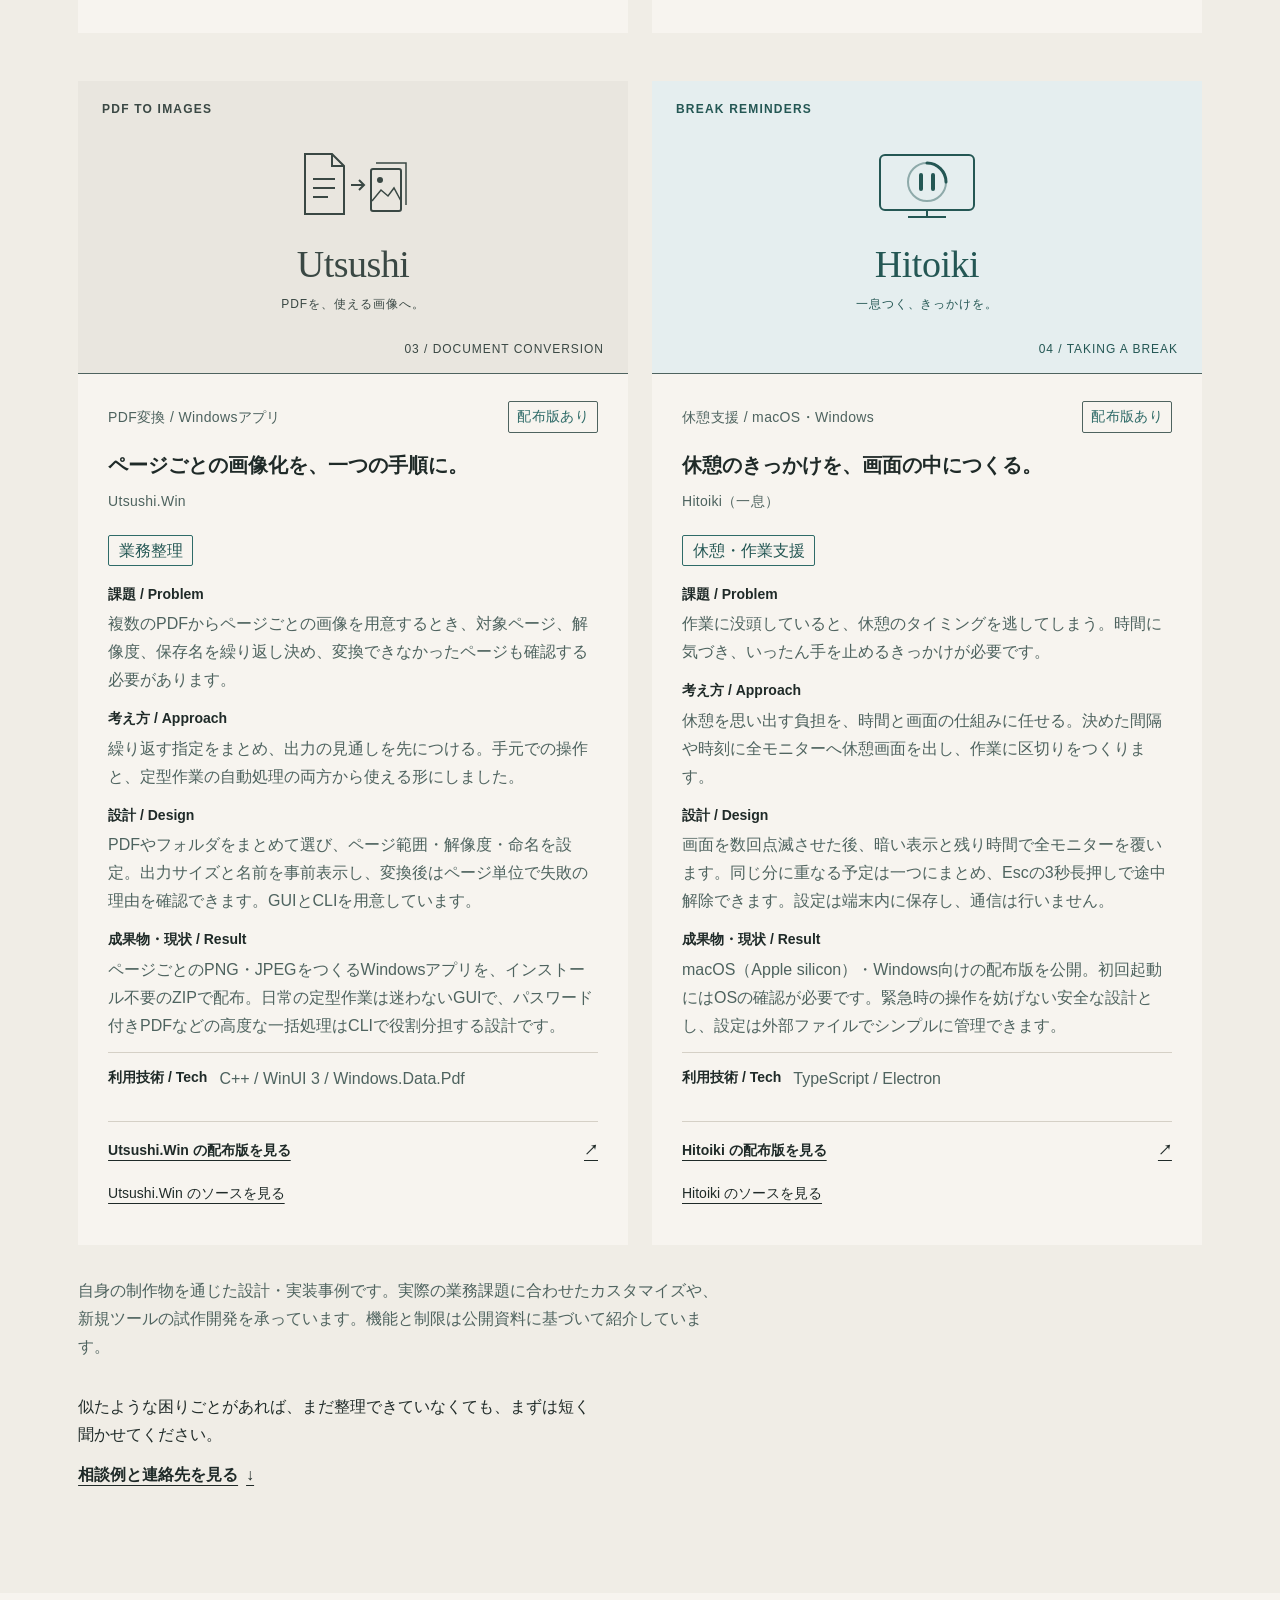
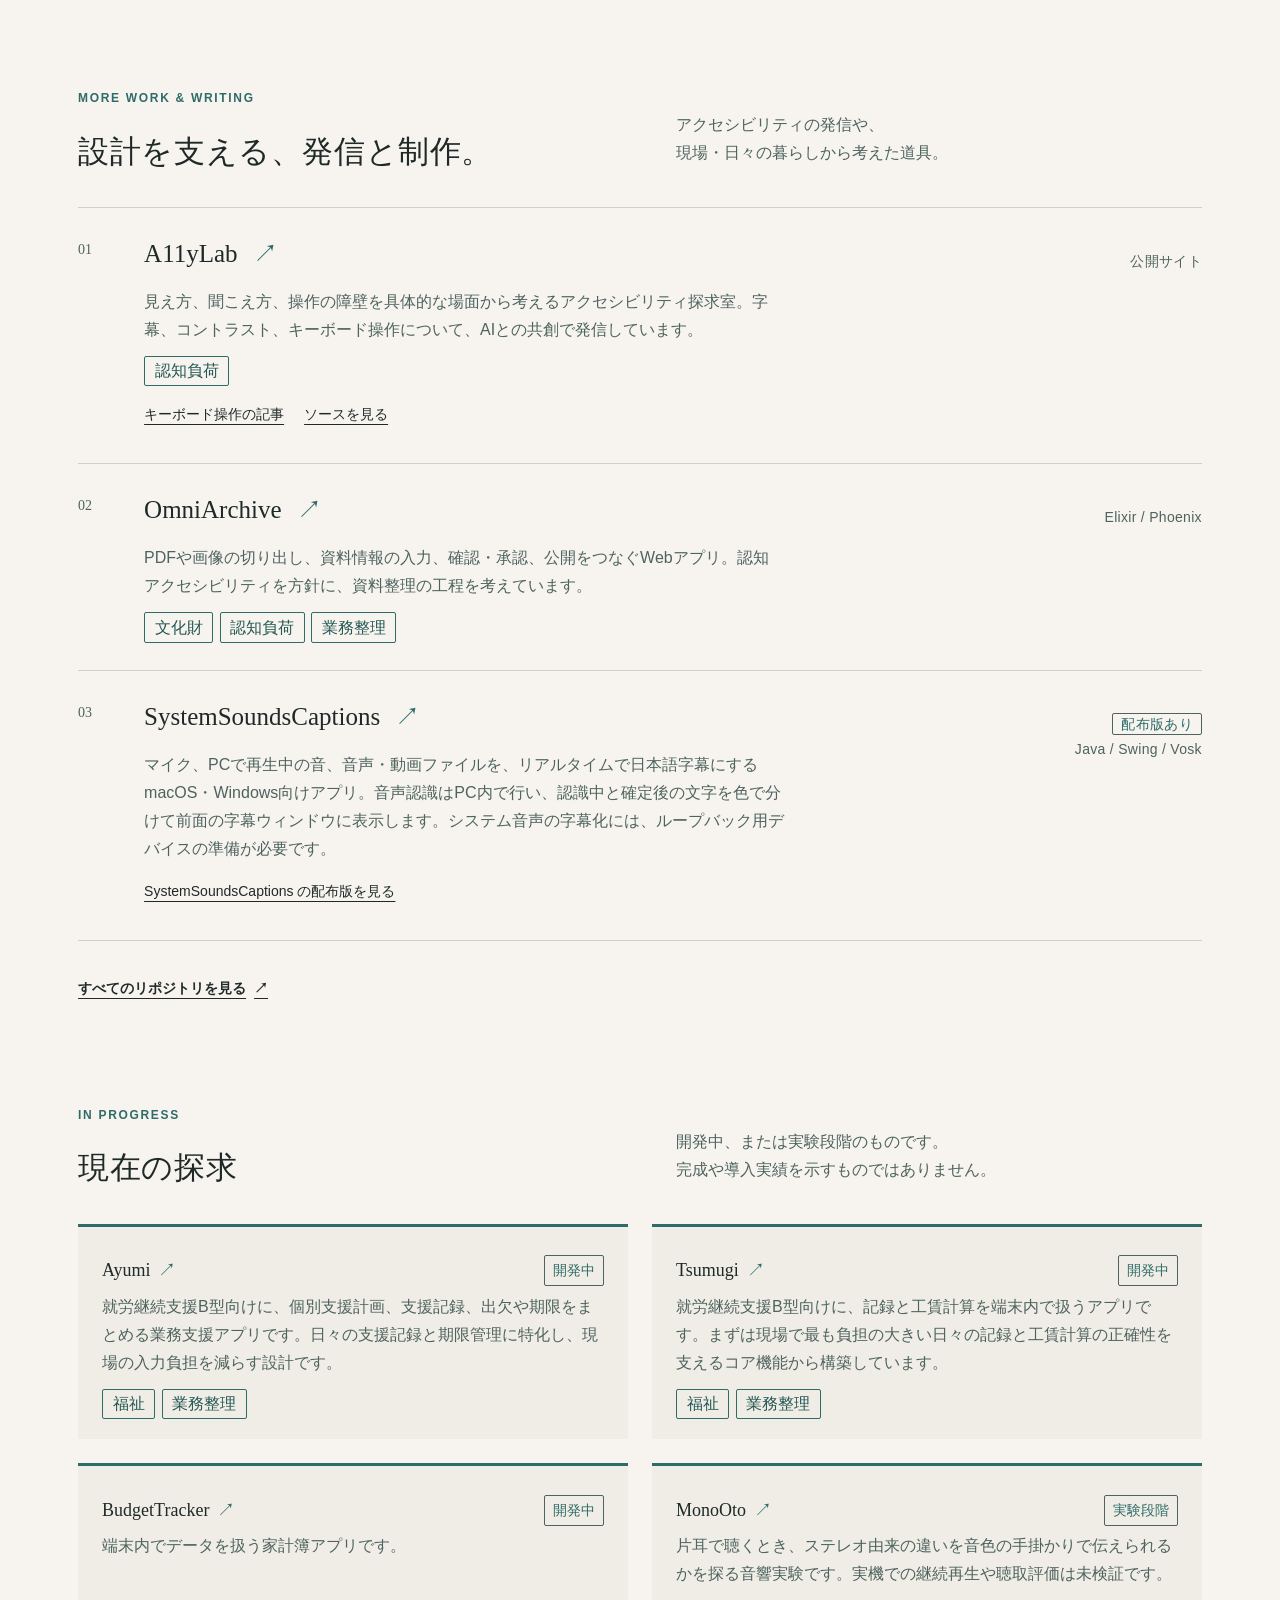
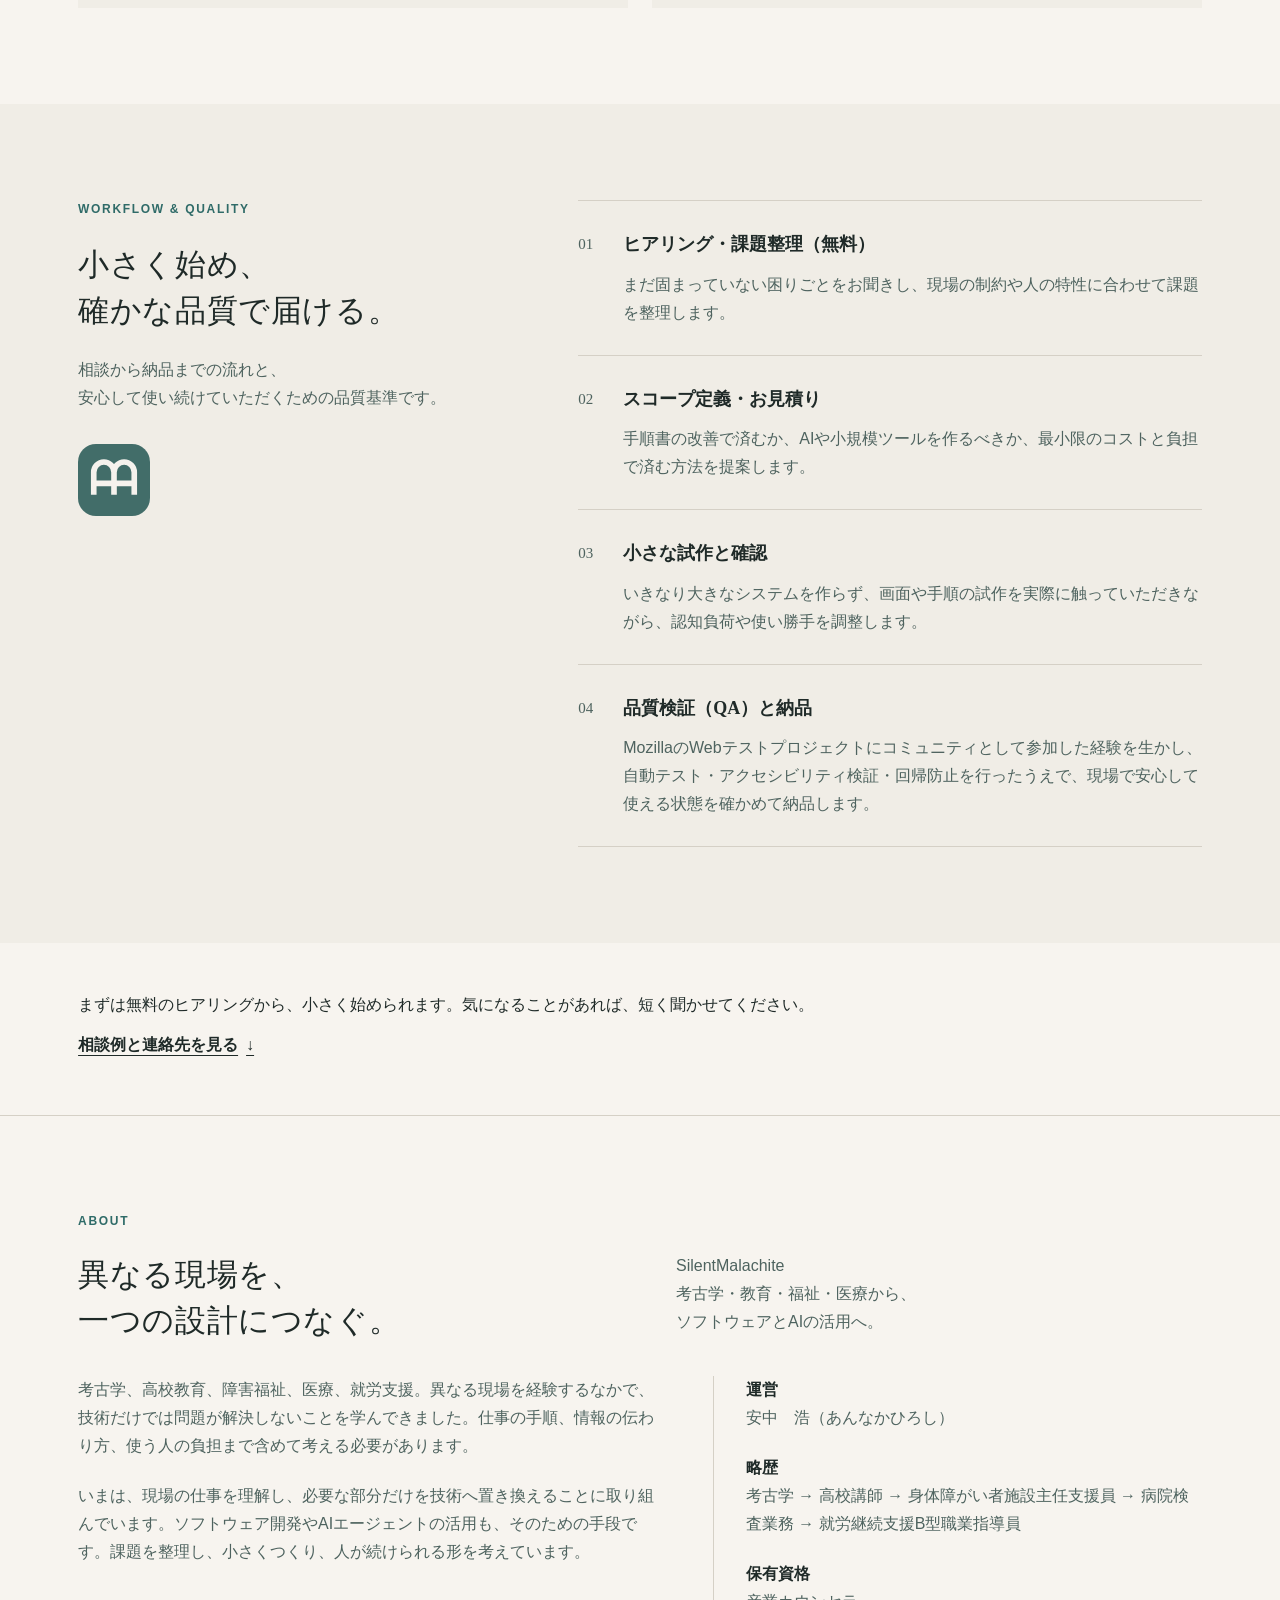
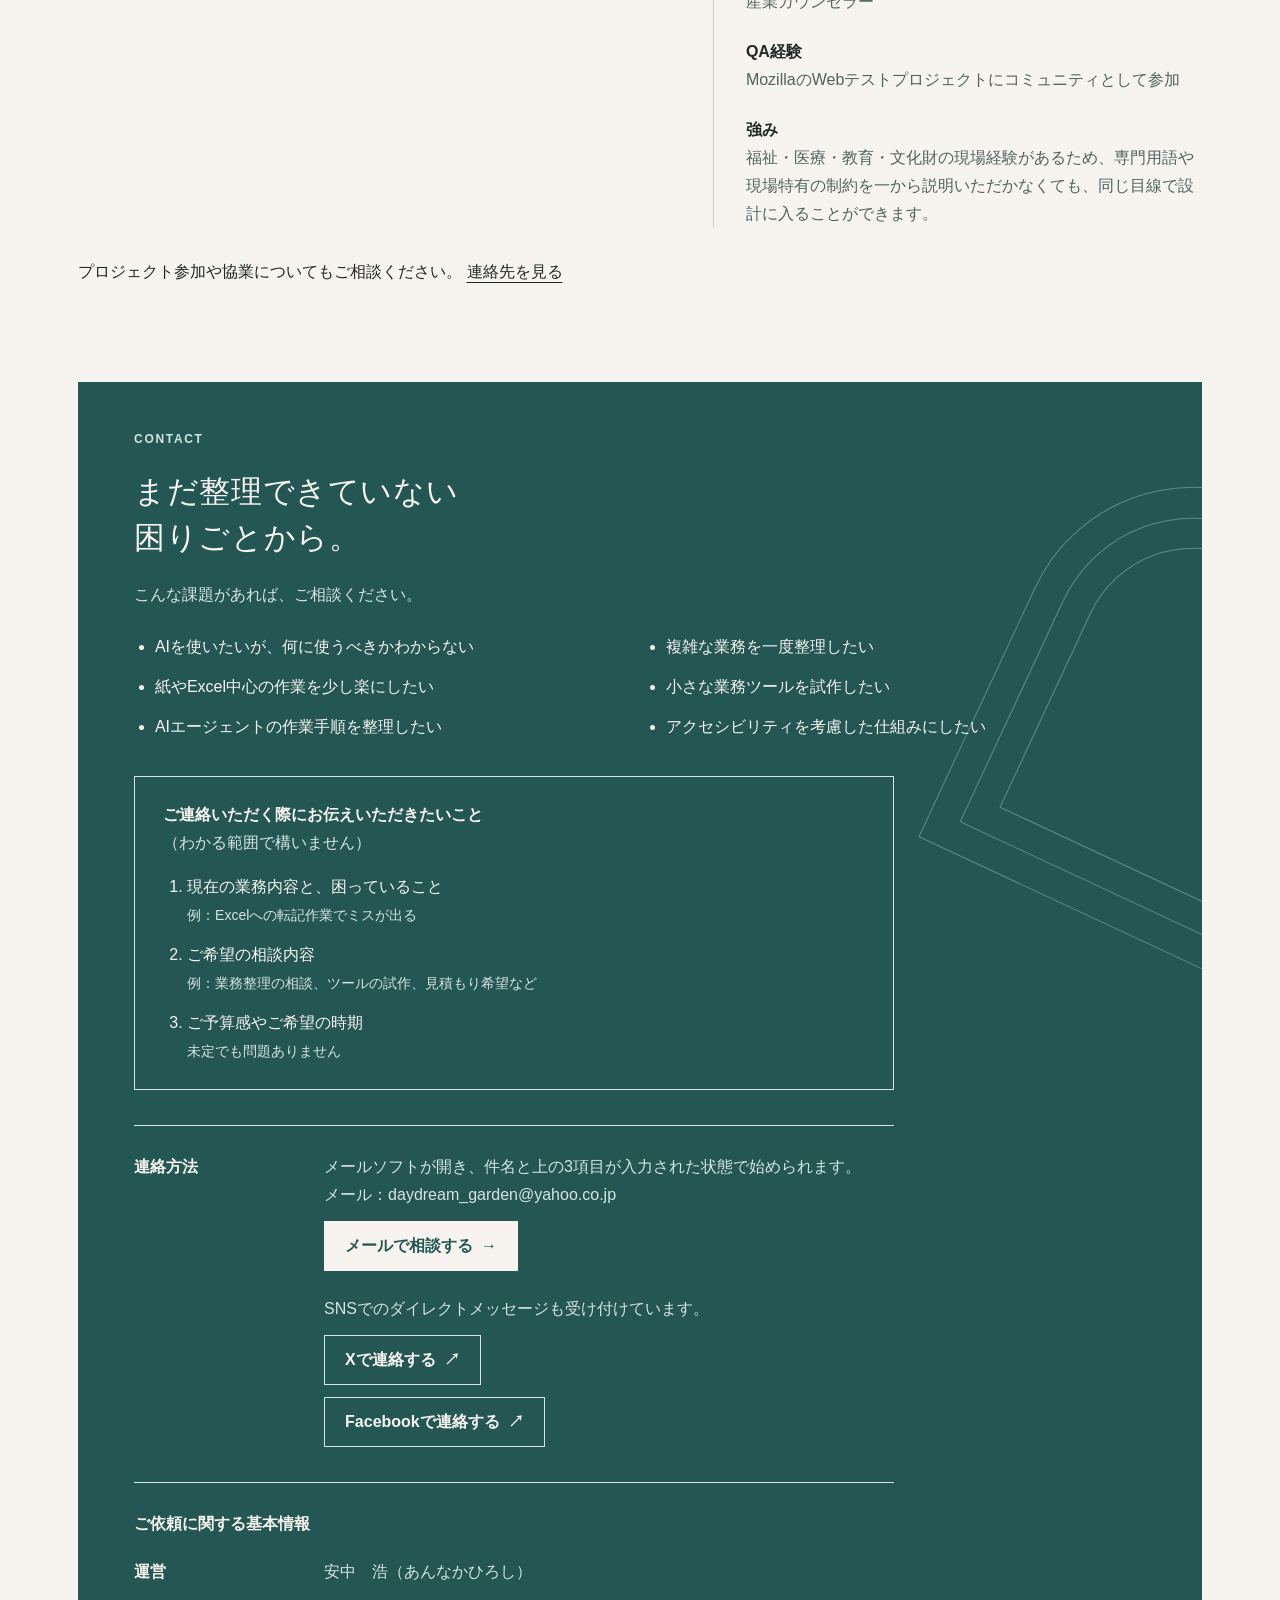
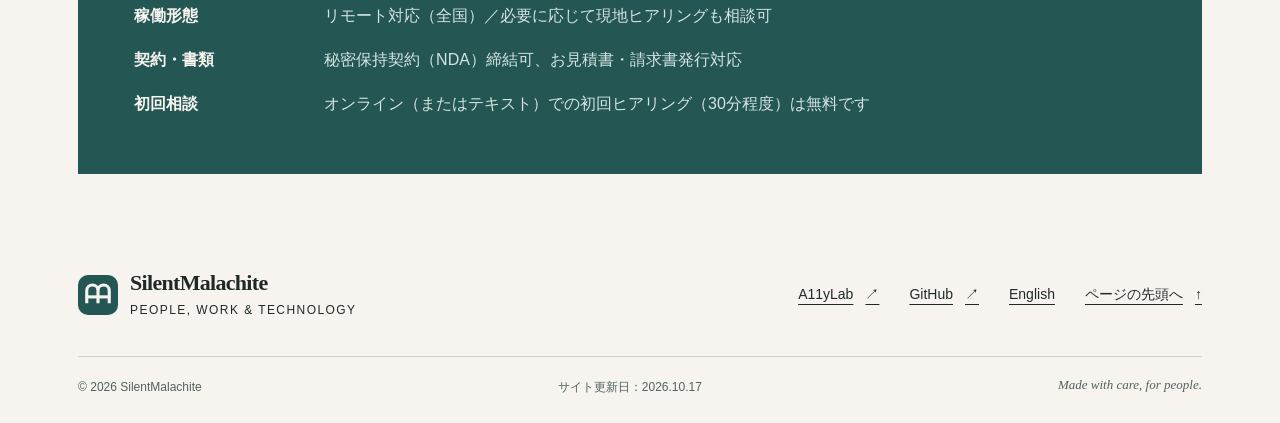
==== commit da72b29d: "feat: Add mid-page contact prompts after case studies and workflow - Replace the case-study contact " ====
--- a/site/index.html
+++ b/site/index.html
@@ -223,7 +223,10 @@
       </div>
       <p class="filter-empty" data-filter-empty="projects" hidden>この分野に該当する事例はありません。</p>
       <p class="case-context">自身の制作物を通じた設計・実装事例です。実際の業務課題に合わせたカスタマイズや、新規ツールの試作開発を承っています。機能と制限は公開資料に基づいて紹介しています。</p>
-      <a class="text-link case-contact" href="#contact">似た困りごとがあれば、相談例と連絡先へ <span aria-hidden="true">↓</span></a>
+      <aside class="mid-cta" aria-label="事例を読んだあとの相談案内">
+        <p>似たような困りごとがあれば、まだ整理できていなくても、まずは短く聞かせてください。</p>
+        <a class="text-link" href="#contact">相談例と連絡先を見る <span aria-hidden="true">↓</span></a>
+      </aside>
     </section>
 
     <section class="engineering section-wrap" id="engineering" aria-labelledby="engineering-title">
@@ -274,6 +277,11 @@
         <article><span>04</span><div><h3>品質検証（QA）と納品</h3><p>MozillaのWebテストプロジェクトにコミュニティとして参加した経験を生かし、自動テスト・アクセシビリティ検証・回帰防止を行ったうえで、現場で安心して使える状態を確かめて納品します。</p></div></article>
       </div>
     </section>
+
+    <aside class="mid-cta mid-cta-band section-wrap" aria-label="依頼の流れを読んだあとの相談案内">
+      <p>まずは無料のヒアリングから、小さく始められます。気になることがあれば、短く聞かせてください。</p>
+      <a class="text-link" href="#contact">相談例と連絡先を見る <span aria-hidden="true">↓</span></a>
+    </aside>
 
     <section class="about section-wrap" id="about" aria-labelledby="about-title">
       <div class="section-intro">
--- a/site/assets/styles.css
+++ b/site/assets/styles.css
@@ -1461,14 +1461,25 @@
   margin-top:28px;
   font-size:var(--text-md);
 }
-/* 事例を読み終えた位置から、相談例と連絡先へ進めるようにする。 */
-.case-contact {
-  margin-top:var(--space-md);
+/* 長い節を読み終えた位置から、相談例と連絡先へ戻れるようにする。 */
+.mid-cta {
+  margin-top:var(--space-lg);
+  max-width:72ch;
+}
+.mid-cta .text-link {
+  margin-top:var(--space-3xs);
   font-size:var(--text-md);
 }
-:lang(ja) .case-contact {
+:lang(ja) .mid-cta {
   word-break:keep-all;
   word-break:auto-phrase;
+}
+/* 節と節の間に置く場合は、前後の節と区切って余白を取る。 */
+.mid-cta-band {
+  margin-top:0;
+  max-width:none;
+  padding-block:var(--space-xl);
+  border-bottom:1px solid var(--line);
 }
 .case-details {
   margin:0 0 28px;
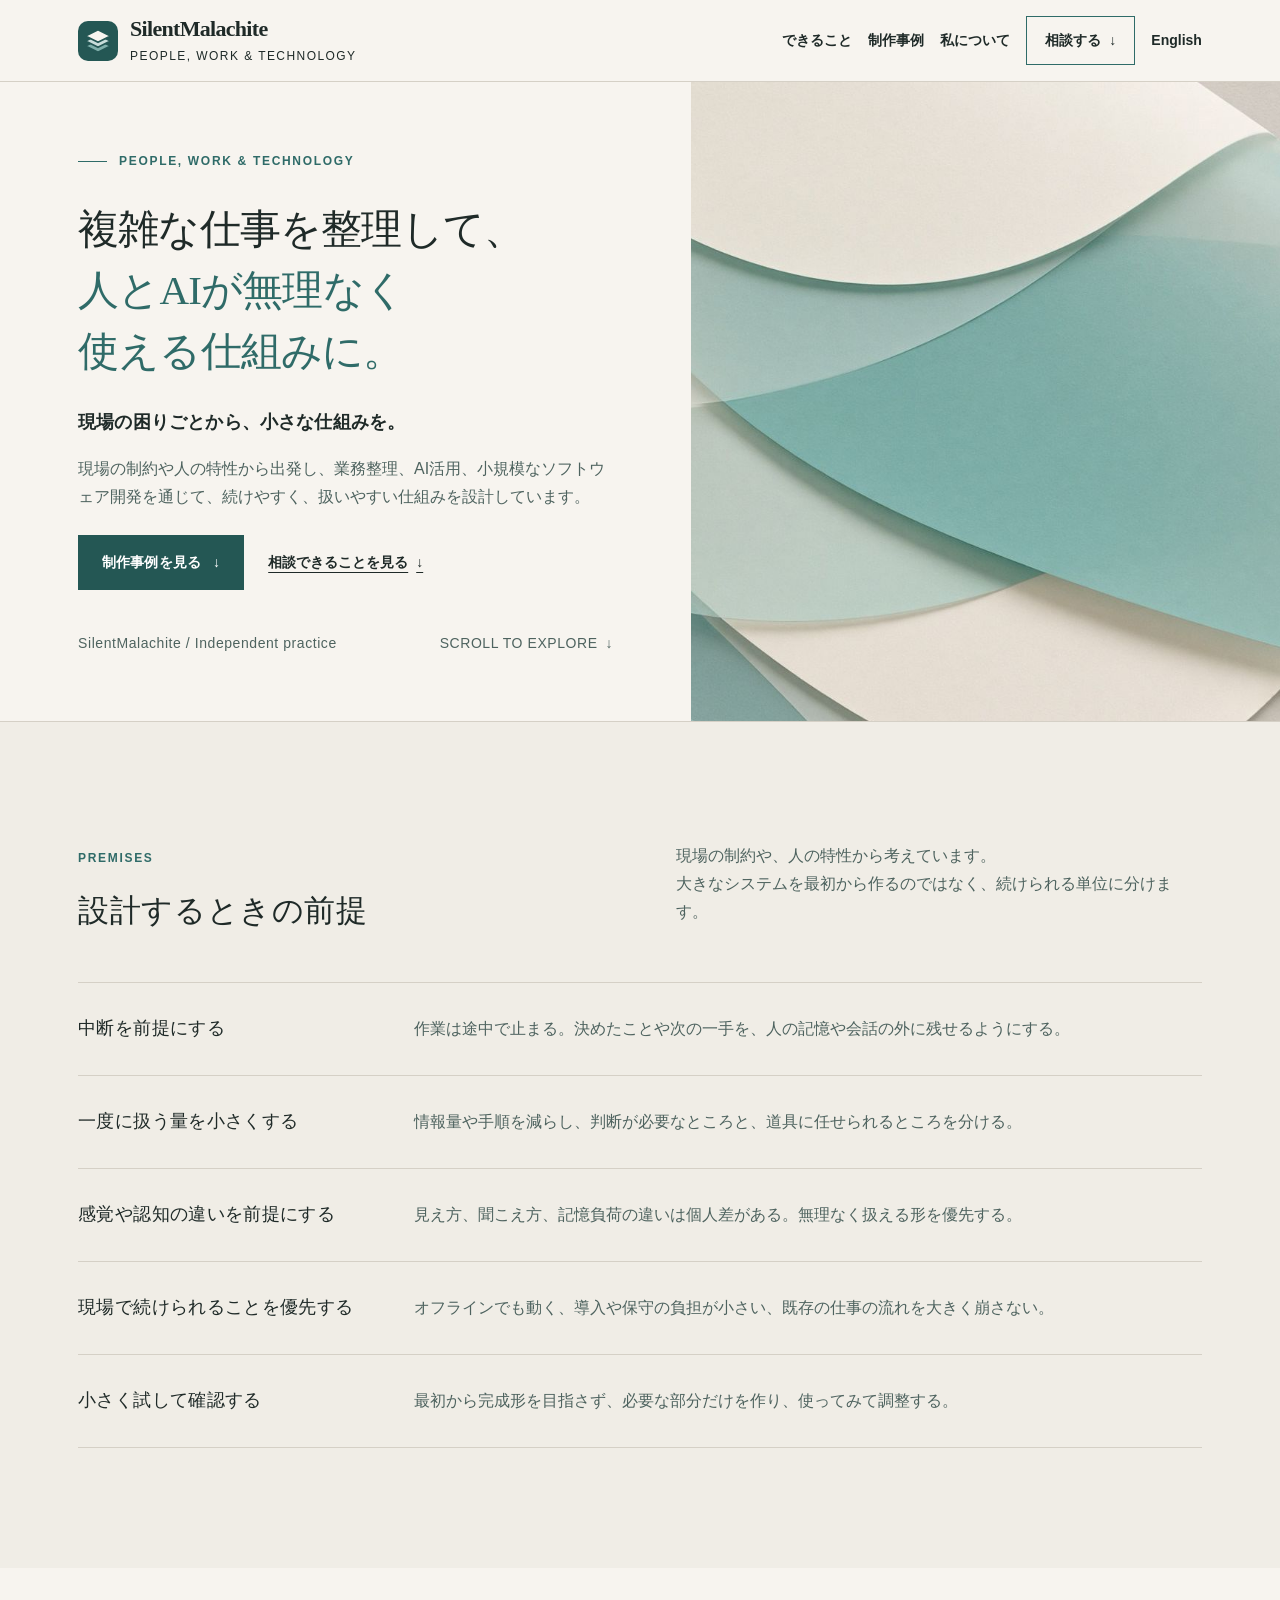
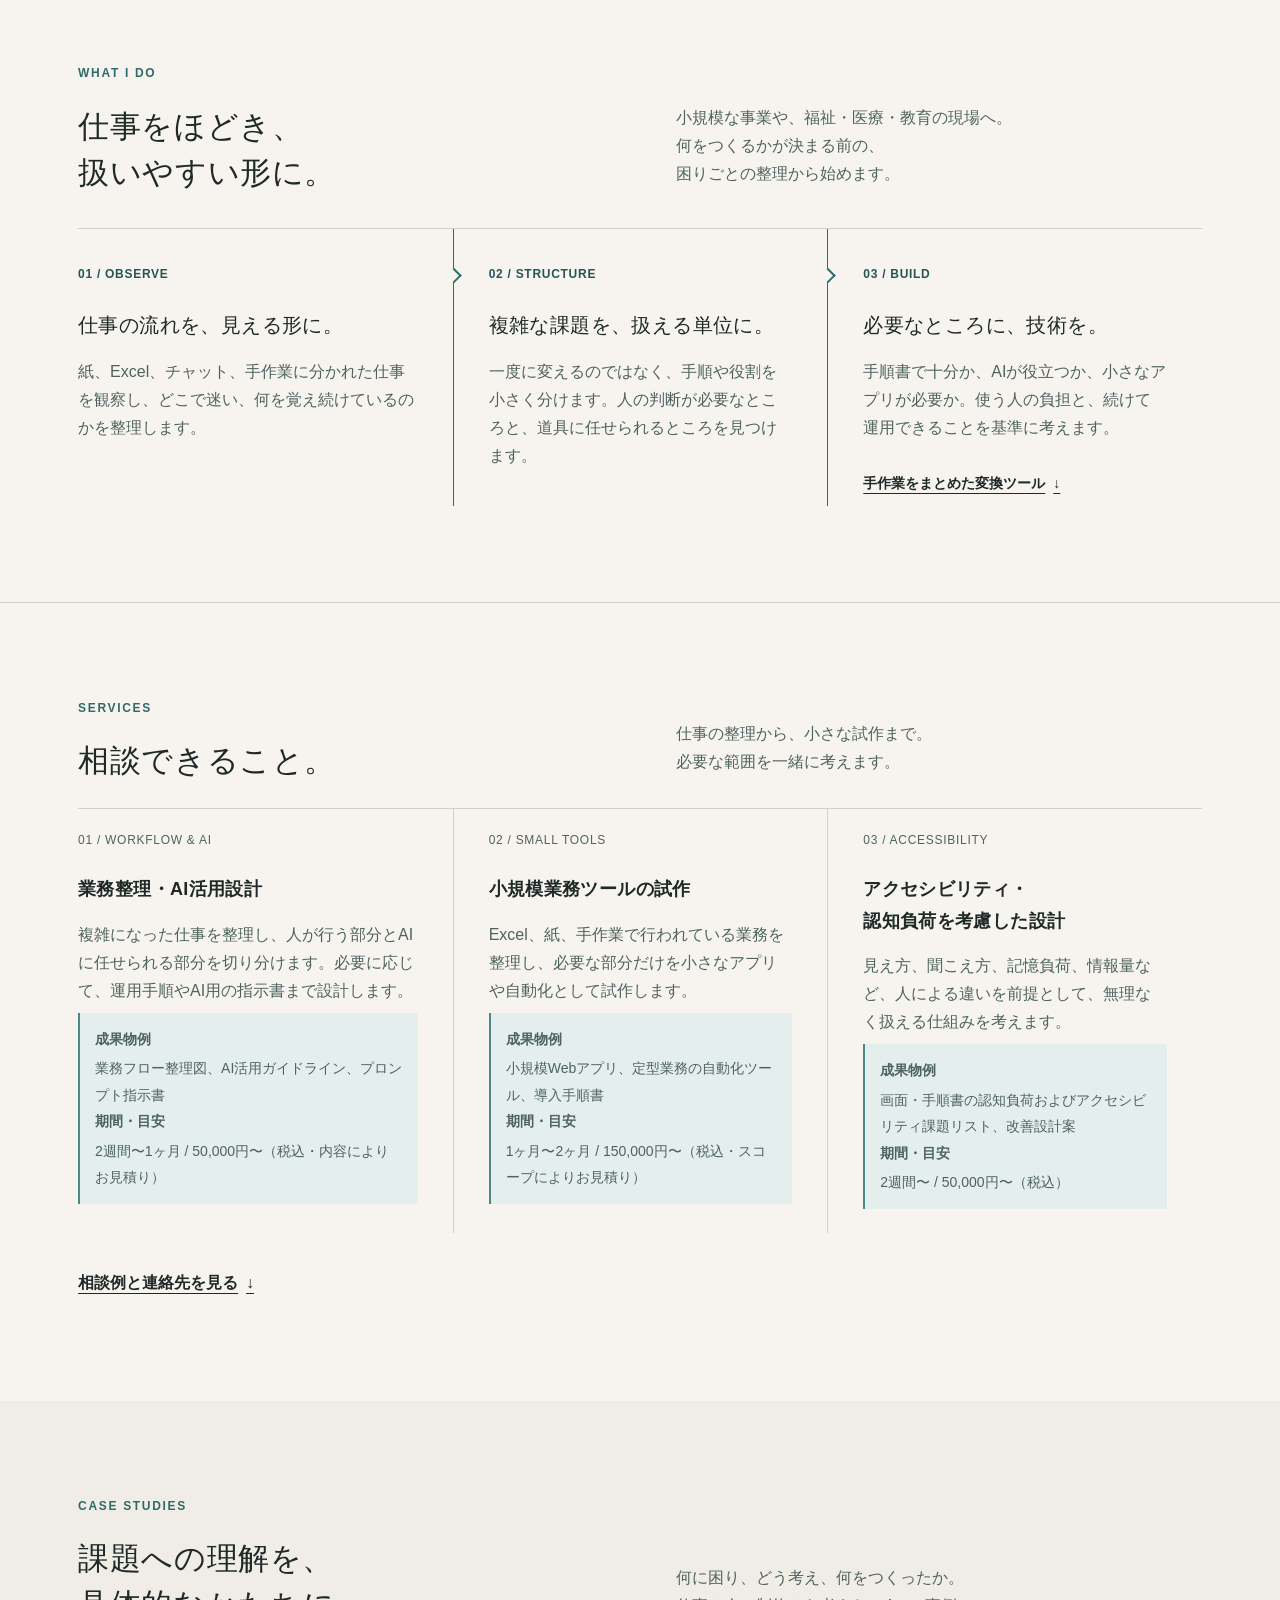
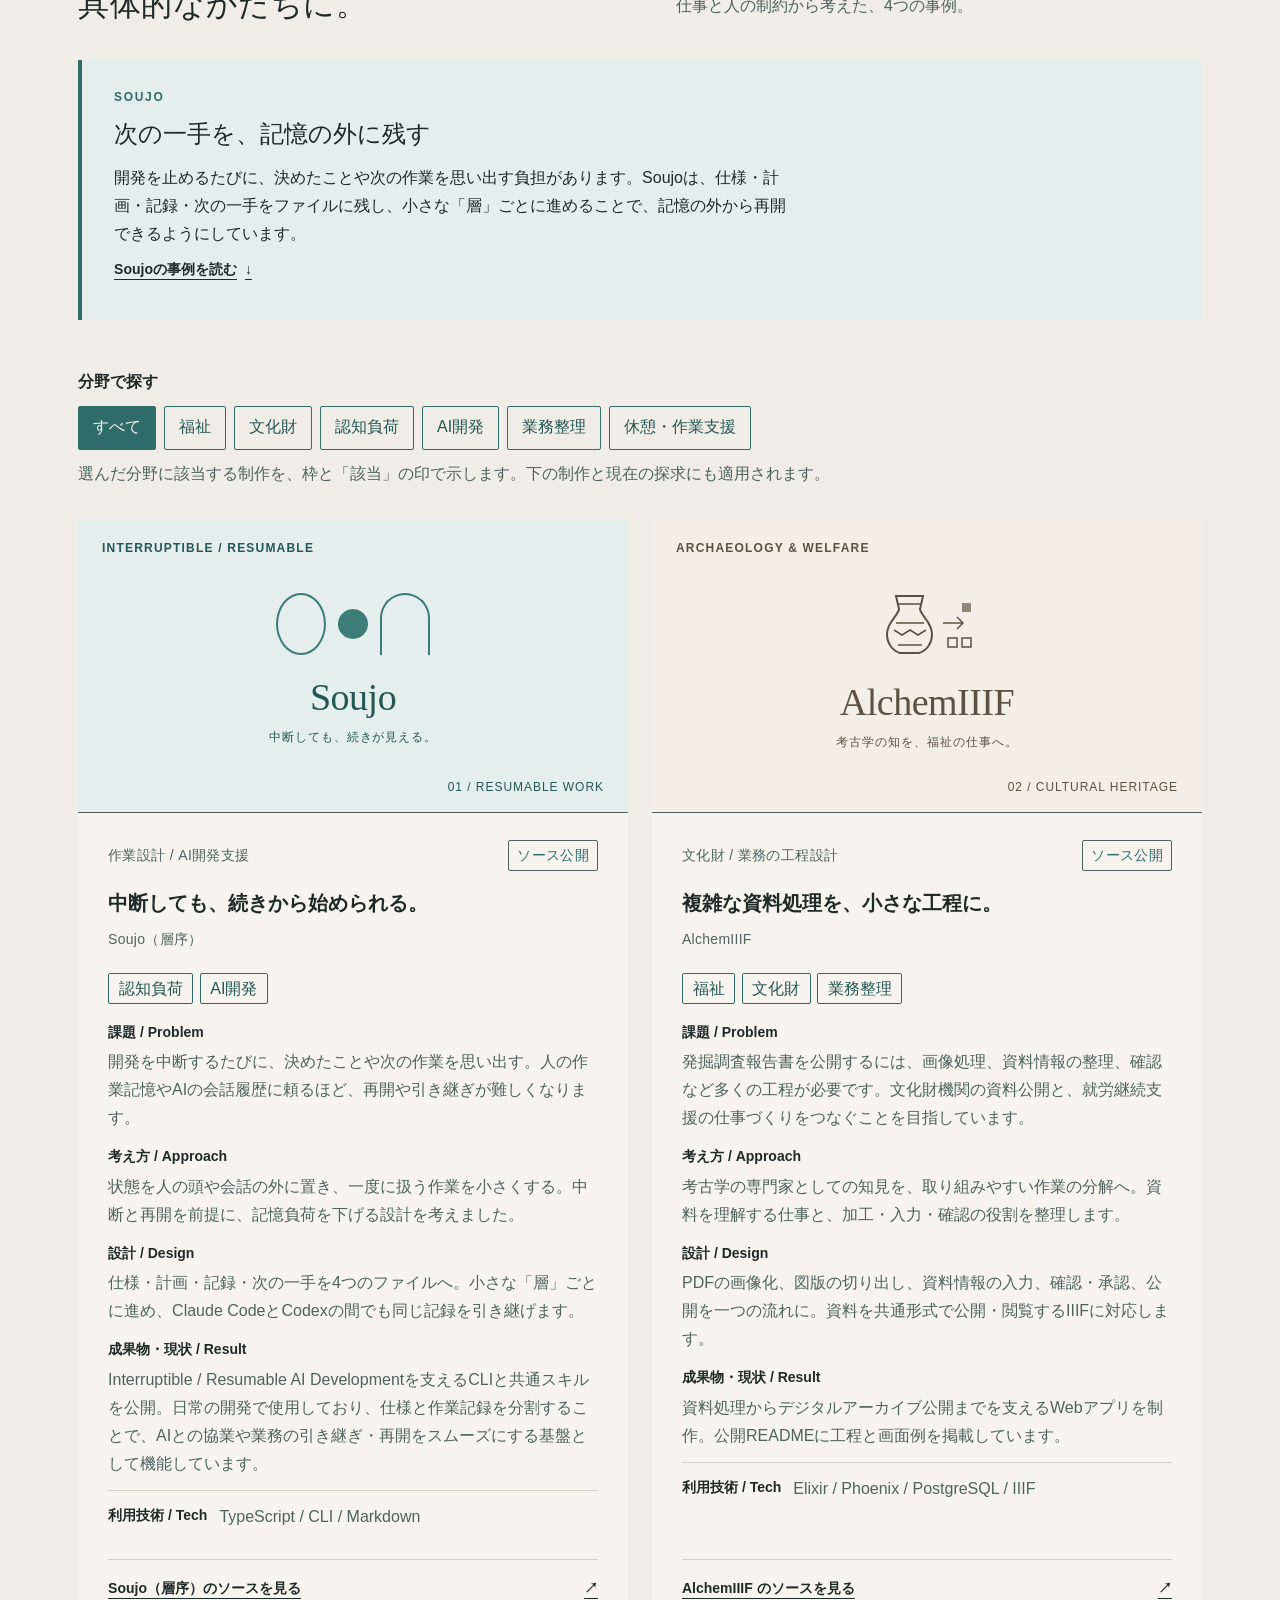
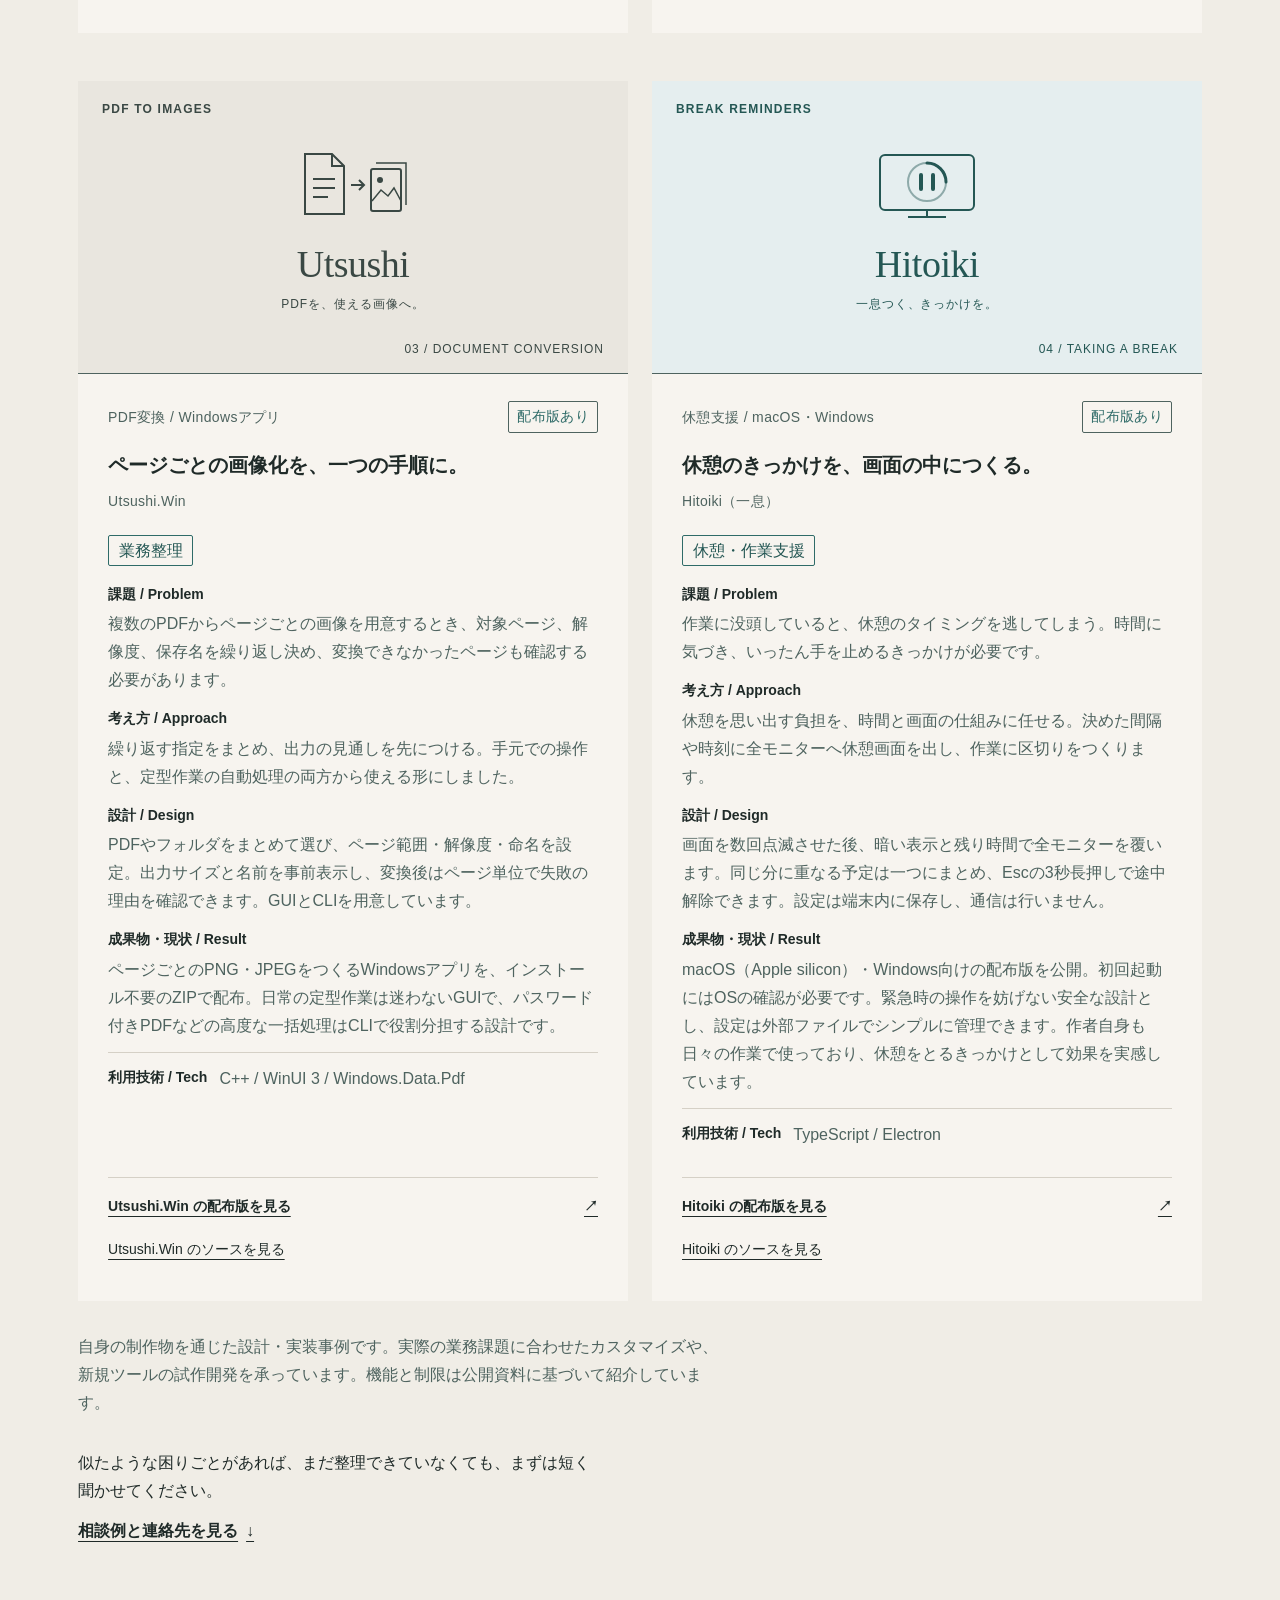
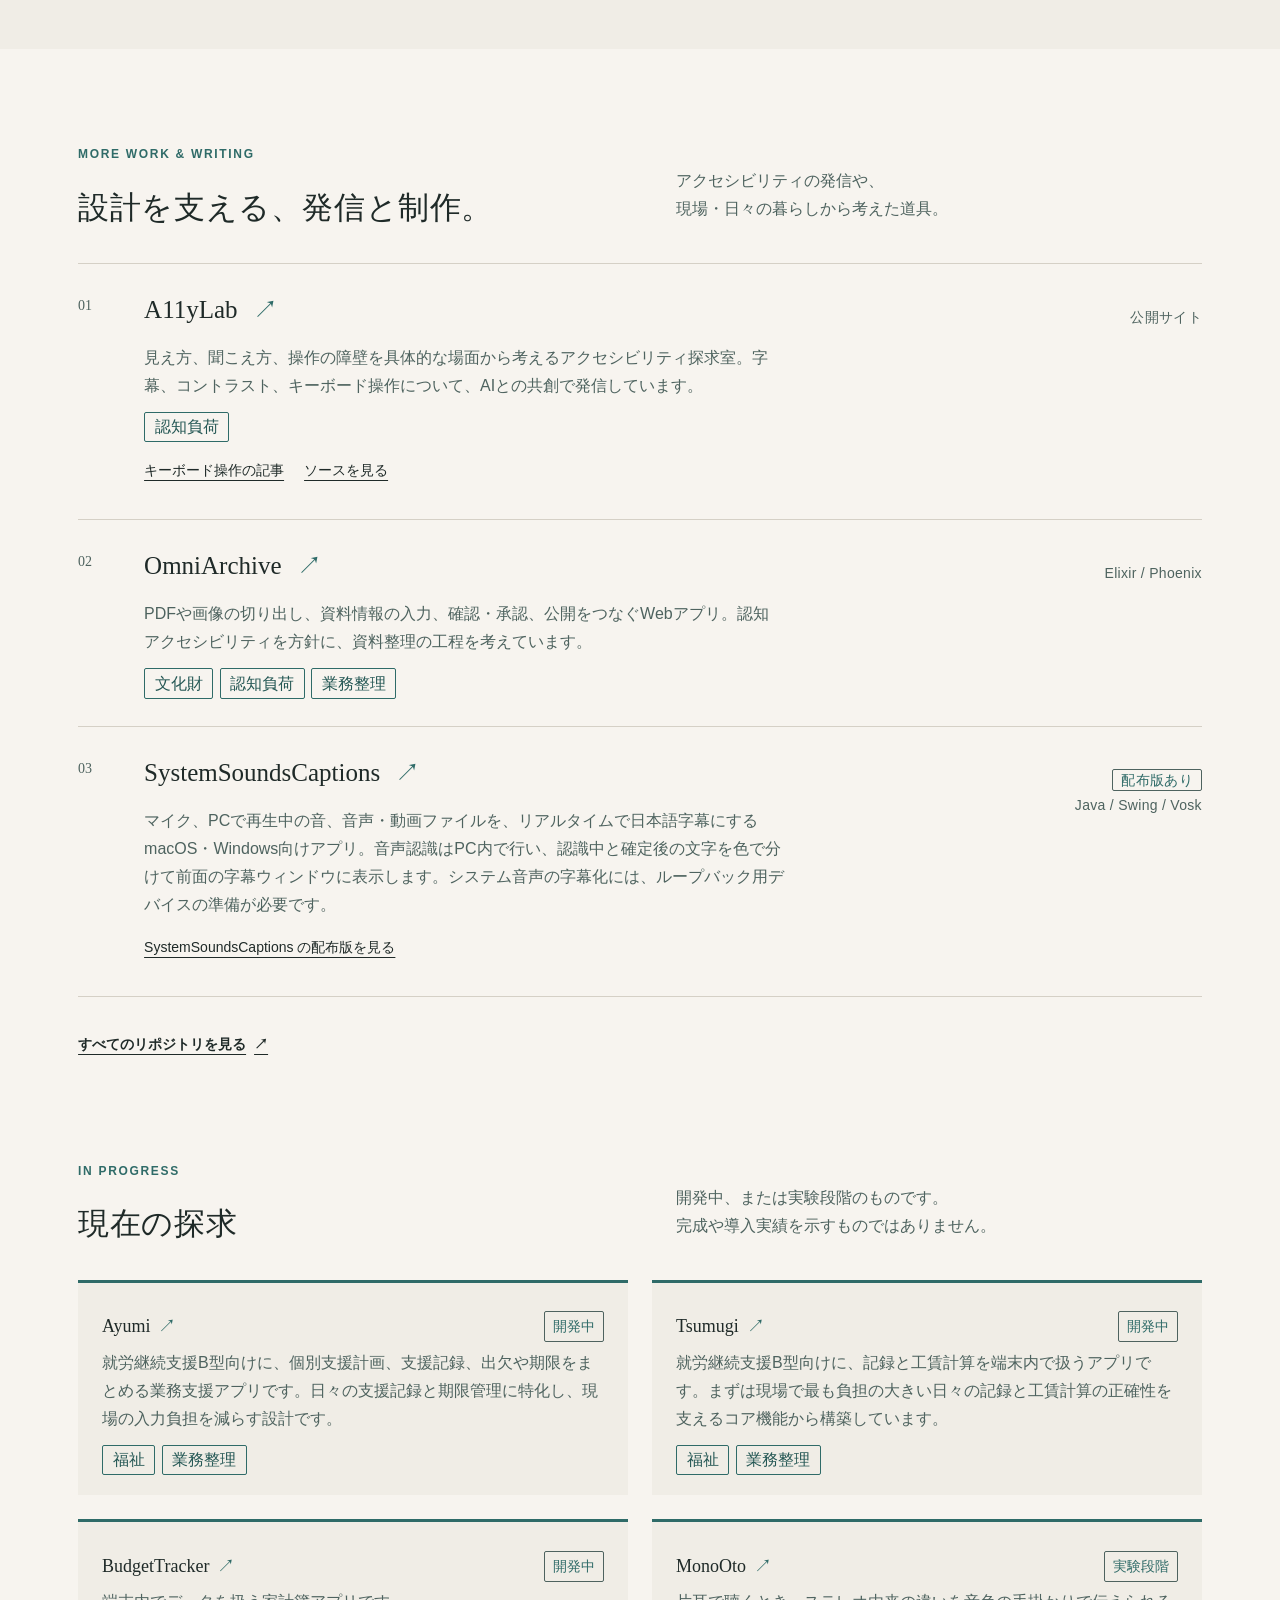
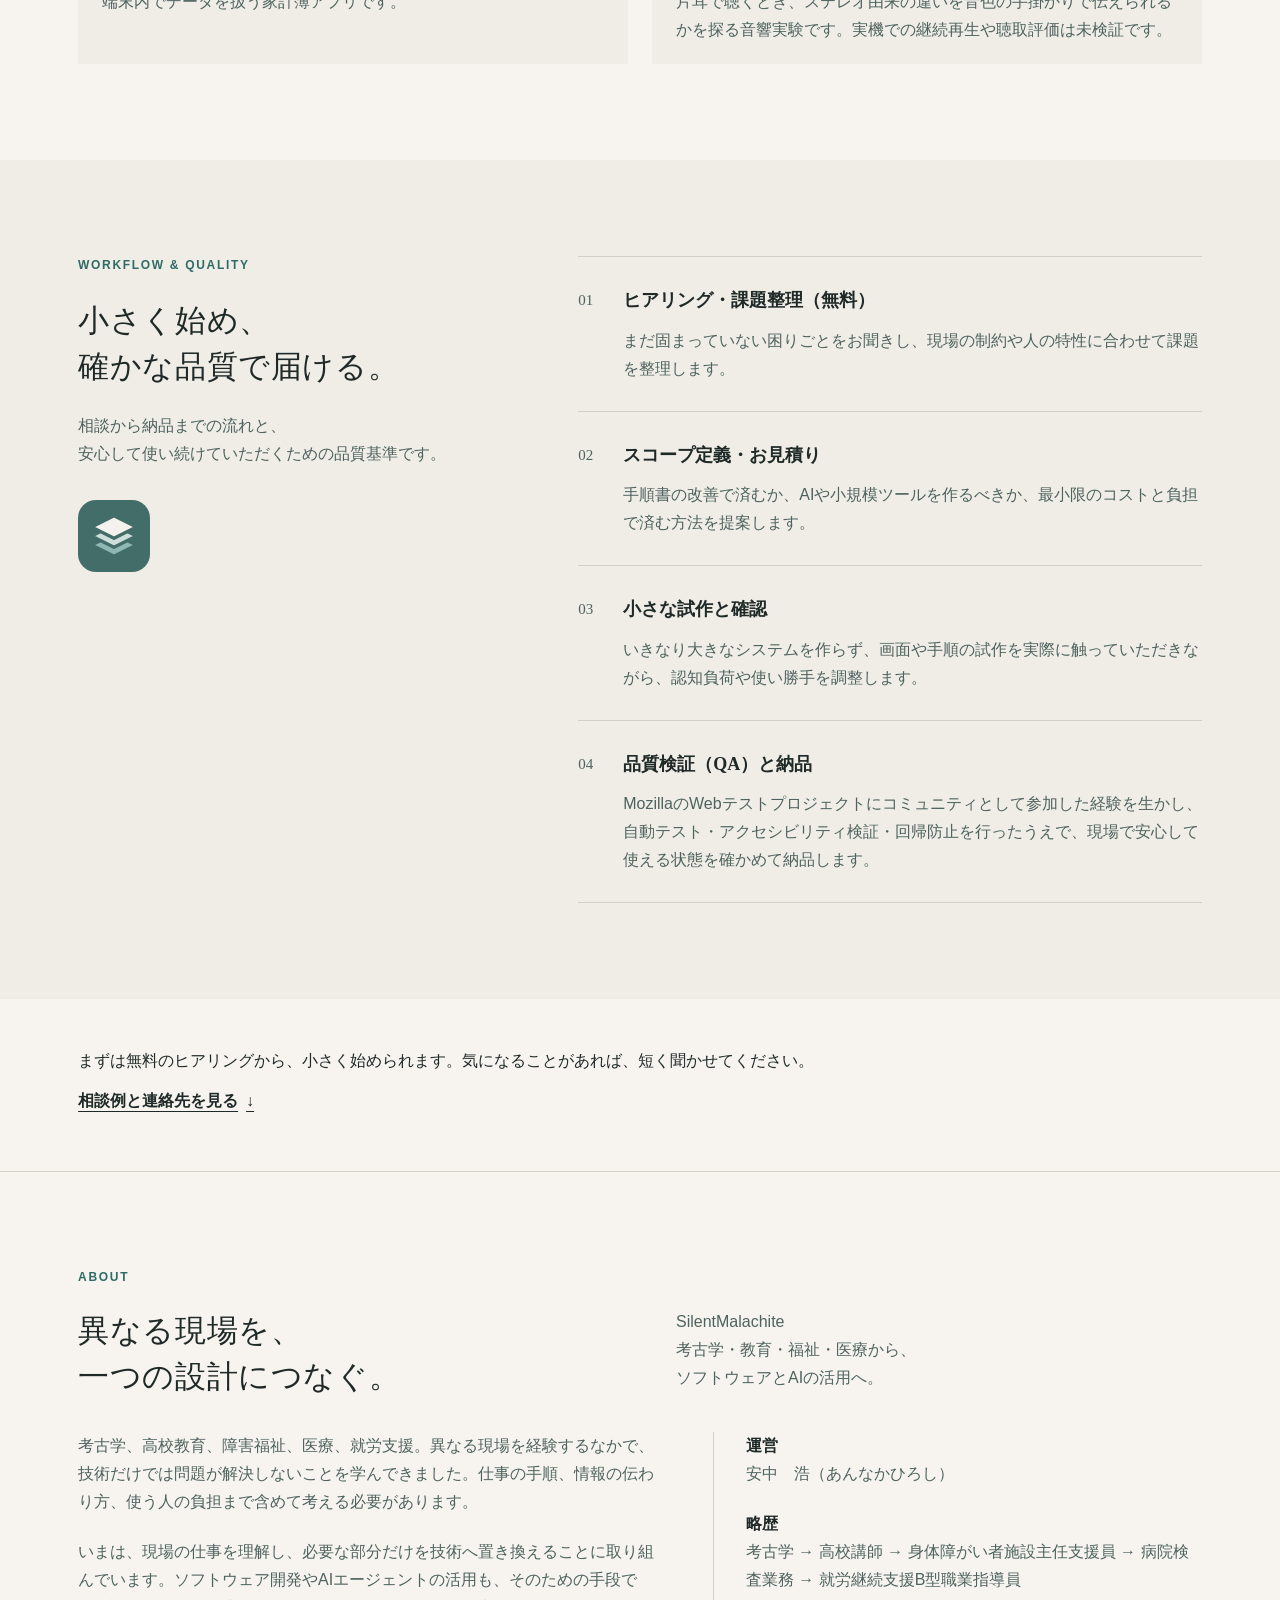
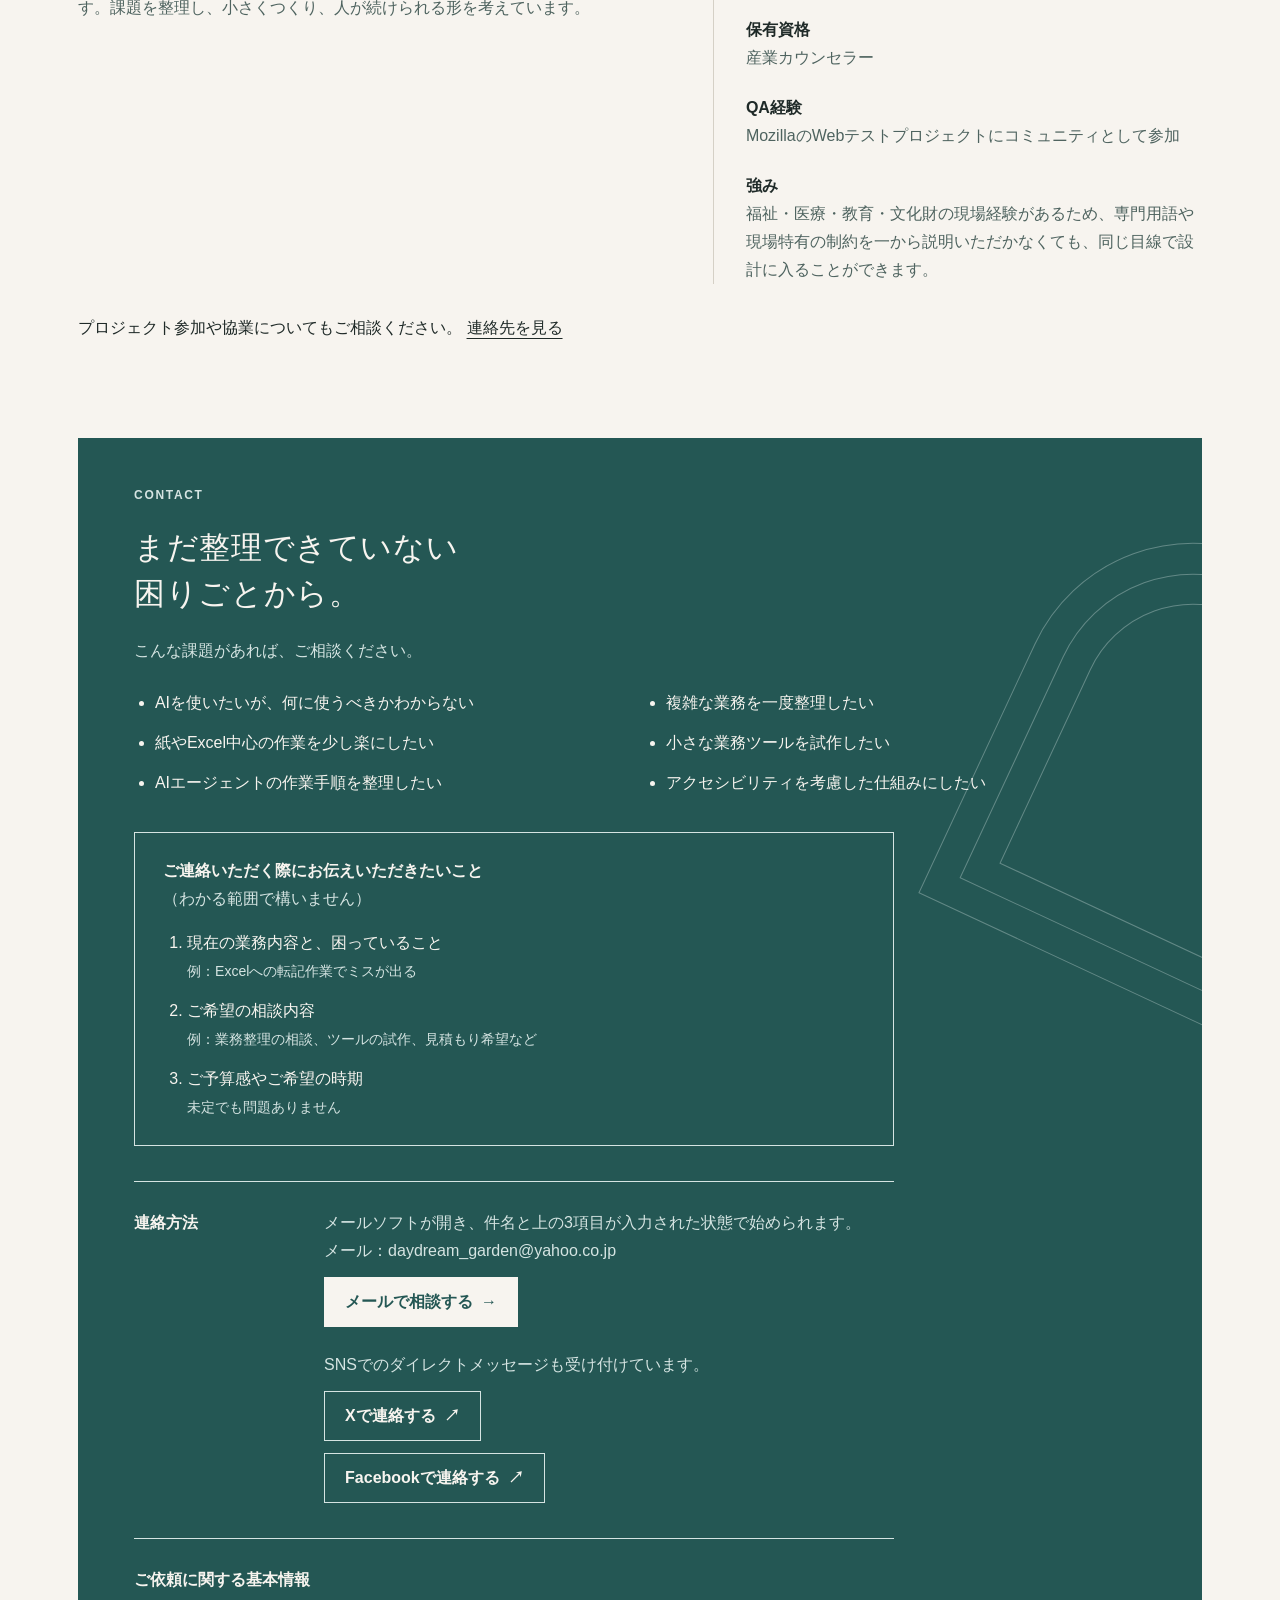
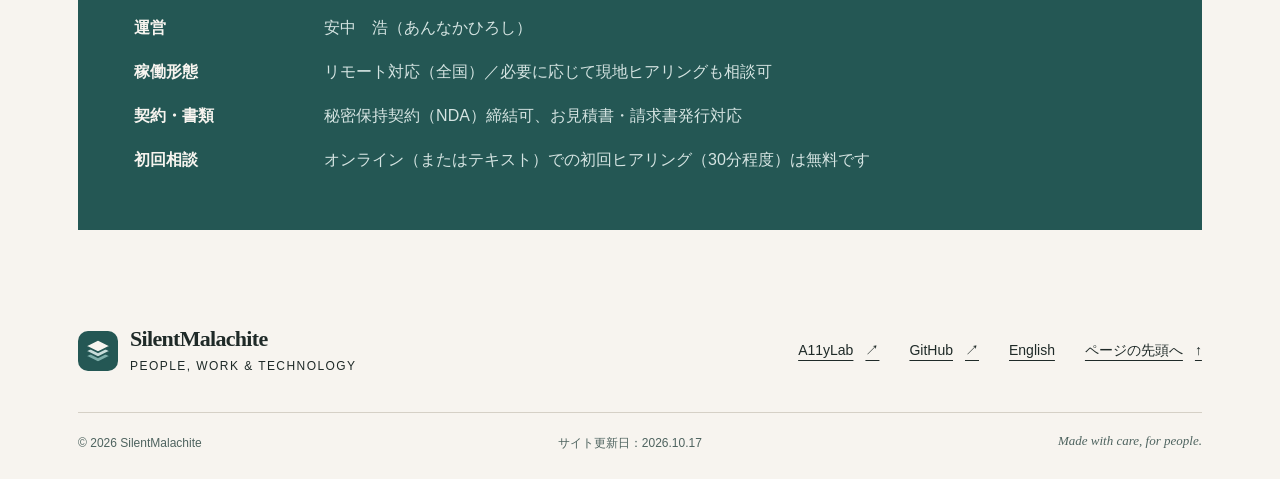
==== commit d892e30d: "feat: Note the author's own use of Hitoiki in both languages Add to the Hitoiki result that the auth" ====
--- a/site/index.html
+++ b/site/index.html
@@ -21,7 +21,7 @@
   <meta property="og:image:alt" content="複雑な仕事を整理して、人とAIが無理なく使える仕組みに。SilentMalachiteとティールの経路の図版。">
   <meta name="twitter:card" content="summary_large_image">
   <link rel="icon" type="image/svg+xml" href="./assets/favicon.svg">
-  <link rel="stylesheet" href="./assets/styles.css?v=20261017-contact">
+  <link rel="stylesheet" href="./assets/styles.css?v=20261017-midcta">
 </head>
 <body>
   <a class="skip-link" href="#main">本文へスキップ</a>
@@ -213,7 +213,7 @@
               <div><dt>課題 / Problem</dt><dd>作業に没頭していると、休憩のタイミングを逃してしまう。時間に気づき、いったん手を止めるきっかけが必要です。</dd></div>
               <div><dt>考え方 / Approach</dt><dd>休憩を思い出す負担を、時間と画面の仕組みに任せる。決めた間隔や時刻に全モニターへ休憩画面を出し、作業に区切りをつくります。</dd></div>
               <div><dt>設計 / Design</dt><dd>画面を数回点滅させた後、暗い表示と残り時間で全モニターを覆います。同じ分に重なる予定は一つにまとめ、Escの3秒長押しで途中解除できます。設定は端末内に保存し、通信は行いません。</dd></div>
-              <div><dt>成果物・現状 / Result</dt><dd>macOS（Apple silicon）・Windows向けの配布版を公開。初回起動にはOSの確認が必要です。緊急時の操作を妨げない安全な設計とし、設定は外部ファイルでシンプルに管理できます。</dd></div>
+              <div><dt>成果物・現状 / Result</dt><dd>macOS（Apple silicon）・Windows向けの配布版を公開。初回起動にはOSの確認が必要です。緊急時の操作を妨げない安全な設計とし、設定は外部ファイルでシンプルに管理できます。作者自身も日々の作業で使っており、休憩をとるきっかけとして効果を実感しています。</dd></div>
               <div><dt>利用技術 / Tech</dt><dd>TypeScript / Electron</dd></div>
             </dl>
             <a class="project-link" href="https://github.com/SilentMalachite/hitoiki/releases">Hitoiki の配布版を見る <span aria-hidden="true">↗</span></a>
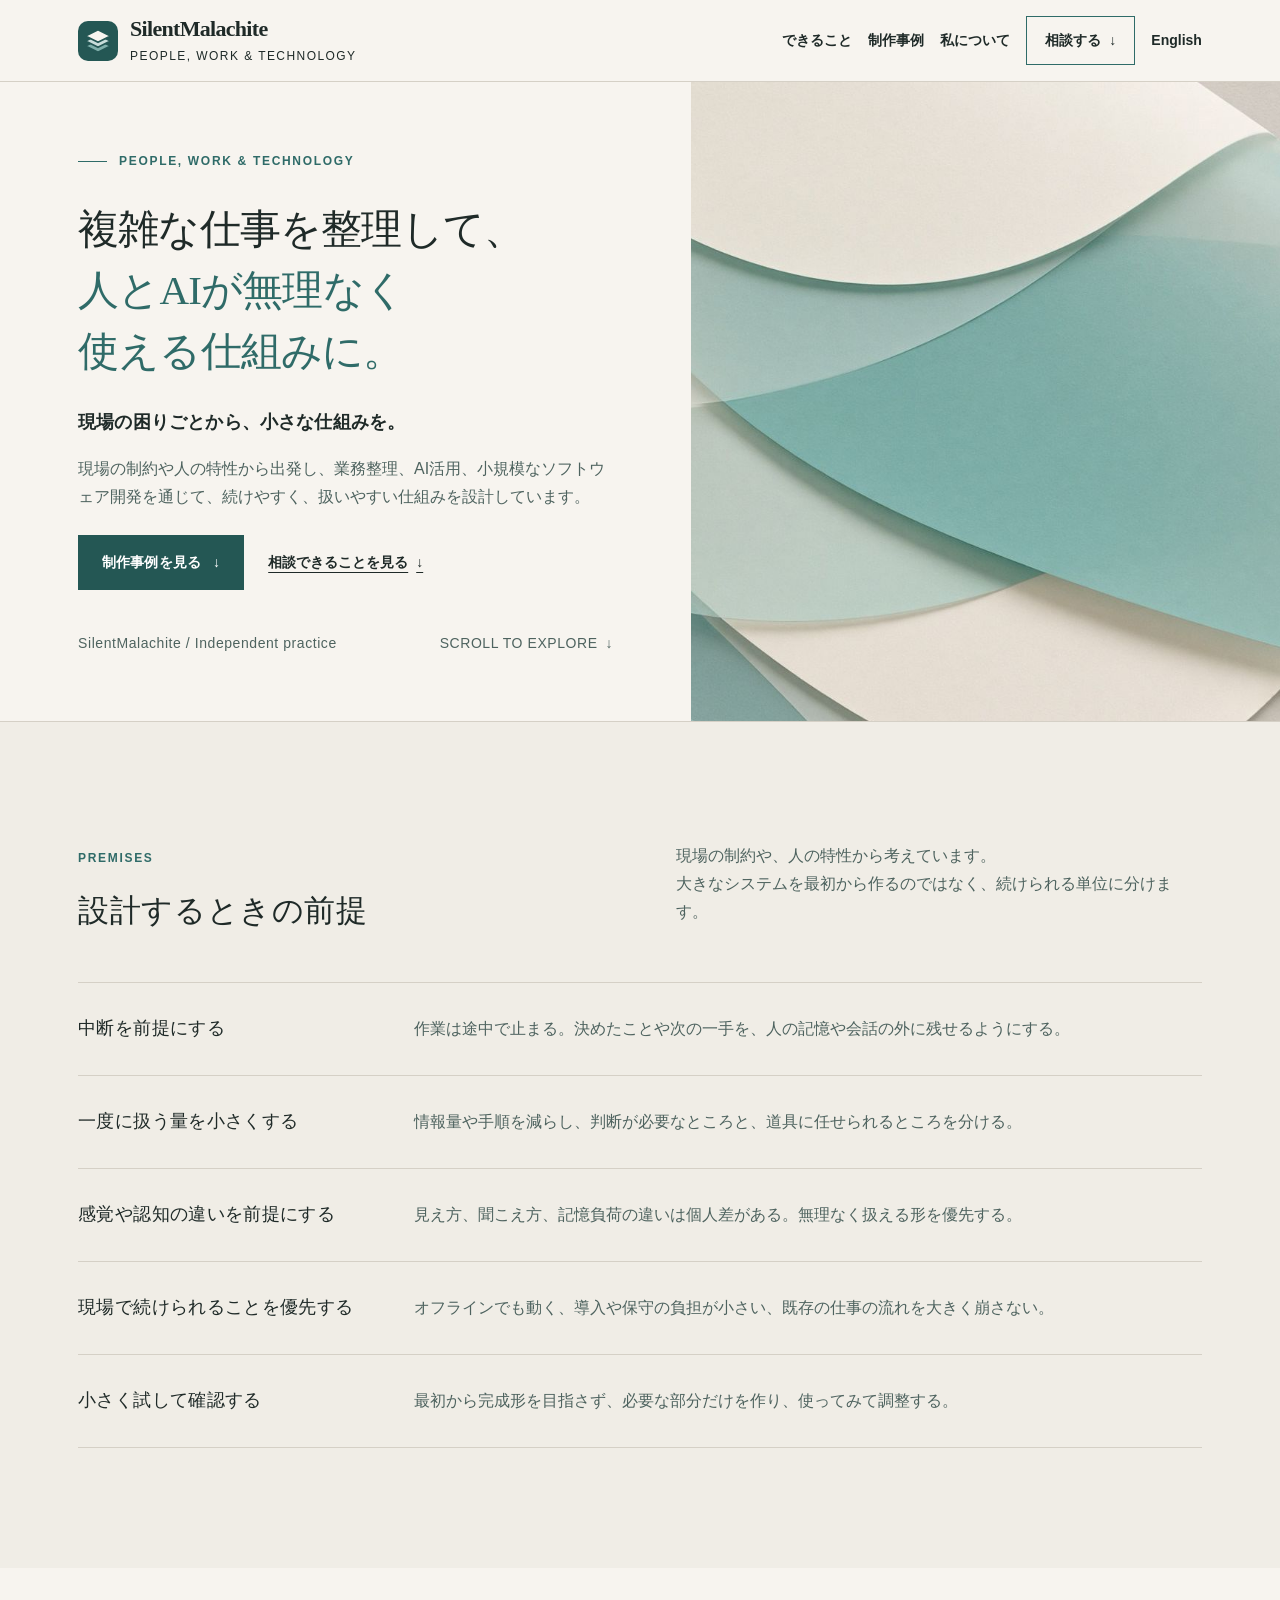
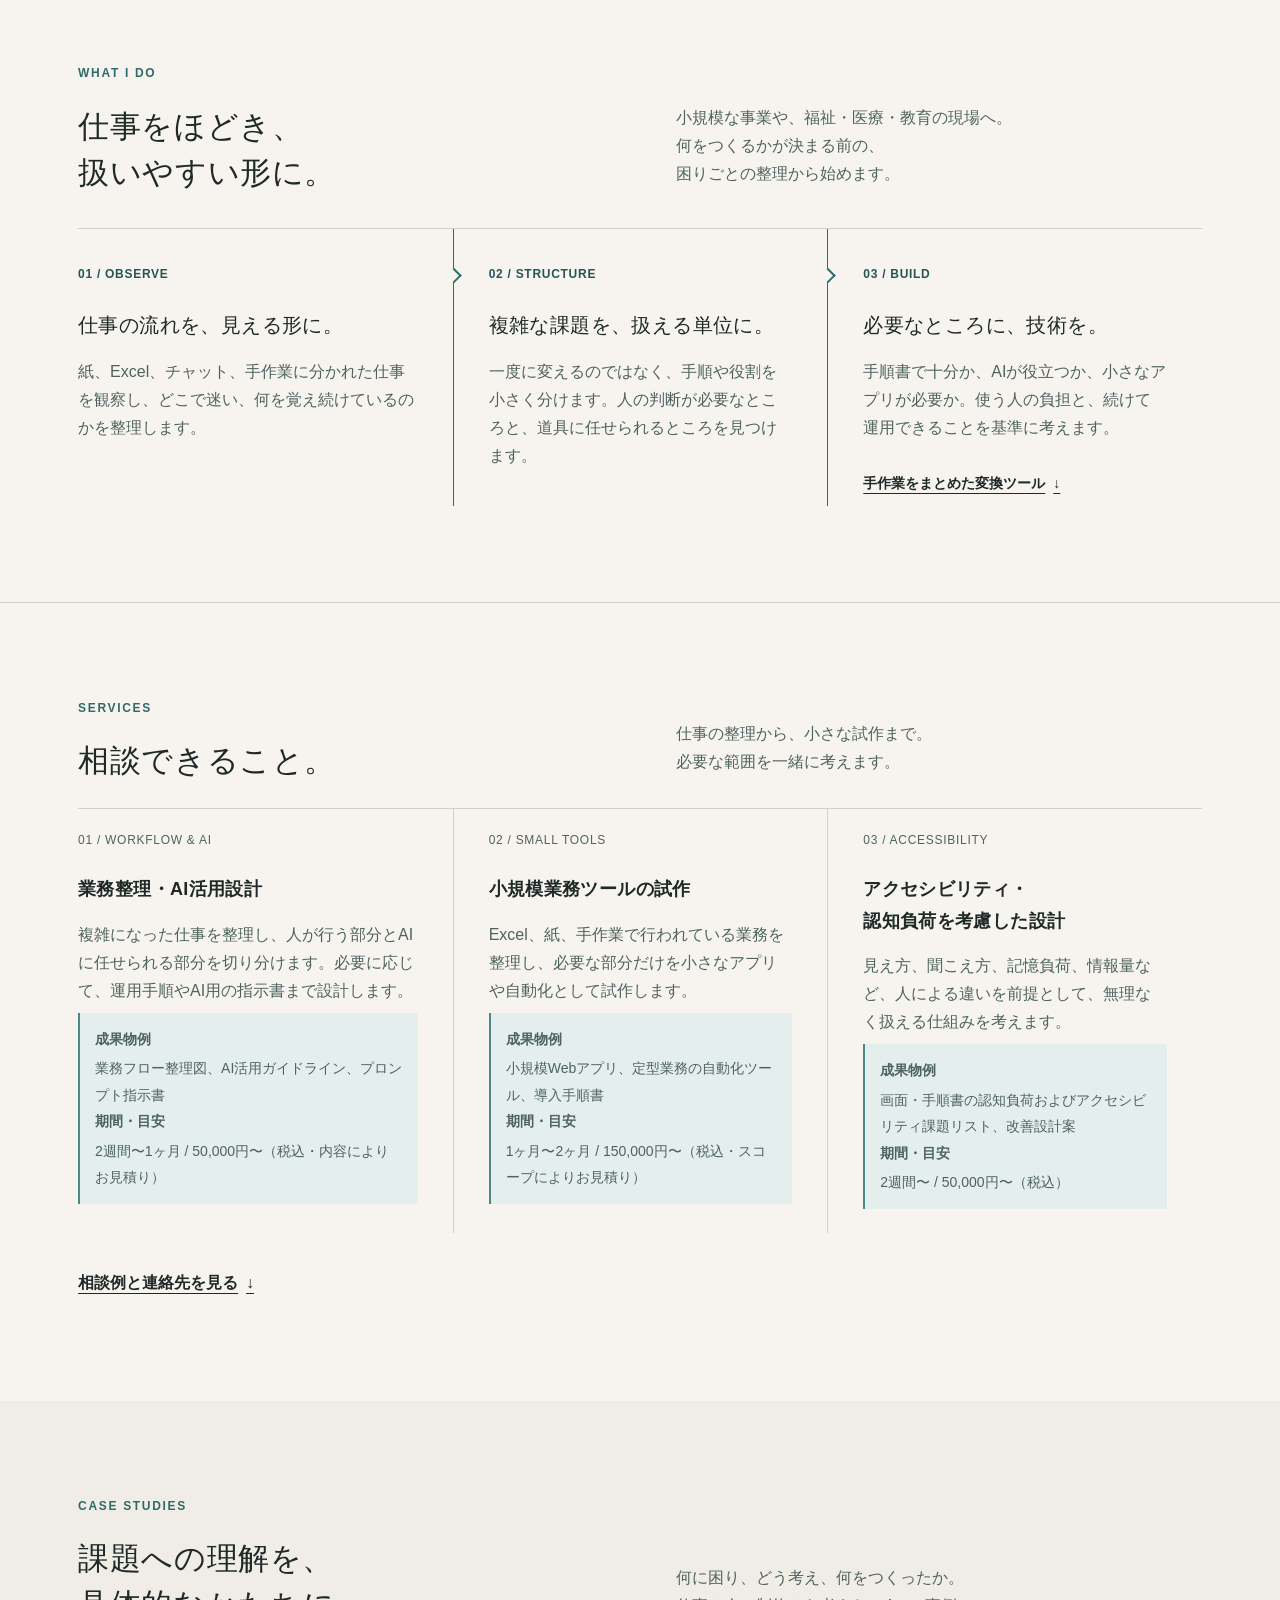
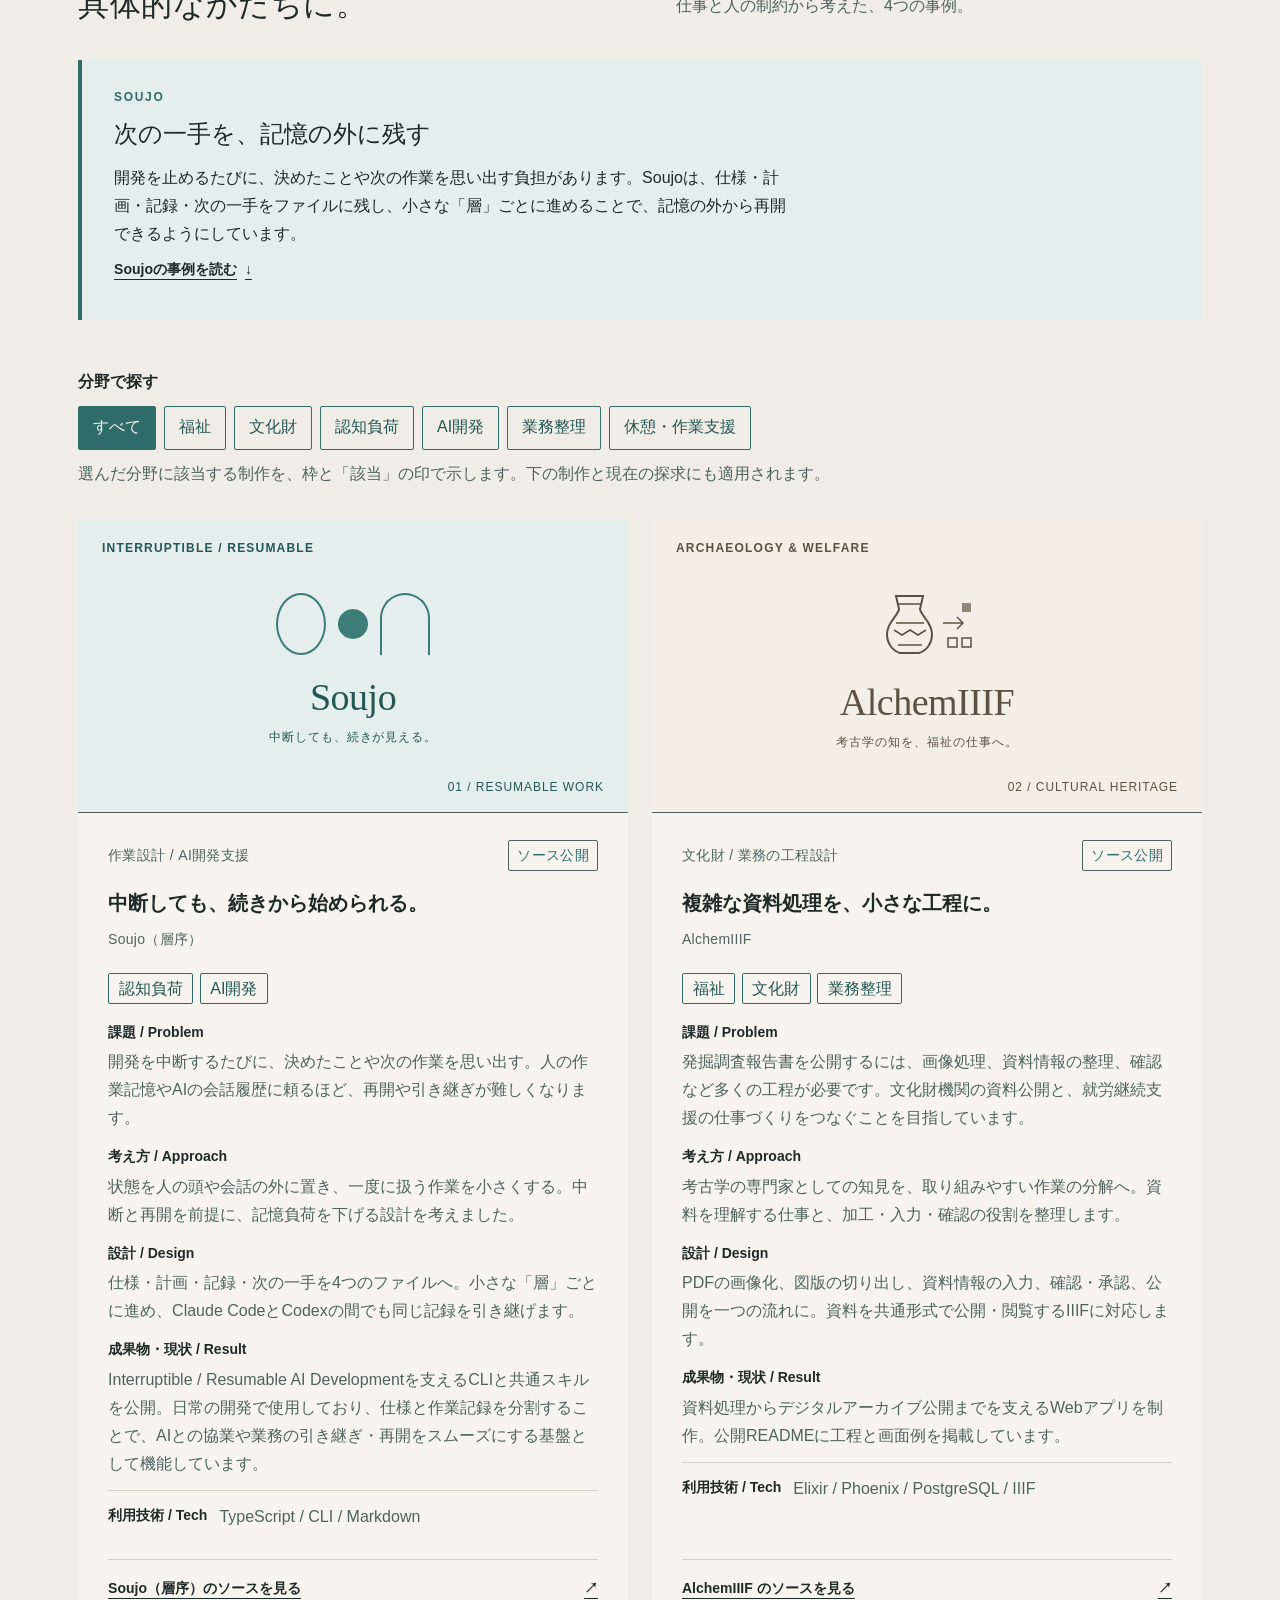
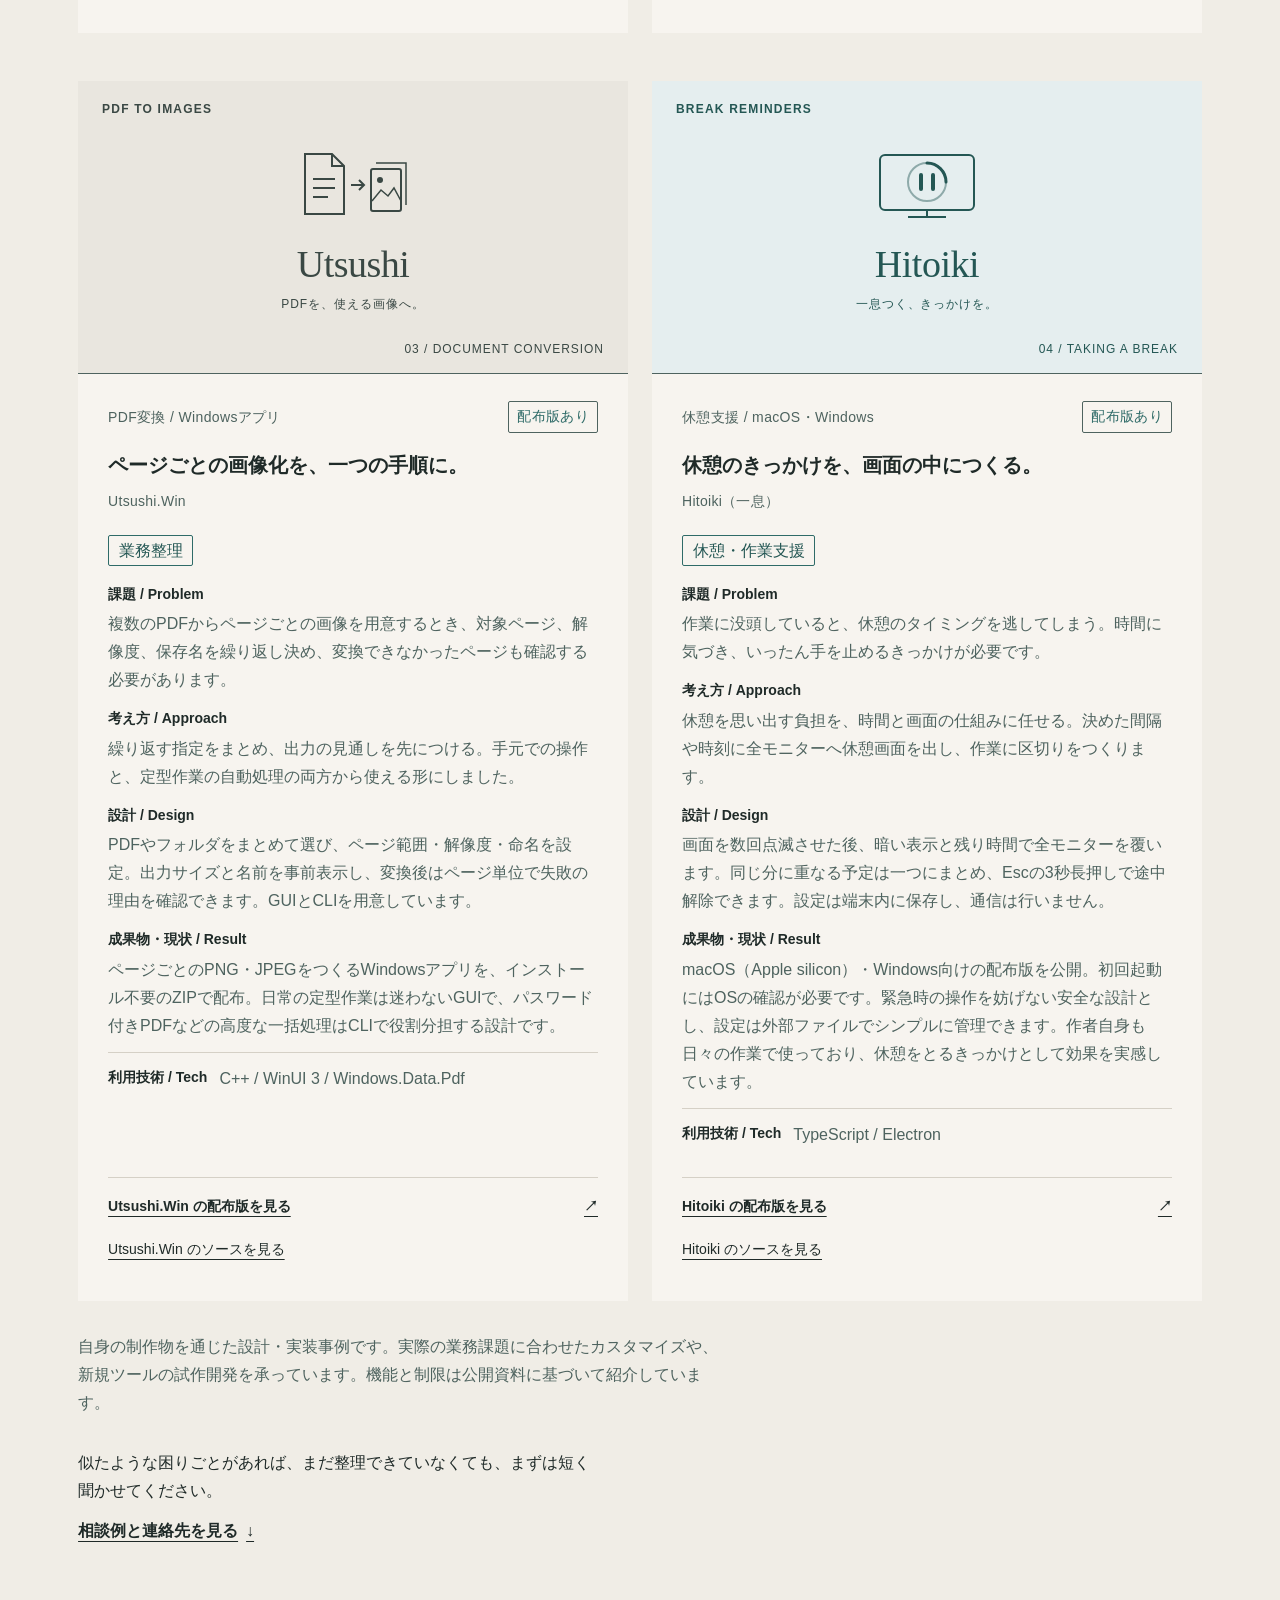
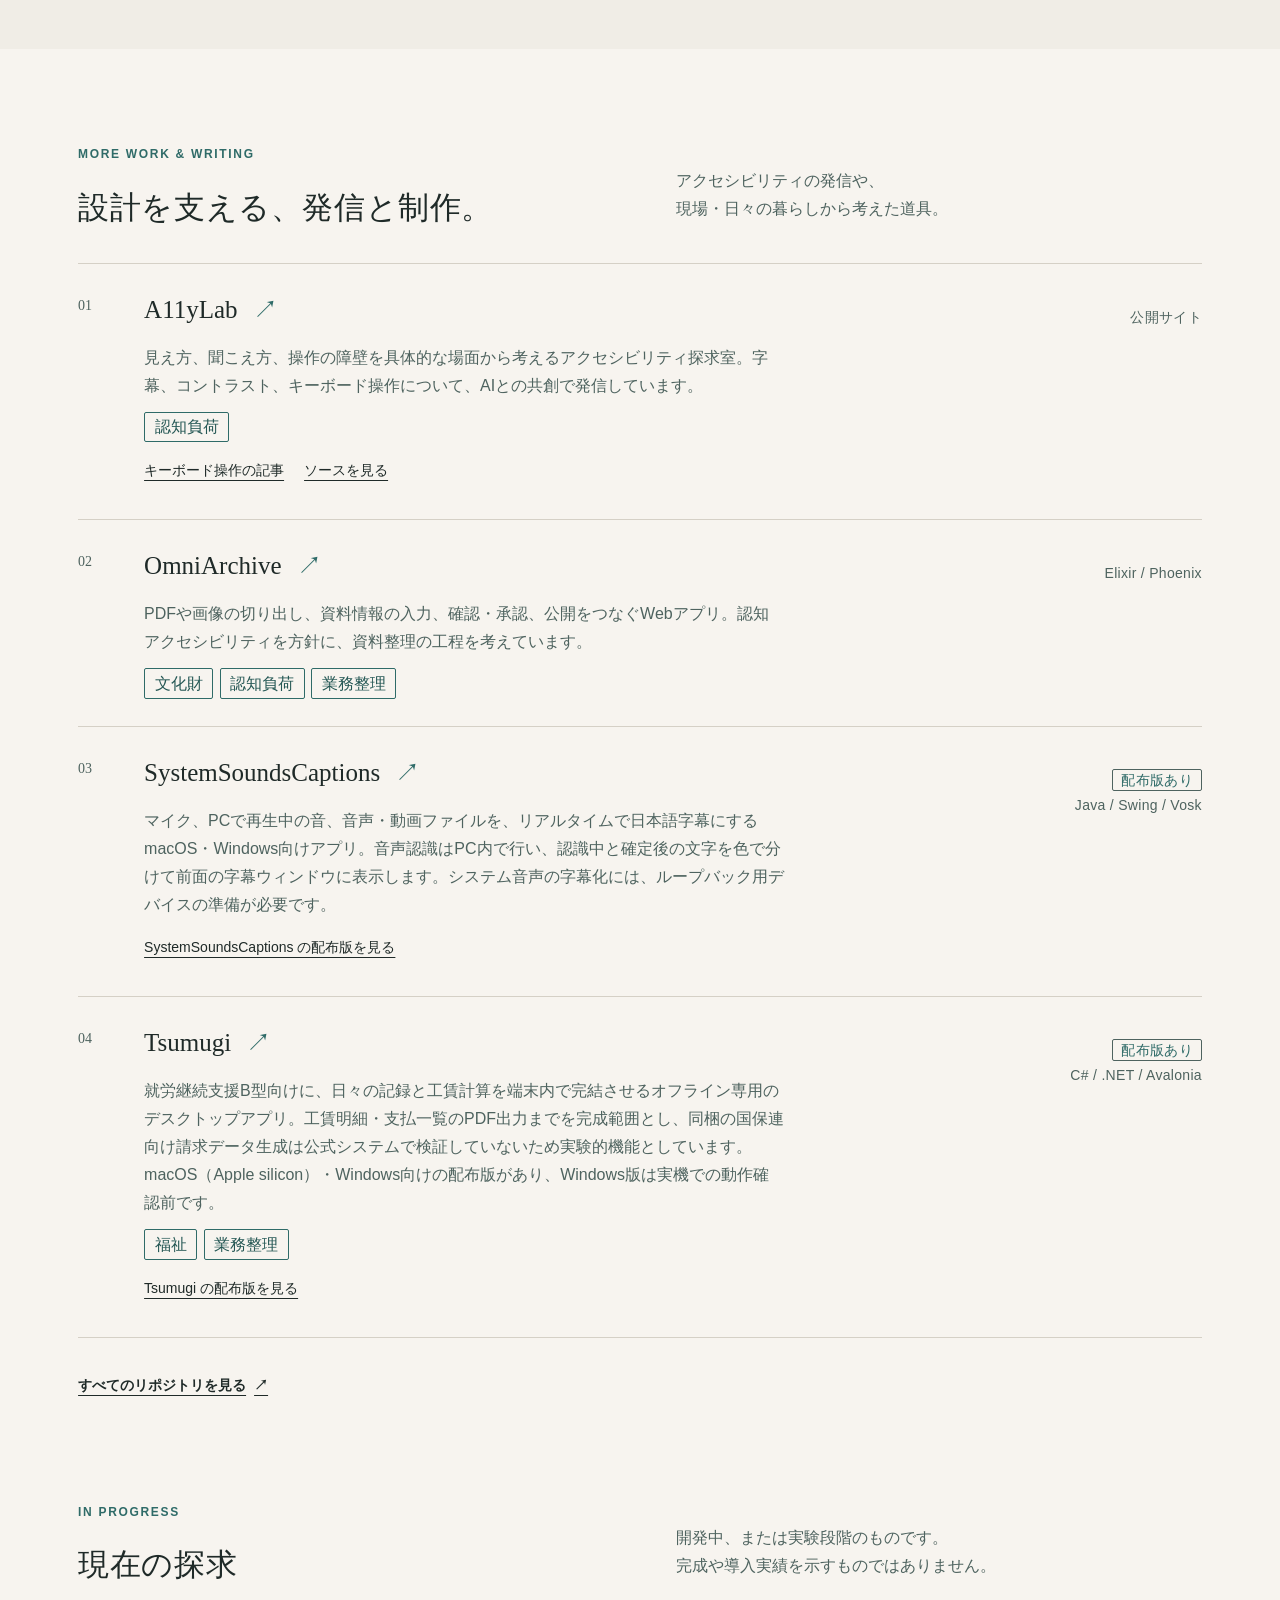
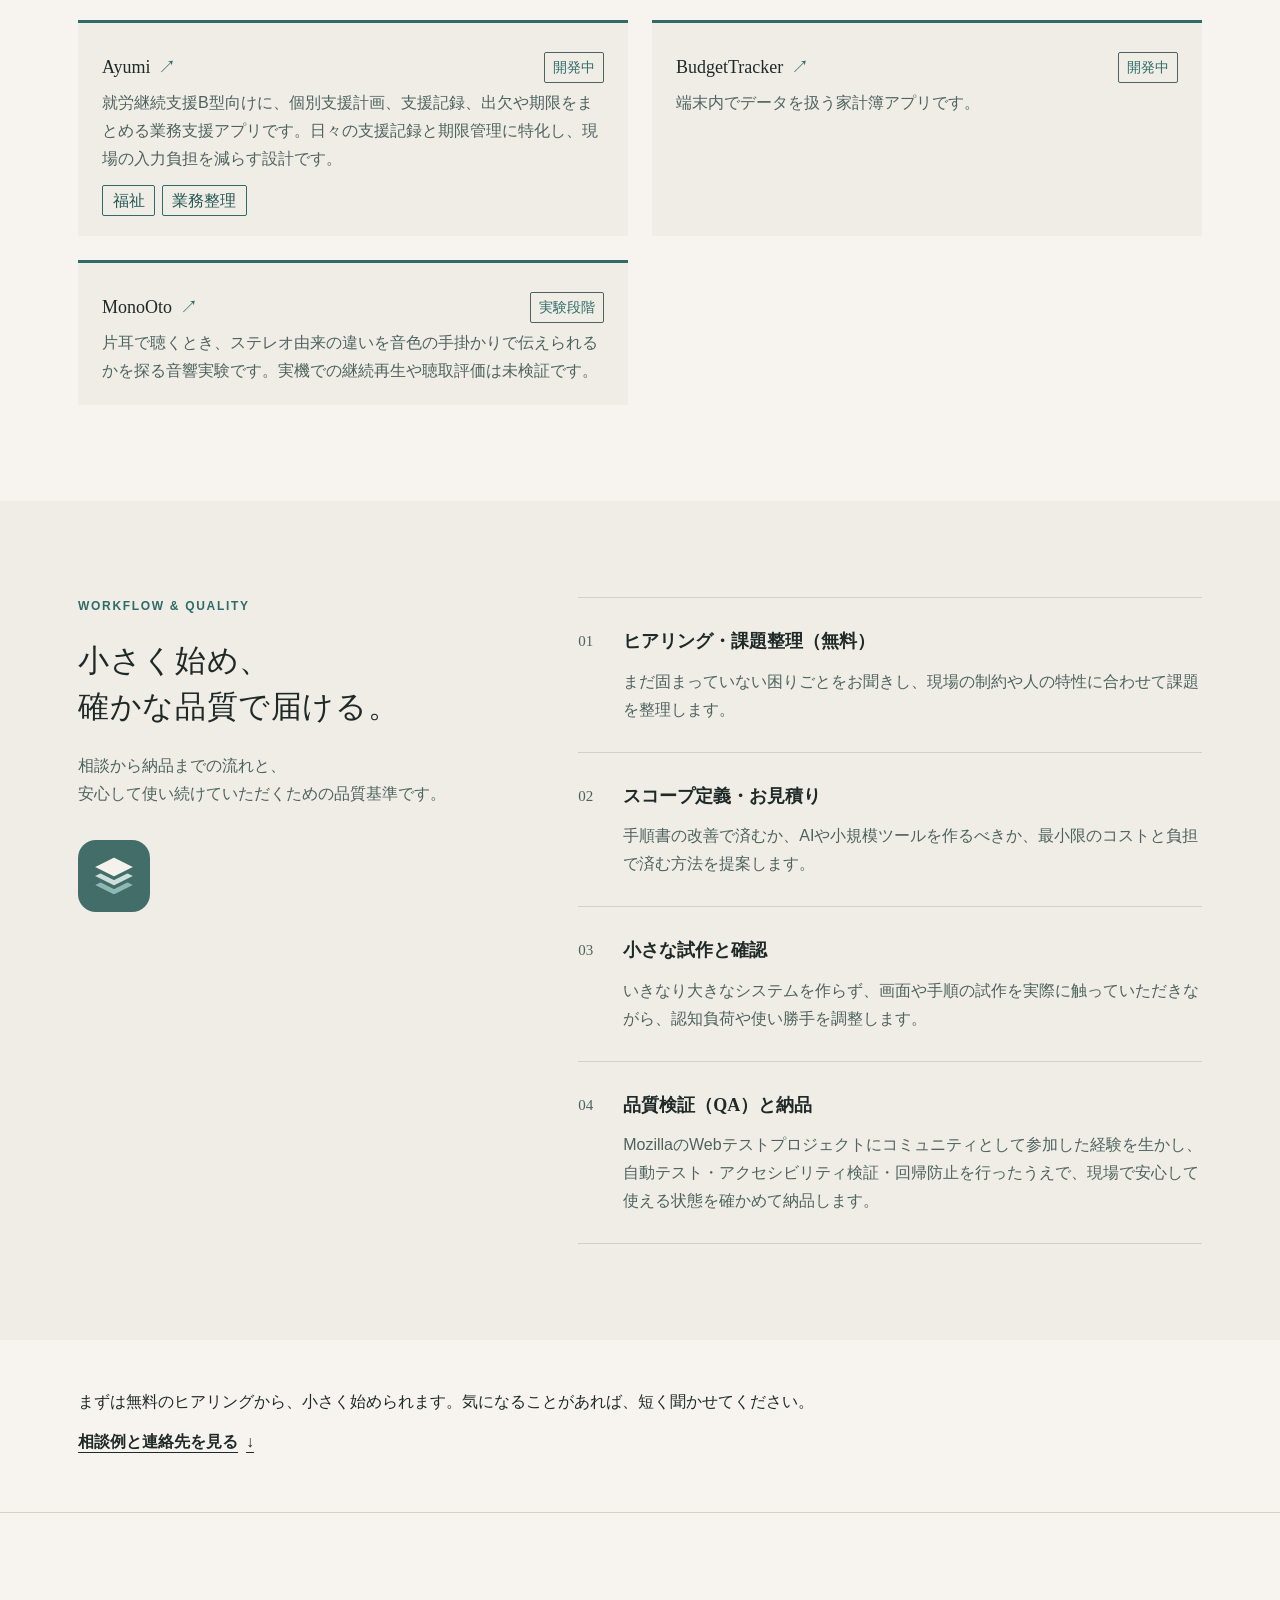
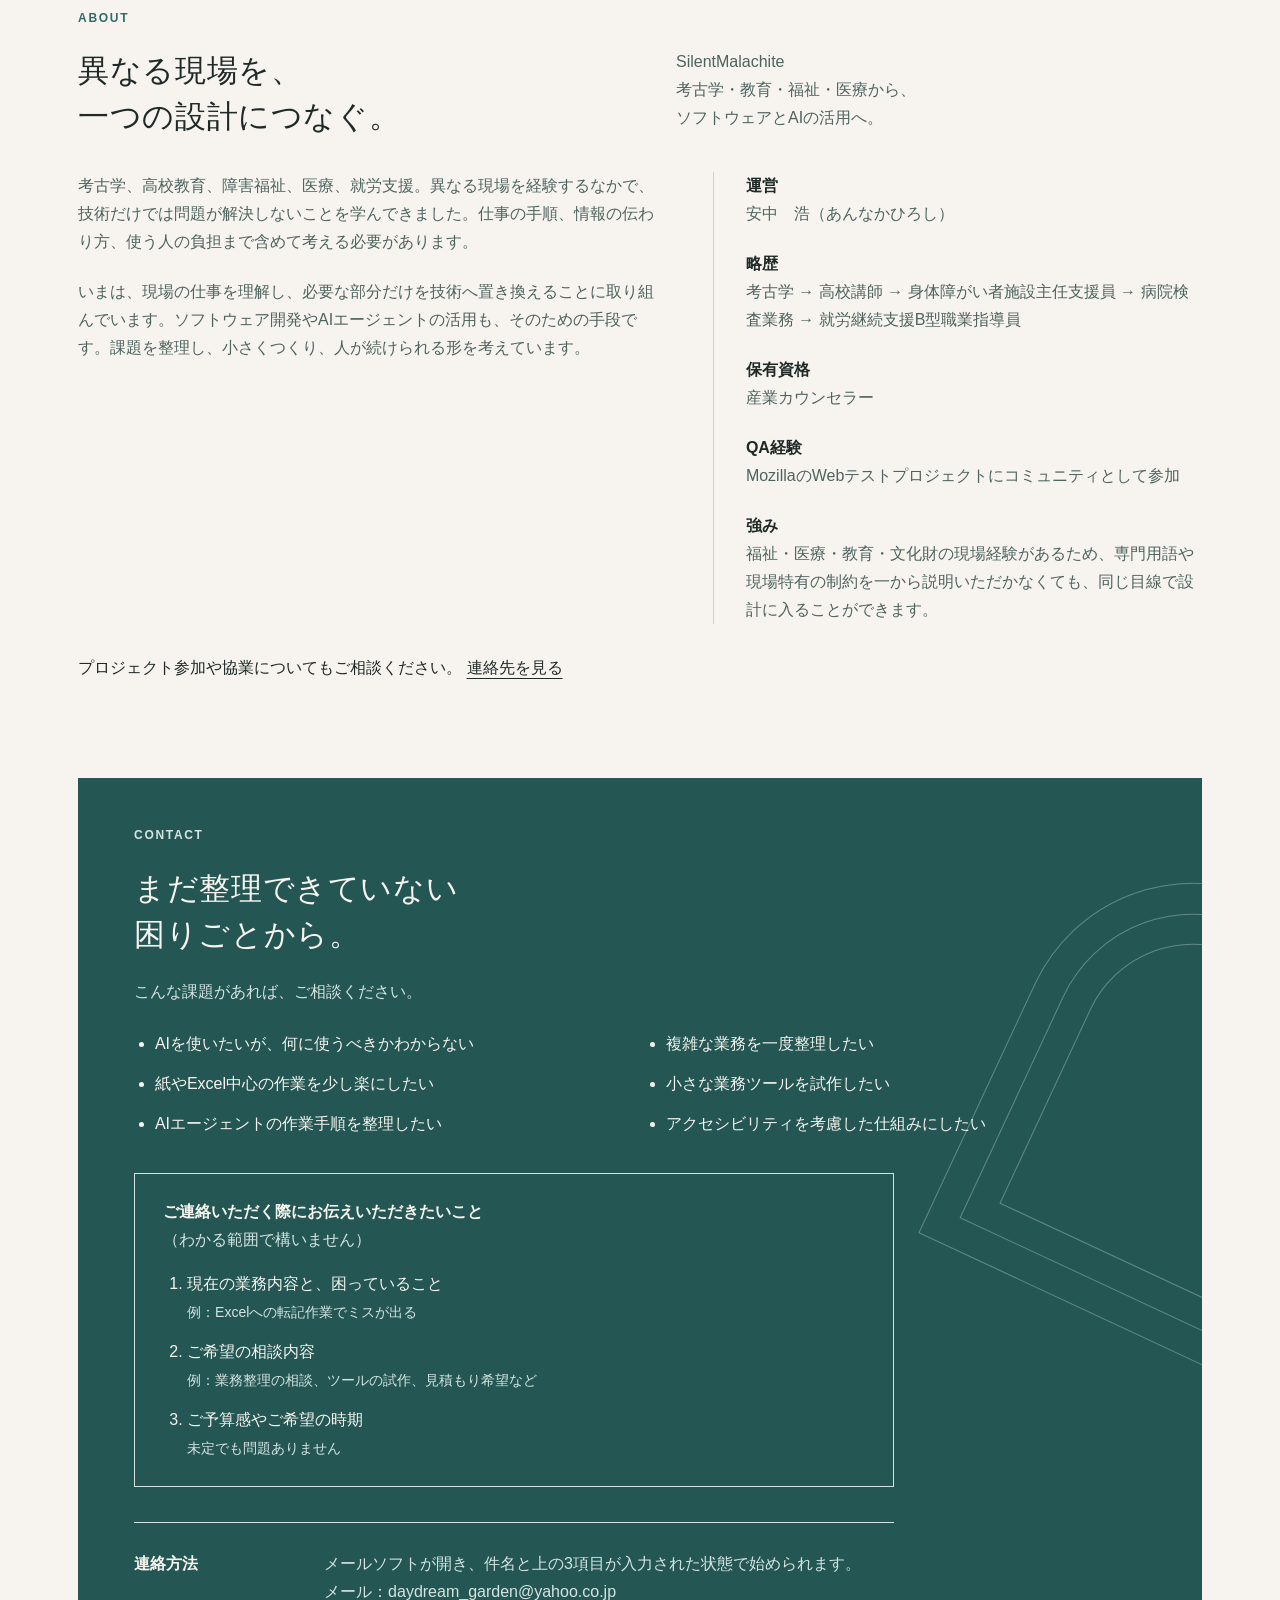
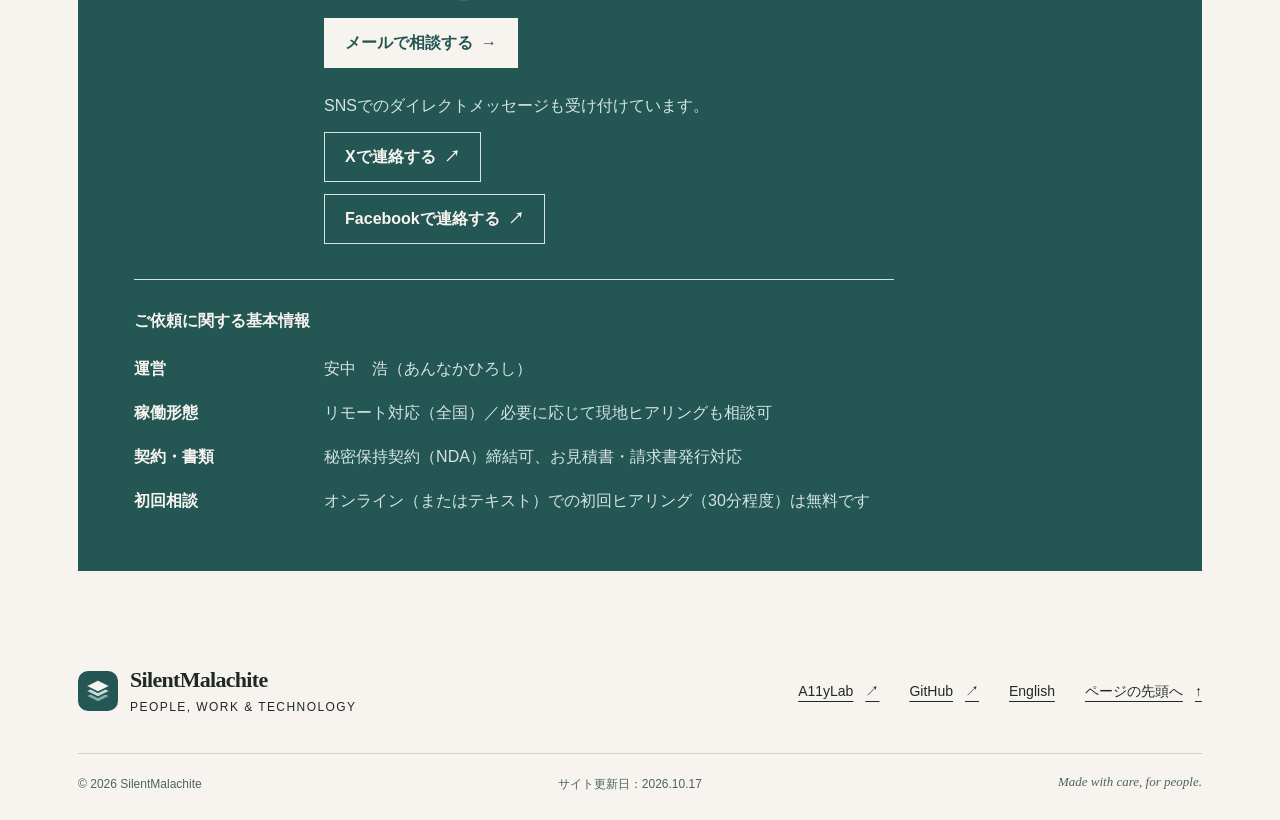
==== commit d866e7d5: "feat: Move Tsumugi v1.0.0 to the supplementary works Tsumugi now treats records and work-payment cal" ====
--- a/site/index.html
+++ b/site/index.html
@@ -235,6 +235,7 @@
         <article id="project-a11ylab" data-tags="cognitive"><span class="engineering-number">01</span><div><h3><a href="https://silentmalachite.github.io/A11yLab/">A11yLab <span aria-hidden="true">↗</span></a></h3><p>見え方、聞こえ方、操作の障壁を具体的な場面から考えるアクセシビリティ探求室。字幕、コントラスト、キーボード操作について、AIとの共創で発信しています。</p><ul class="tag-list" aria-label="分野"><li>認知負荷</li></ul><div class="project-sub-links"><a href="https://silentmalachite.github.io/A11yLab/physical/2026-01-02-keyboard-nav/">キーボード操作の記事</a><a href="https://github.com/SilentMalachite/A11yLab">ソースを見る</a></div></div><span class="tech-label">公開サイト</span></article>
         <article id="project-omniarchive" data-tags="heritage cognitive workflow"><span class="engineering-number">02</span><div><h3><a href="https://github.com/SilentMalachite/OmniArchive">OmniArchive <span aria-hidden="true">↗</span></a></h3><p>PDFや画像の切り出し、資料情報の入力、確認・承認、公開をつなぐWebアプリ。認知アクセシビリティを方針に、資料整理の工程を考えています。</p><ul class="tag-list" aria-label="分野"><li>文化財</li><li>認知負荷</li><li>業務整理</li></ul></div><span class="tech-label">Elixir / Phoenix</span></article>
         <article id="project-systemsoundscaptions"><span class="engineering-number" id="project-summarytalk">03</span><div><h3><a href="https://github.com/SilentMalachite/SystemSoundsCaptions">System<wbr>Sounds<wbr>Captions <span aria-hidden="true">↗</span></a></h3><p>マイク、PCで再生中の音、音声・動画ファイルを、リアルタイムで日本語字幕にするmacOS・Windows向けアプリ。音声認識はPC内で行い、認識中と確定後の文字を色で分けて前面の字幕ウィンドウに表示します。システム音声の字幕化には、ループバック用デバイスの準備が必要です。</p><div class="project-sub-links"><a href="https://github.com/SilentMalachite/SystemSoundsCaptions/releases">SystemSoundsCaptions の配布版を見る</a></div></div><span class="tech-label"><span class="status">配布版あり</span><br>Java / Swing / Vosk</span></article>
+        <article id="project-tsumugi" data-tags="welfare workflow"><span class="engineering-number">04</span><div><h3><a href="https://github.com/SilentMalachite/Tsumugi">Tsumugi <span aria-hidden="true">↗</span></a></h3><p>就労継続支援B型向けに、日々の記録と工賃計算を端末内で完結させるオフライン専用のデスクトップアプリ。工賃明細・支払一覧のPDF出力までを完成範囲とし、同梱の国保連向け請求データ生成は公式システムで検証していないため実験的機能としています。macOS（Apple silicon）・Windows向けの配布版があり、Windows版は実機での動作確認前です。</p><ul class="tag-list" aria-label="分野"><li>福祉</li><li>業務整理</li></ul><div class="project-sub-links"><a href="https://github.com/SilentMalachite/Tsumugi/releases">Tsumugi の配布版を見る</a></div></div><span class="tech-label"><span class="status">配布版あり</span><br>C# / .NET / Avalonia</span></article>
       </div>
       <p class="filter-empty" data-filter-empty="engineering" hidden>この分野に該当する項目はありません。</p>
       <a class="text-link all-repos" href="https://github.com/SilentMalachite?tab=repositories">すべてのリポジトリを見る <span aria-hidden="true">↗</span></a>
@@ -249,11 +250,6 @@
         <article data-tags="welfare workflow">
           <div class="exploring-heading"><h3><a href="https://github.com/SilentMalachite/Ayumi">Ayumi <span aria-hidden="true">↗</span></a></h3><span class="status">開発中</span></div>
           <p>就労継続支援B型向けに、個別支援計画、支援記録、出欠や期限をまとめる業務支援アプリです。日々の支援記録と期限管理に特化し、現場の入力負担を減らす設計です。</p>
-          <ul class="tag-list" aria-label="分野"><li>福祉</li><li>業務整理</li></ul>
-        </article>
-        <article id="project-tsumugi" data-tags="welfare workflow">
-          <div class="exploring-heading"><h3><a href="https://github.com/SilentMalachite/Tsumugi">Tsumugi <span aria-hidden="true">↗</span></a></h3><span class="status">開発中</span></div>
-          <p>就労継続支援B型向けに、記録と工賃計算を端末内で扱うアプリです。まずは現場で最も負担の大きい日々の記録と工賃計算の正確性を支えるコア機能から構築しています。</p>
           <ul class="tag-list" aria-label="分野"><li>福祉</li><li>業務整理</li></ul>
         </article>
         <article>
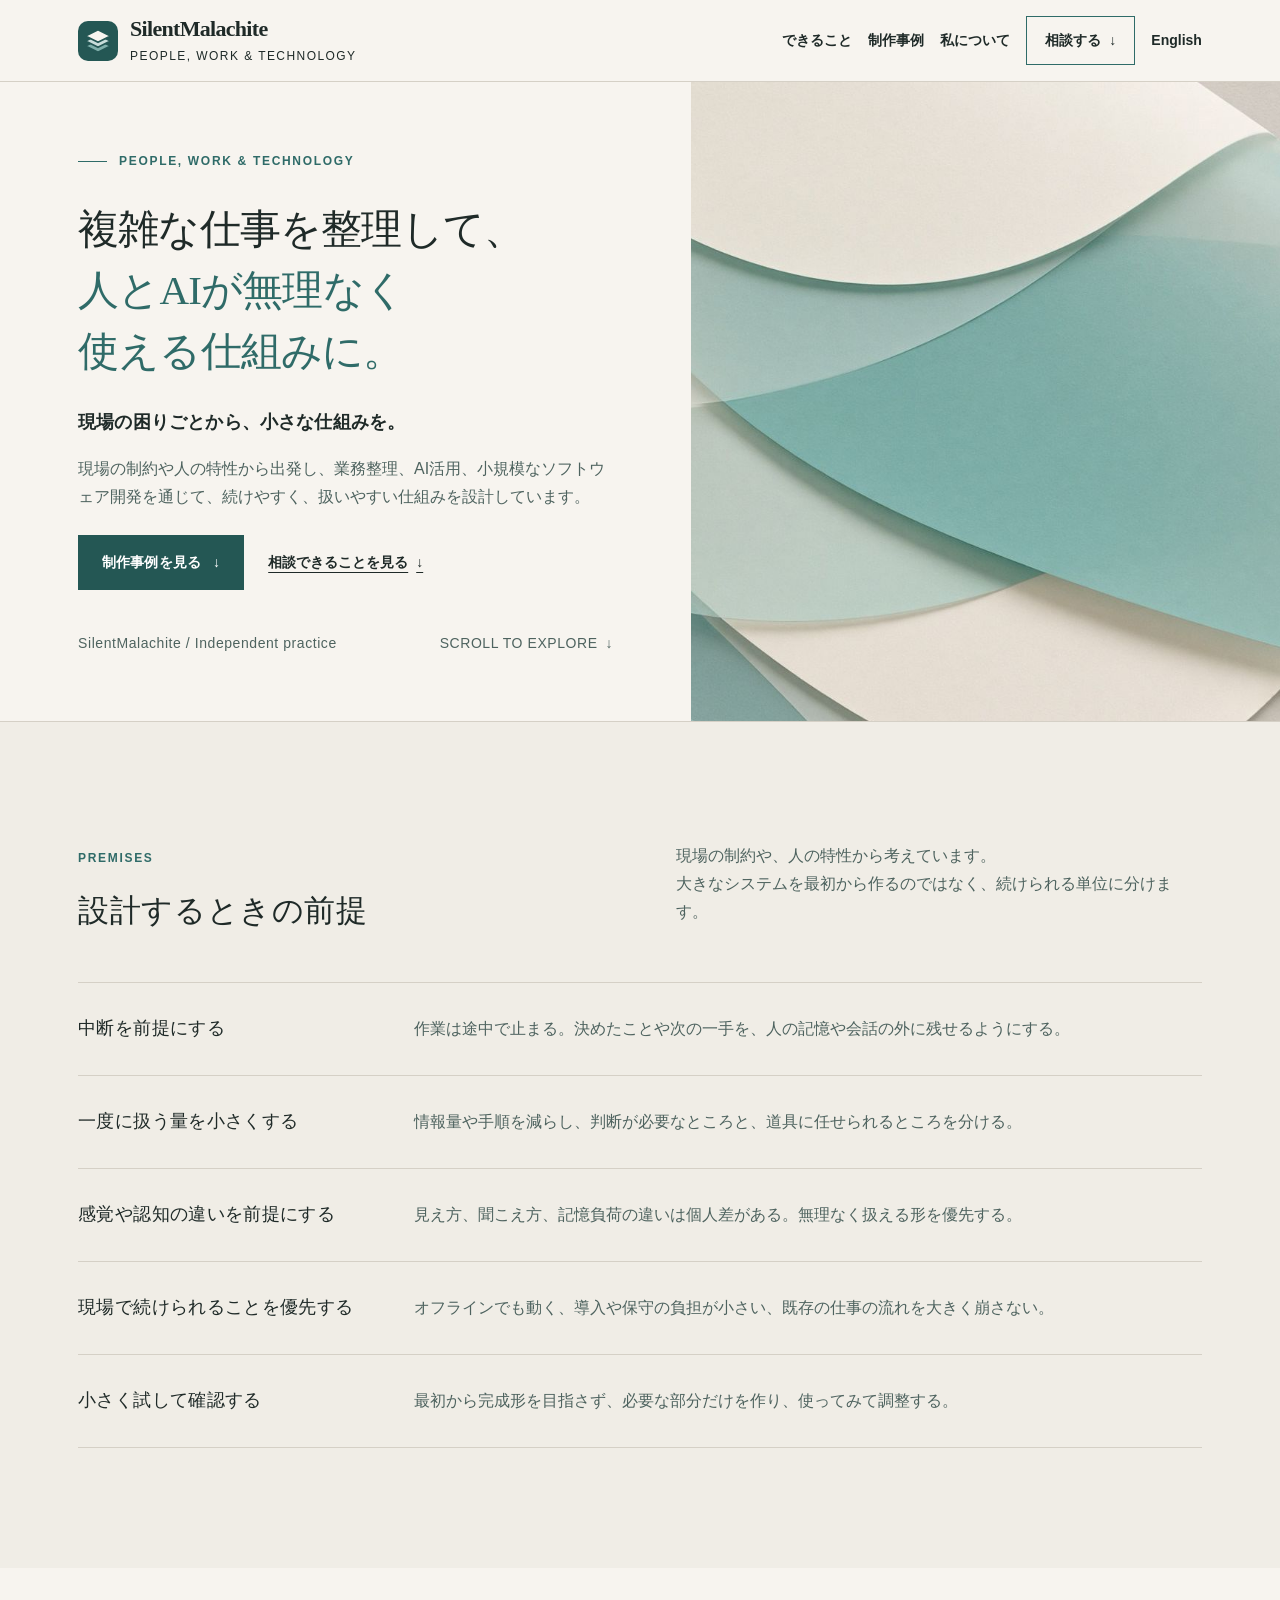
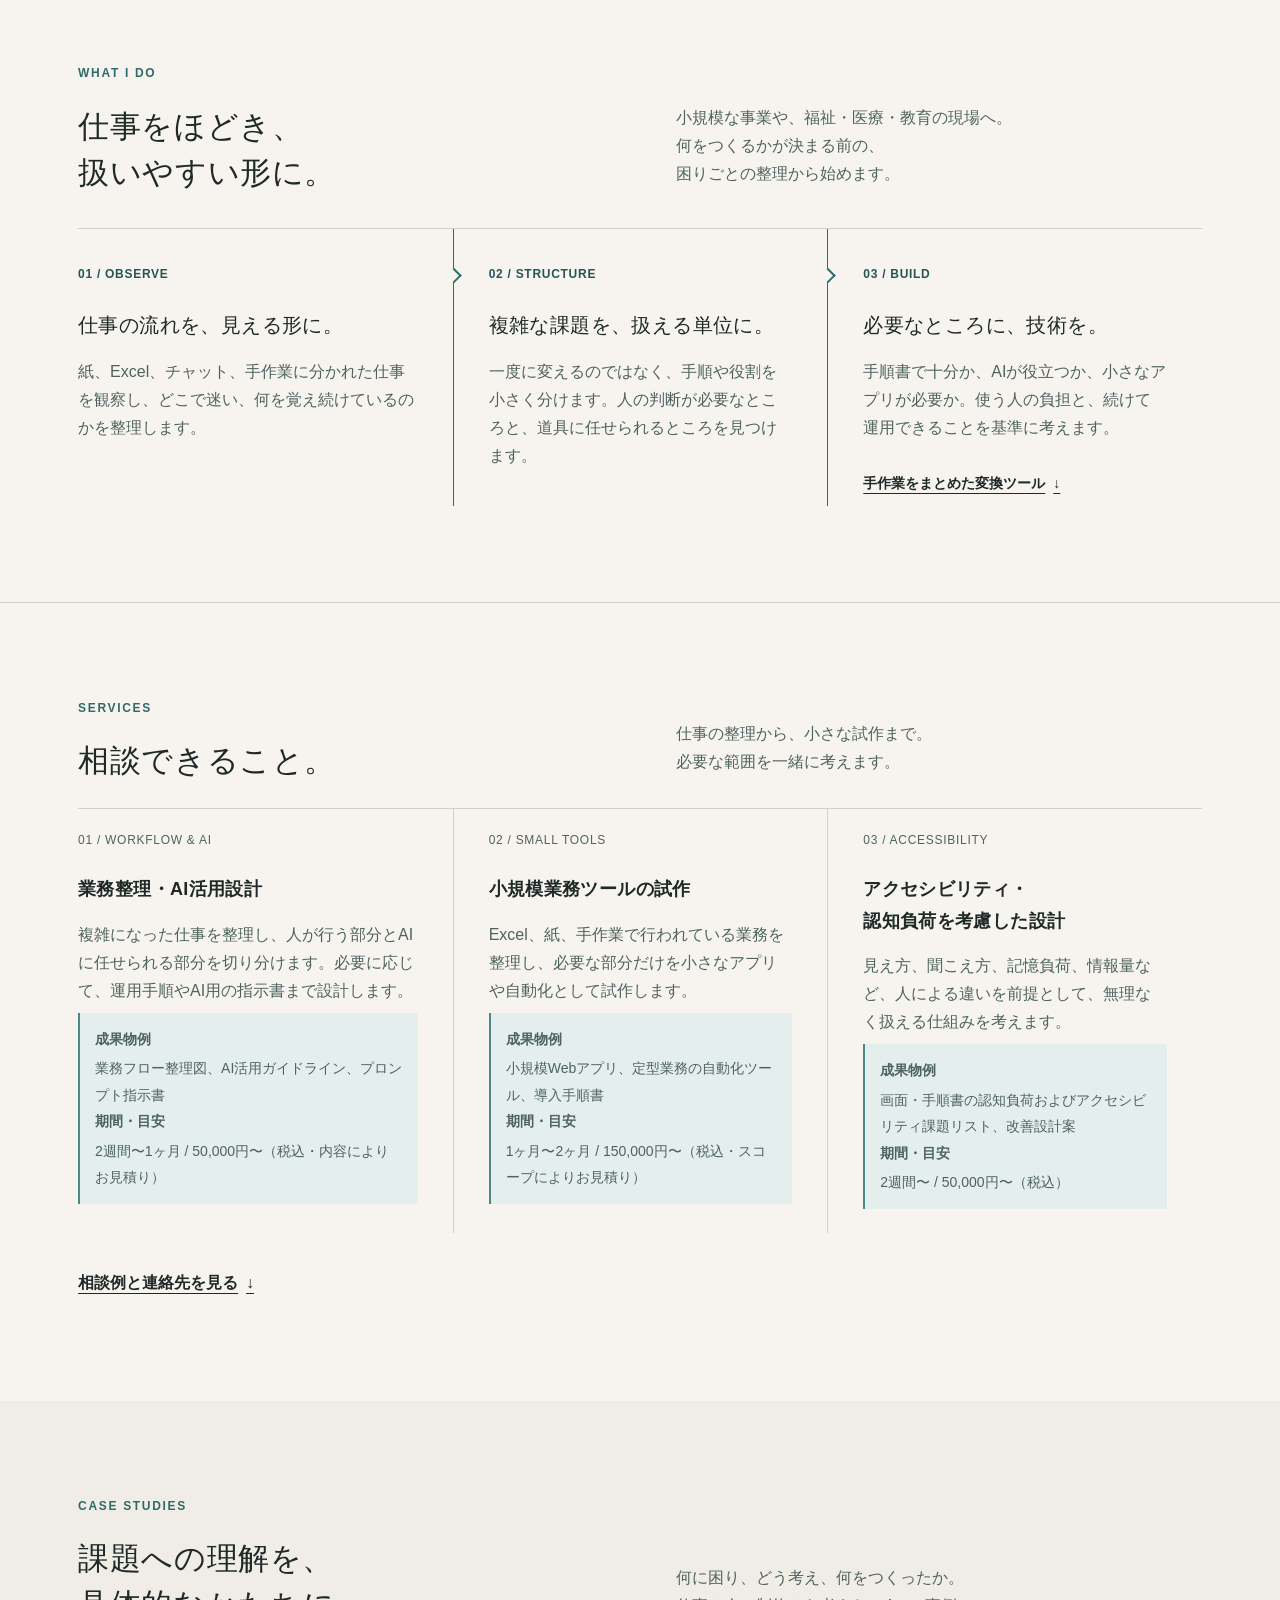
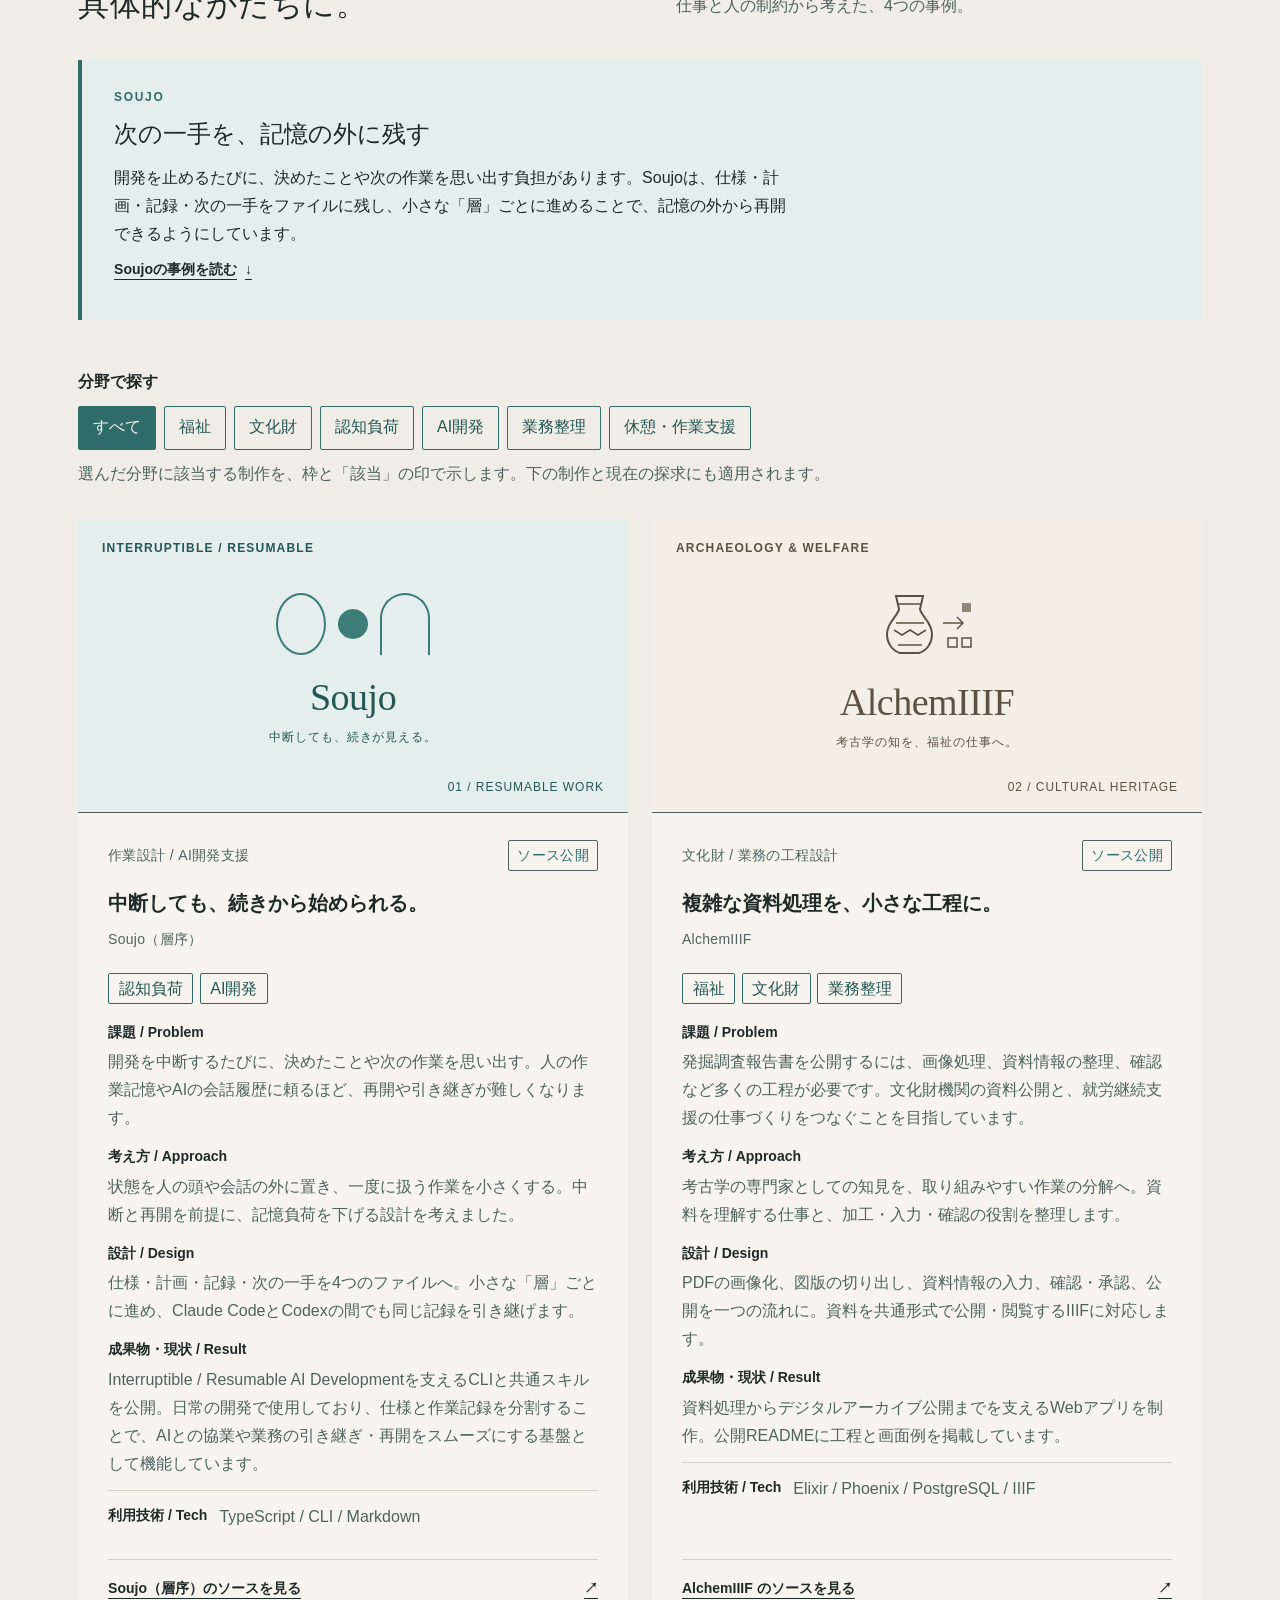
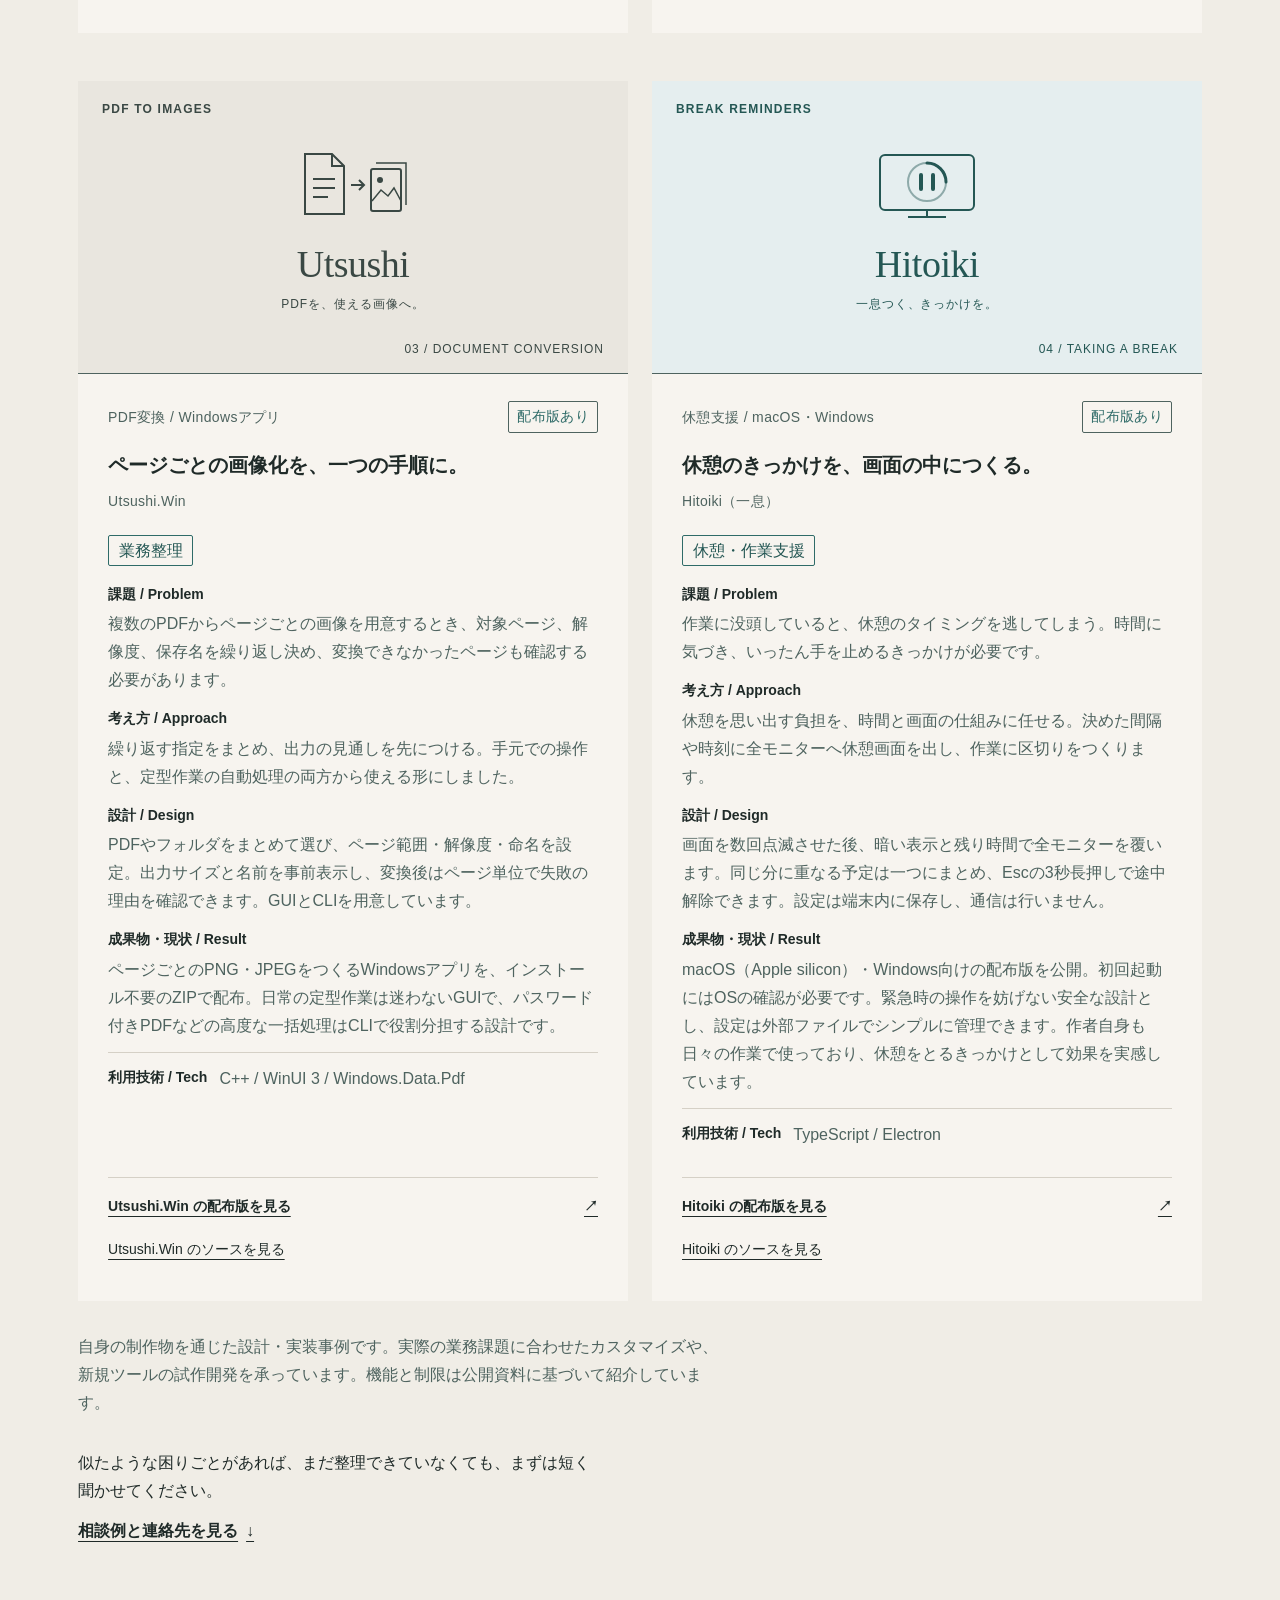
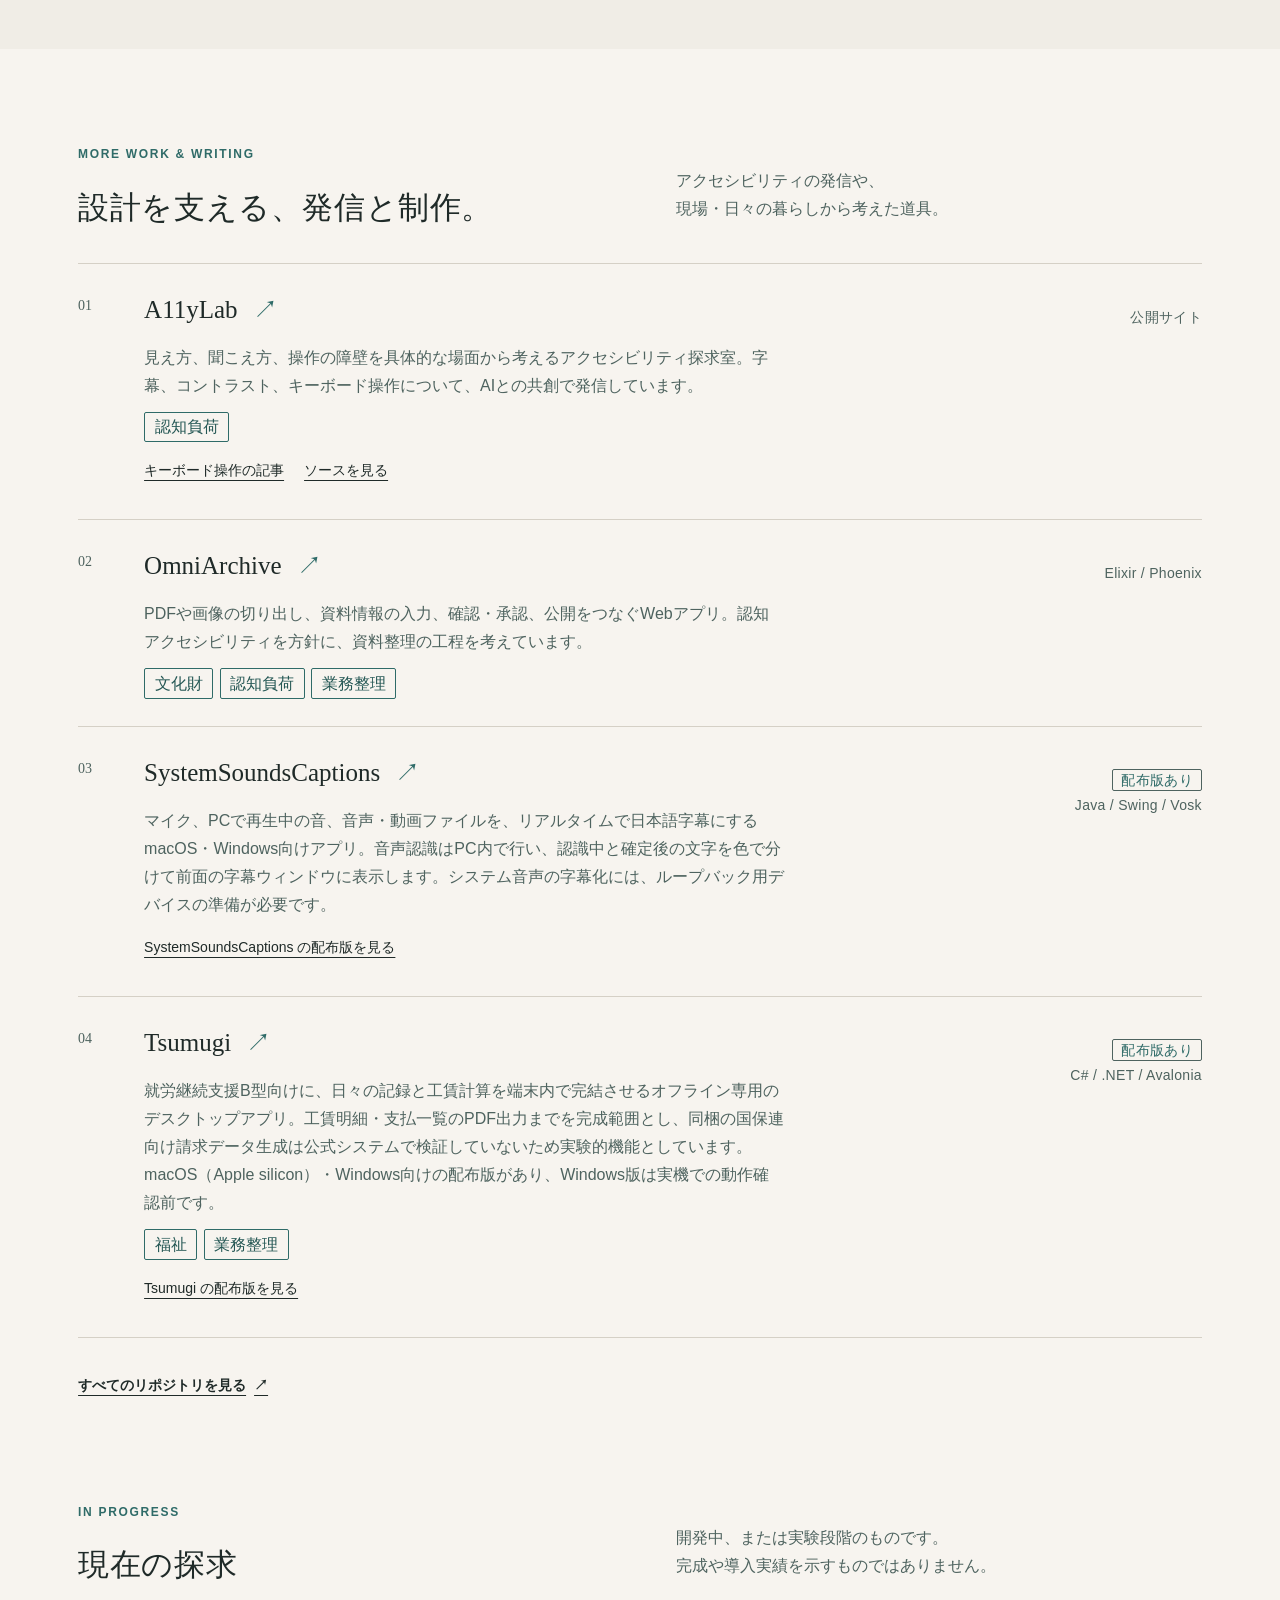
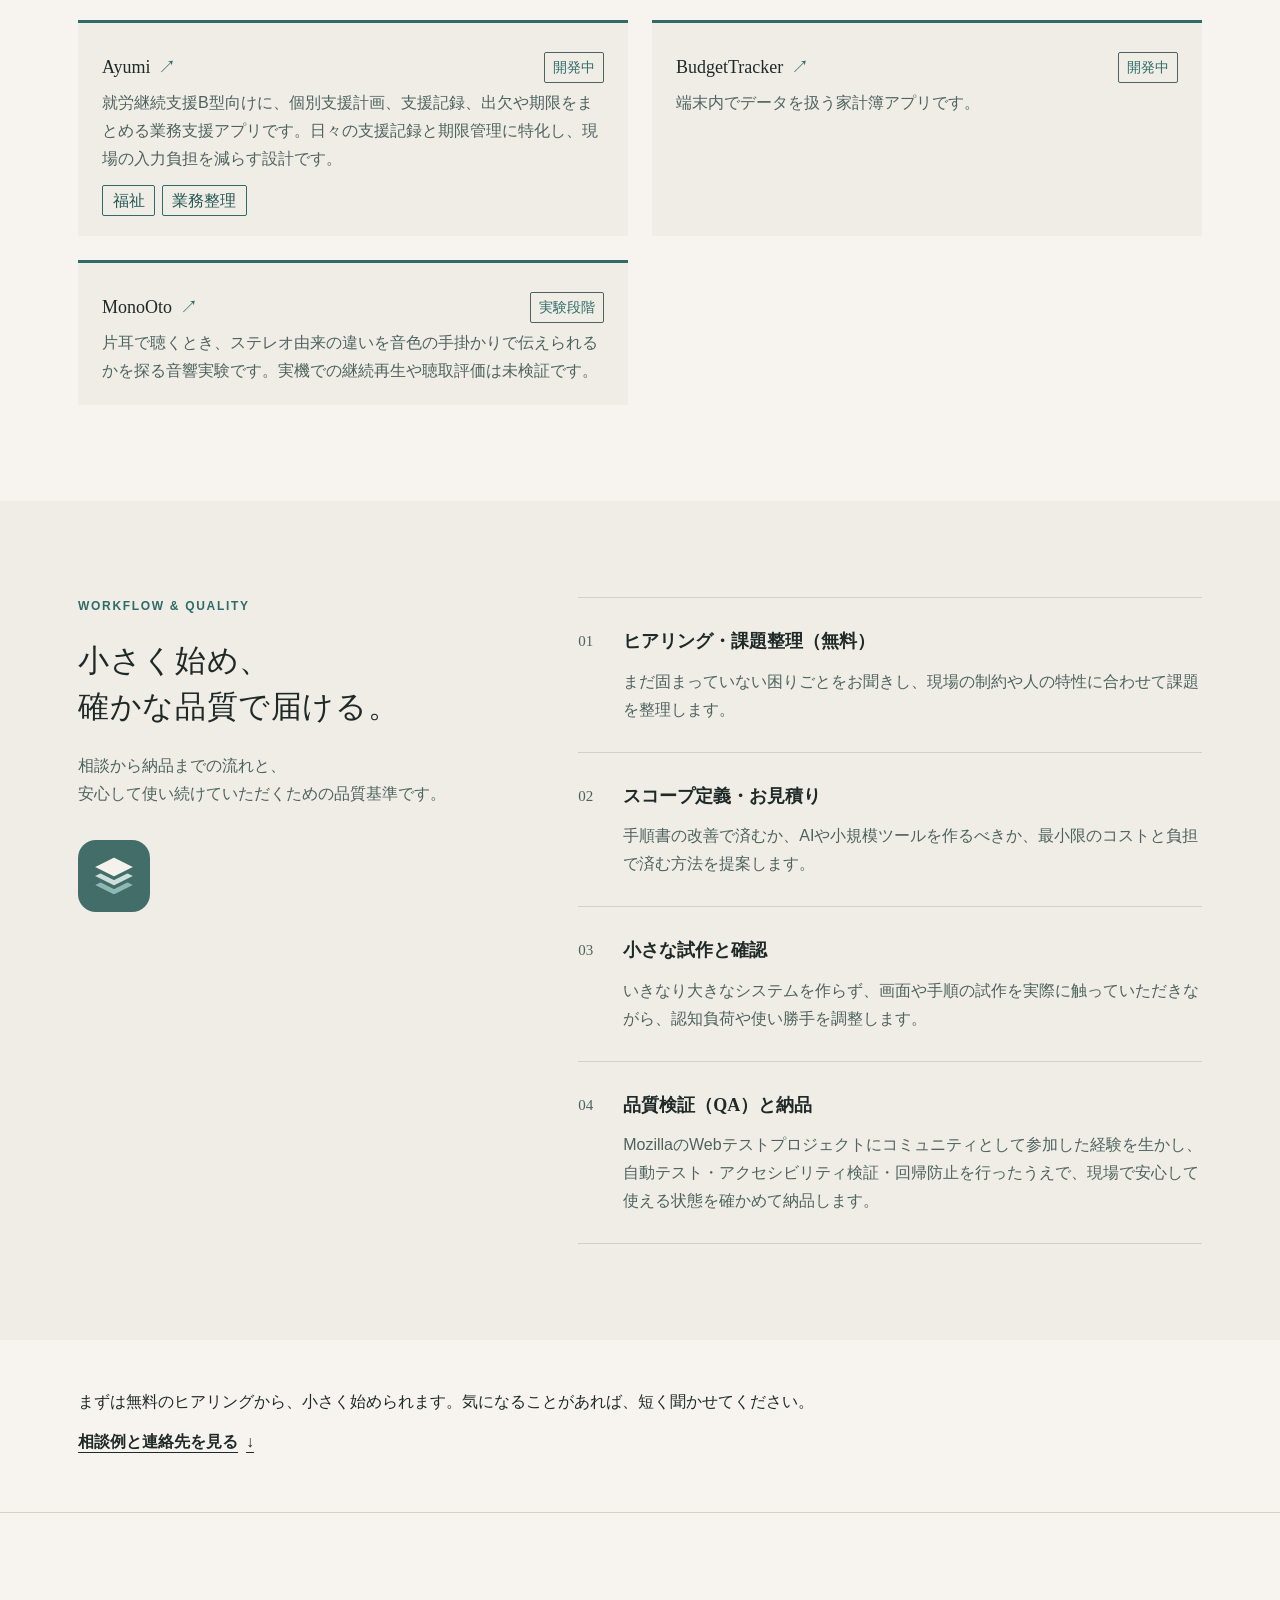
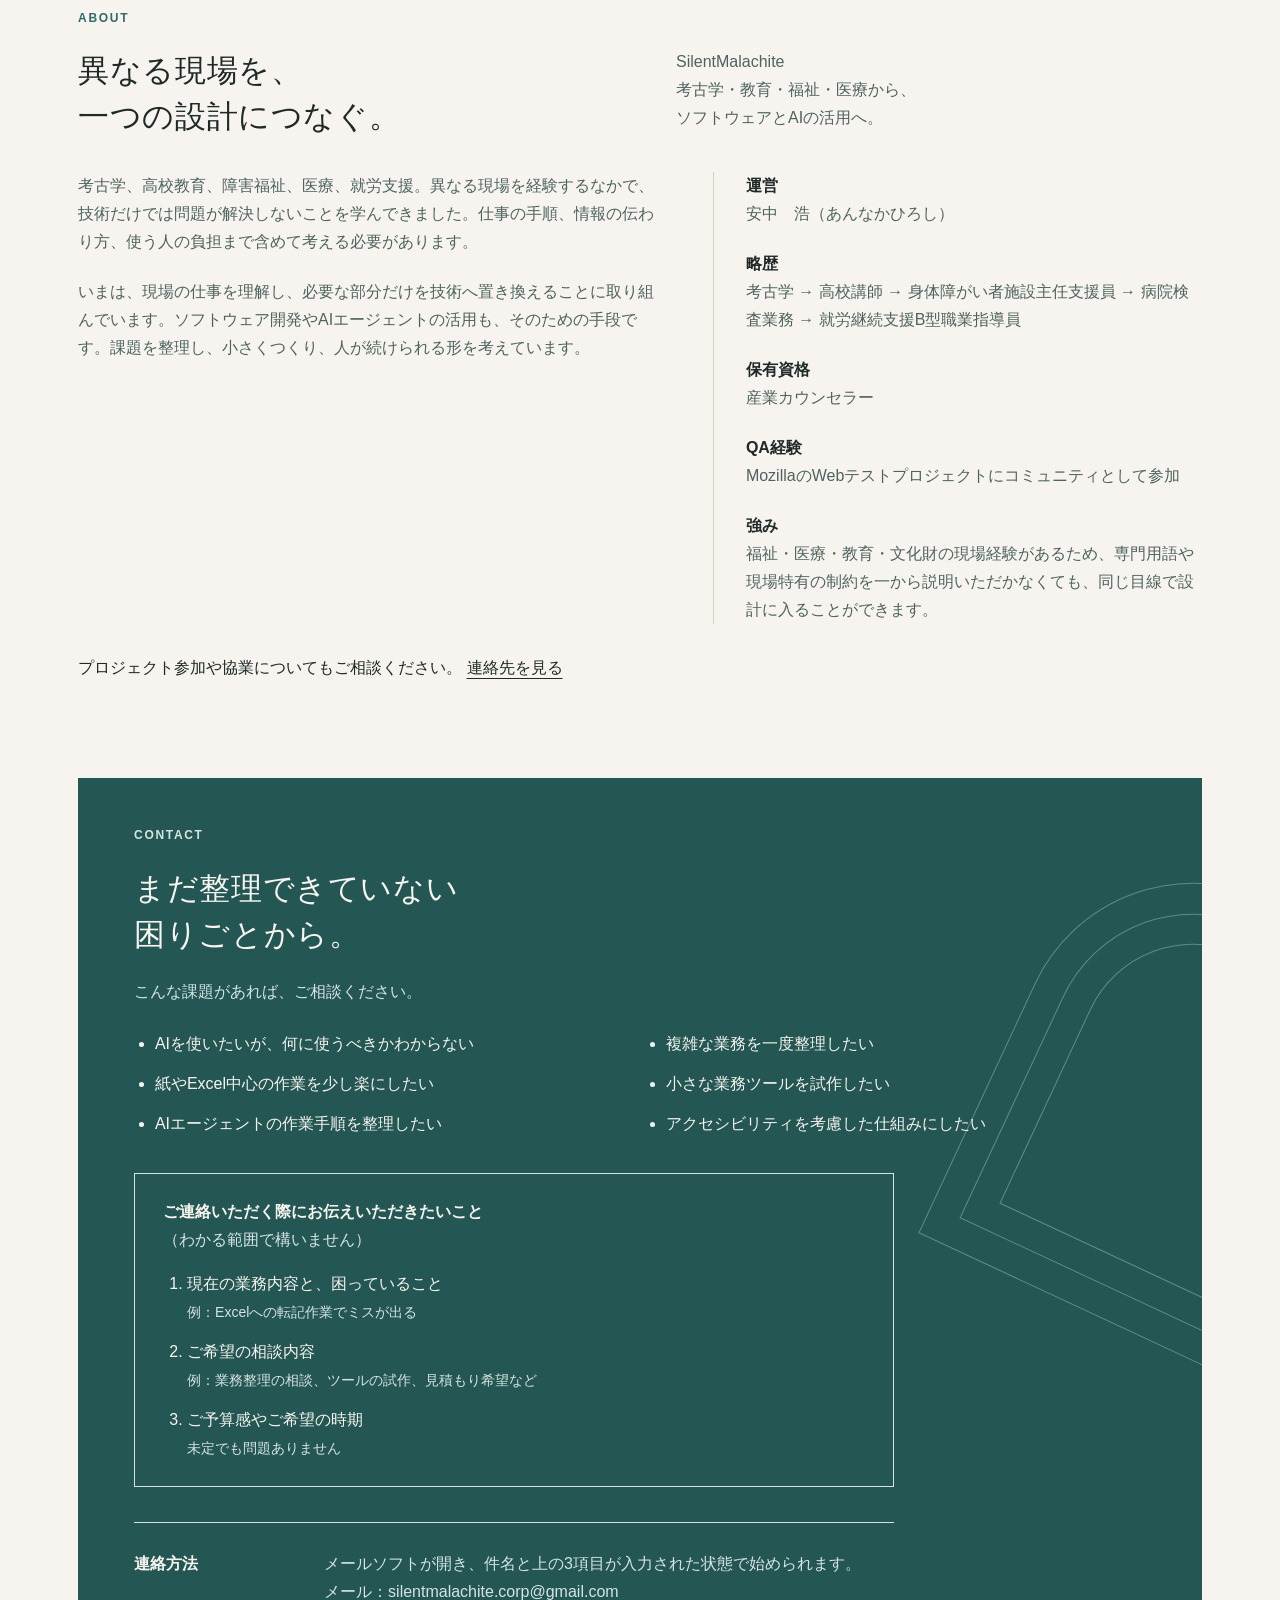
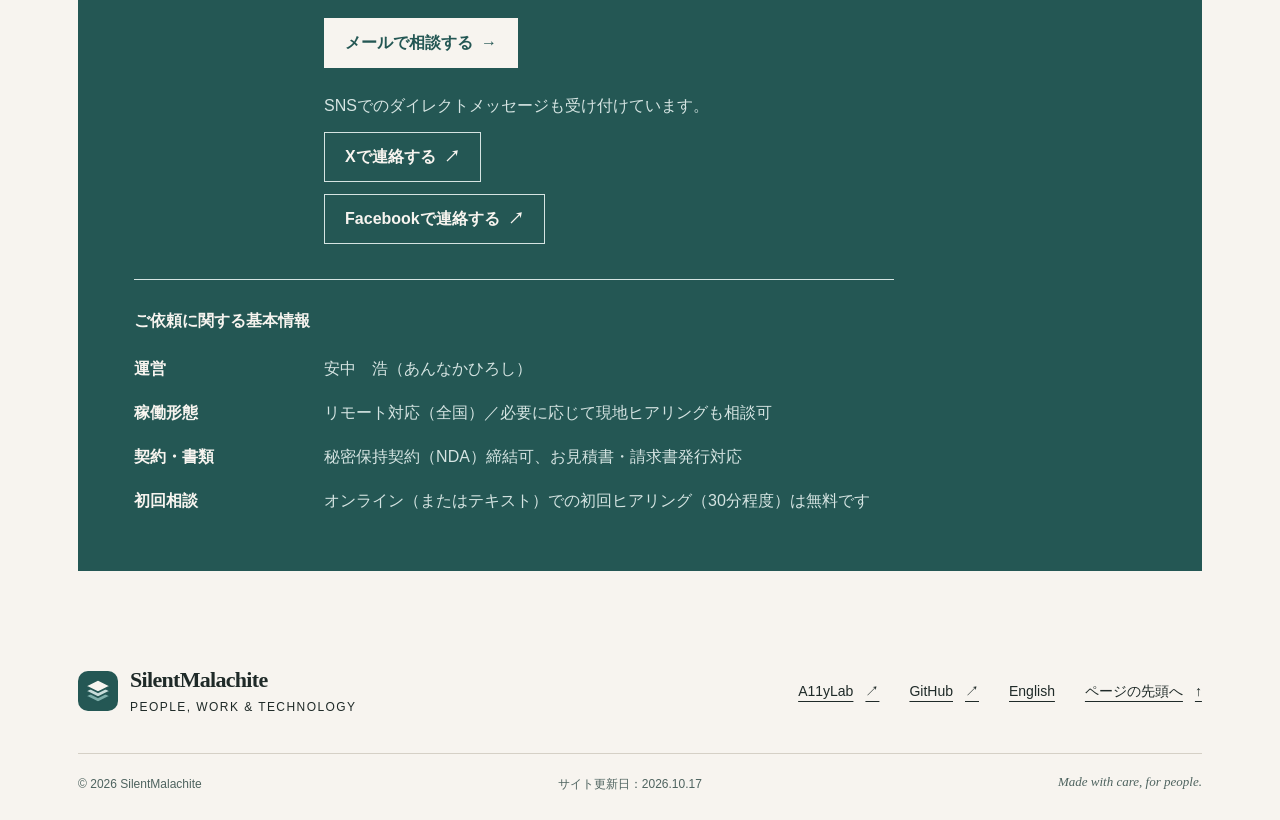
==== commit 70142a49: "feat: Change the contact email to silentmalachite.corp@gmail.com Co-Authored-By: Claude Opus 5.5 <no" ====
--- a/site/index.html
+++ b/site/index.html
@@ -308,9 +308,9 @@
         </div>
         <div class="recruiting-contact">
           <span class="contact-label">連絡方法</span>
-          <p>メールソフトが開き、件名と上の3項目が入力された状態で始められます。<br>メール：daydream_garden@<wbr>yahoo.co.jp</p>
+          <p>メールソフトが開き、件名と上の3項目が入力された状態で始められます。<br>メール：silentmalachite.corp@<wbr>gmail.com</p>
           <!-- TODO: フォームURL作成後にhrefを差し替え -->
-          <a class="contact-mail" href="mailto:daydream_garden@yahoo.co.jp?subject=業務整理・開発に関するご相談&amp;body=1.%20現在のお困りごと：%0D%0A2.%20ご希望の相談内容：%0D%0A3.%20ご予算・時期の目安：%0D%0A">メールで相談する <span aria-hidden="true">→</span></a>
+          <a class="contact-mail" href="mailto:silentmalachite.corp@gmail.com?subject=業務整理・開発に関するご相談&amp;body=1.%20現在のお困りごと：%0D%0A2.%20ご希望の相談内容：%0D%0A3.%20ご予算・時期の目安：%0D%0A">メールで相談する <span aria-hidden="true">→</span></a>
           <p class="contact-sns">SNSでのダイレクトメッセージも受け付けています。</p>
           <a href="https://x.com/h_mosa">Xで連絡する <span aria-hidden="true">↗</span></a>
           <a href="https://www.facebook.com/annaka.hiroshi">Facebookで連絡する <span aria-hidden="true">↗</span></a>
